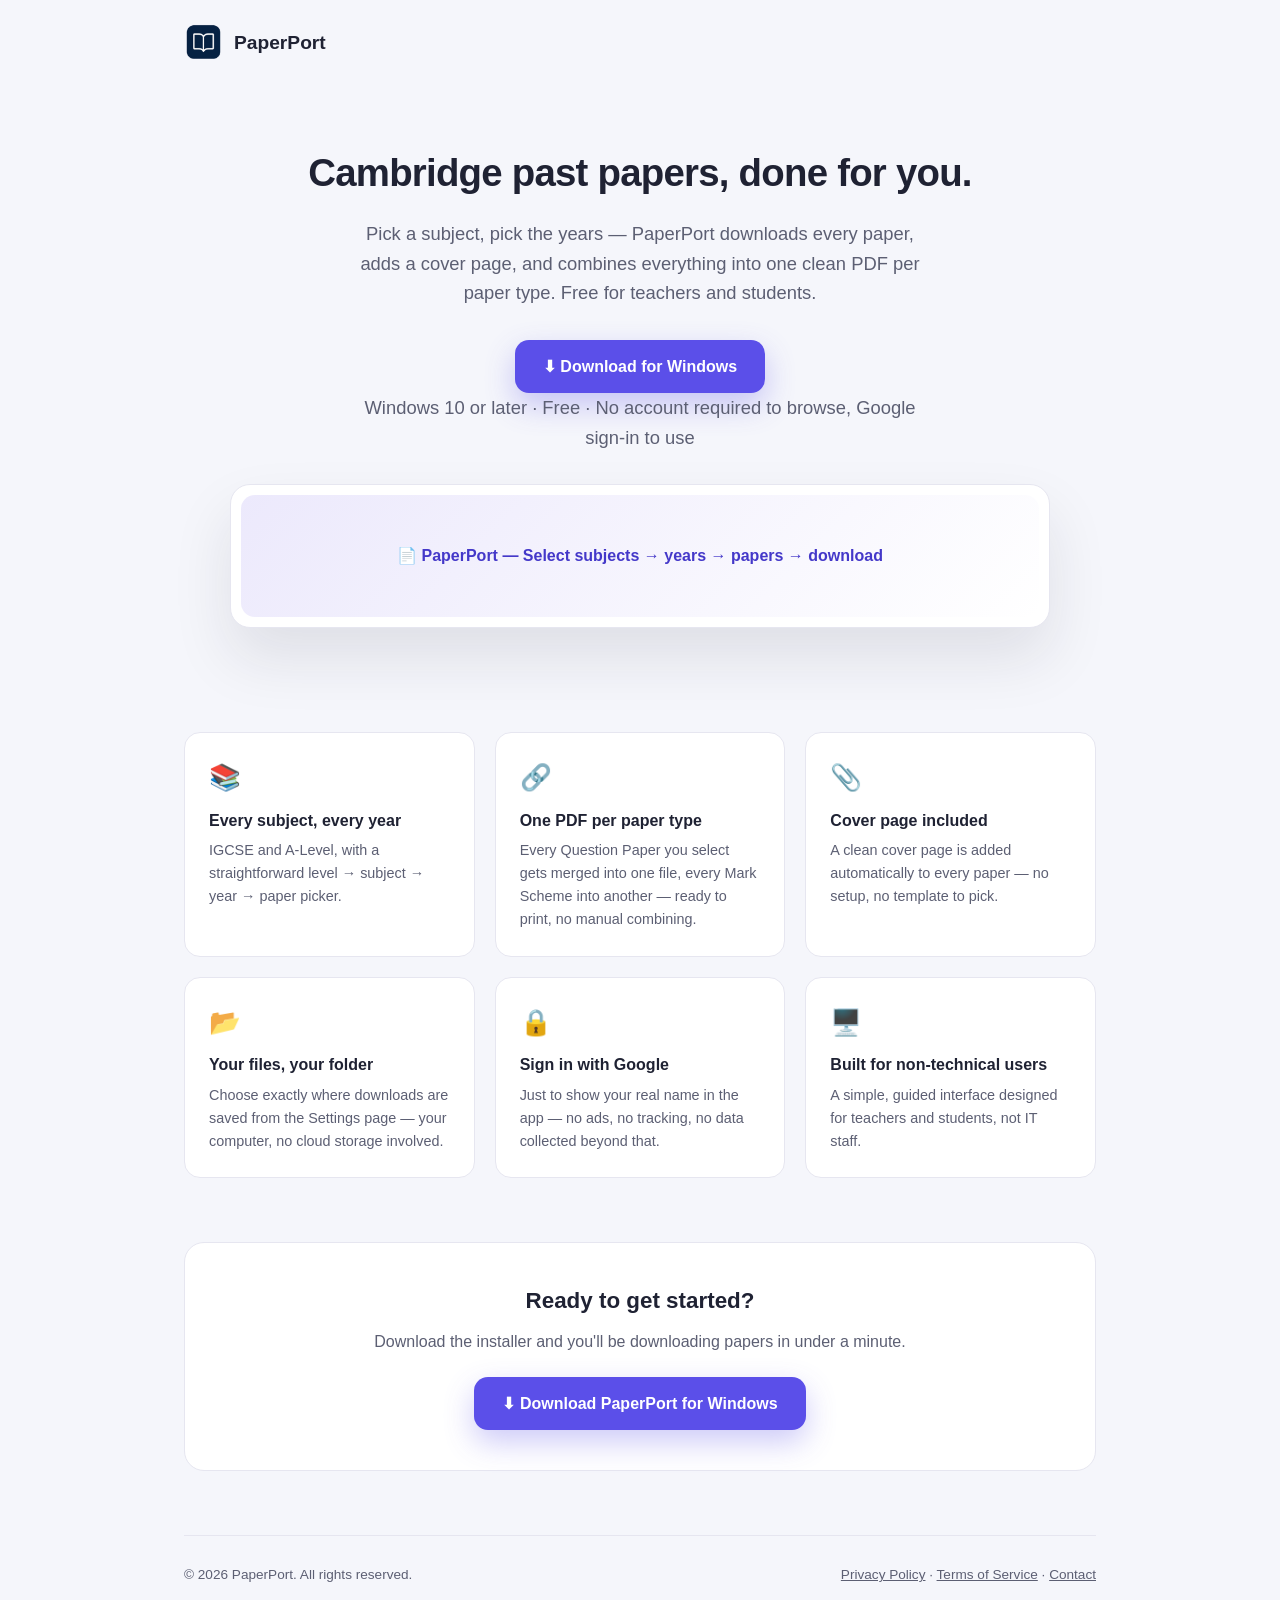
==== index.html @ 4df5bad0 "Initial PaperPort landing/download page, Privacy Policy, Terms of Service Co-Authored-By: Claude Son" ====
<!doctype html>
<html lang="en">
<head>
<meta charset="utf-8">
<meta name="viewport" content="width=device-width,initial-scale=1">
<title>PaperPort — Cambridge Past Papers, Done For You</title>
<meta name="description" content="PaperPort downloads, brands, and combines Cambridge (CAIE) past exam papers into one printable PDF per paper type.">
<link rel="icon" href="icon.png">
<style>
  :root{
    --primary:#5b4fe9; --primary-dark:#4438c9; --primary-soft:#ece9fc;
    --ink:#1f2233; --muted:#5c5f73; --bg:#f5f6fb; --surface:#ffffff; --border:#e6e6f0;
  }
  *{box-sizing:border-box}
  body{
    margin:0; background:var(--bg); color:var(--ink);
    font-family:-apple-system,BlinkMacSystemFont,"Segoe UI",Roboto,sans-serif;
    line-height:1.6;
  }
  a{color:var(--primary-dark)}
  .wrap{max-width:960px; margin:0 auto; padding:0 24px}

  header.top{padding:24px 0}
  .brand{display:flex; align-items:center; gap:12px}
  .brand img{width:38px; height:38px; border-radius:10px}
  .brand strong{font-size:1.2rem}

  .hero{padding:56px 0 40px; text-align:center}
  .hero h1{font-size:2.4rem; margin:0 0 16px; letter-spacing:-.02em}
  .hero p{font-size:1.15rem; color:var(--muted); max-width:560px; margin:0 auto 32px}
  .btn{
    display:inline-flex; align-items:center; gap:10px; padding:14px 28px; border-radius:14px;
    font-weight:700; font-size:1rem; text-decoration:none; transition:transform .15s, box-shadow .15s;
  }
  .btn-primary{background:var(--primary); color:#fff; box-shadow:0 12px 30px rgba(91,79,233,.3)}
  .btn-primary:hover{background:var(--primary-dark); transform:translateY(-1px)}
  .req{color:var(--muted); font-size:.82rem; margin-top:14px}

  .shot{
    margin:8px auto 0; max-width:820px; border-radius:20px; border:1px solid var(--border);
    background:var(--surface); box-shadow:0 30px 60px rgba(31,34,51,.1); padding:10px;
  }
  .shot-inner{
    border-radius:14px; background:linear-gradient(135deg,var(--primary-soft),#fff);
    padding:48px; text-align:center; color:var(--primary-dark); font-weight:700;
  }

  .features{padding:64px 0; display:grid; grid-template-columns:repeat(3,1fr); gap:20px}
  .feature{background:var(--surface); border:1px solid var(--border); border-radius:16px; padding:24px}
  .feature .icon{font-size:1.6rem; margin-bottom:10px}
  .feature h3{margin:0 0 6px; font-size:1rem}
  .feature p{margin:0; color:var(--muted); font-size:.9rem}

  .cta{
    background:var(--surface); border:1px solid var(--border); border-radius:20px;
    padding:40px; text-align:center; margin-bottom:64px;
  }
  .cta h2{margin:0 0 10px; font-size:1.4rem}
  .cta p{color:var(--muted); margin:0 0 22px}

  footer{border-top:1px solid var(--border); padding:28px 0 48px; color:var(--muted); font-size:.85rem}
  footer .row{display:flex; flex-wrap:wrap; gap:8px 20px; align-items:center; justify-content:space-between}
  footer a{color:var(--muted)}
  footer a:hover{color:var(--primary-dark)}

  @media(max-width:720px){
    .features{grid-template-columns:1fr}
    .hero h1{font-size:1.9rem}
  }
</style>
</head>
<body>
<div class="wrap">
  <header class="top">
    <div class="brand"><img src="icon.png" alt=""><strong>PaperPort</strong></div>
  </header>

  <section class="hero">
    <h1>Cambridge past papers, done for you.</h1>
    <p>Pick a subject, pick the years — PaperPort downloads every paper, adds a cover
    page, and combines everything into one clean PDF per paper type. Free for teachers
    and students.</p>
    <div>
      <a class="btn btn-primary" href="https://github.com/Fe4nando/paperport-site/releases/latest/download/PaperPortSetup.exe">
        ⬇ Download for Windows
      </a>
    </div>
    <p class="req">Windows 10 or later · Free · No account required to browse, Google sign-in to use</p>

    <div class="shot">
      <div class="shot-inner">📄 PaperPort — Select subjects → years → papers → download</div>
    </div>
  </section>

  <section class="features">
    <div class="feature">
      <div class="icon">📚</div>
      <h3>Every subject, every year</h3>
      <p>IGCSE and A-Level, with a straightforward level → subject → year → paper picker.</p>
    </div>
    <div class="feature">
      <div class="icon">🔗</div>
      <h3>One PDF per paper type</h3>
      <p>Every Question Paper you select gets merged into one file, every Mark Scheme into
      another — ready to print, no manual combining.</p>
    </div>
    <div class="feature">
      <div class="icon">📎</div>
      <h3>Cover page included</h3>
      <p>A clean cover page is added automatically to every paper — no setup, no template
      to pick.</p>
    </div>
    <div class="feature">
      <div class="icon">📂</div>
      <h3>Your files, your folder</h3>
      <p>Choose exactly where downloads are saved from the Settings page — your computer,
      no cloud storage involved.</p>
    </div>
    <div class="feature">
      <div class="icon">🔒</div>
      <h3>Sign in with Google</h3>
      <p>Just to show your real name in the app — no ads, no tracking, no data collected
      beyond that.</p>
    </div>
    <div class="feature">
      <div class="icon">🖥️</div>
      <h3>Built for non-technical users</h3>
      <p>A simple, guided interface designed for teachers and students, not IT staff.</p>
    </div>
  </section>

  <section class="cta">
    <h2>Ready to get started?</h2>
    <p>Download the installer and you'll be downloading papers in under a minute.</p>
    <a class="btn btn-primary" href="https://github.com/Fe4nando/paperport-site/releases/latest/download/PaperPortSetup.exe">
      ⬇ Download PaperPort for Windows
    </a>
  </section>

  <footer>
    <div class="row">
      <span>© 2026 PaperPort. All rights reserved.</span>
      <span>
        <a href="privacy.html">Privacy Policy</a> ·
        <a href="terms.html">Terms of Service</a> ·
        <a href="mailto:adminpaperport@gmail.com">Contact</a>
      </span>
    </div>
  </footer>
</div>
</body>
</html>
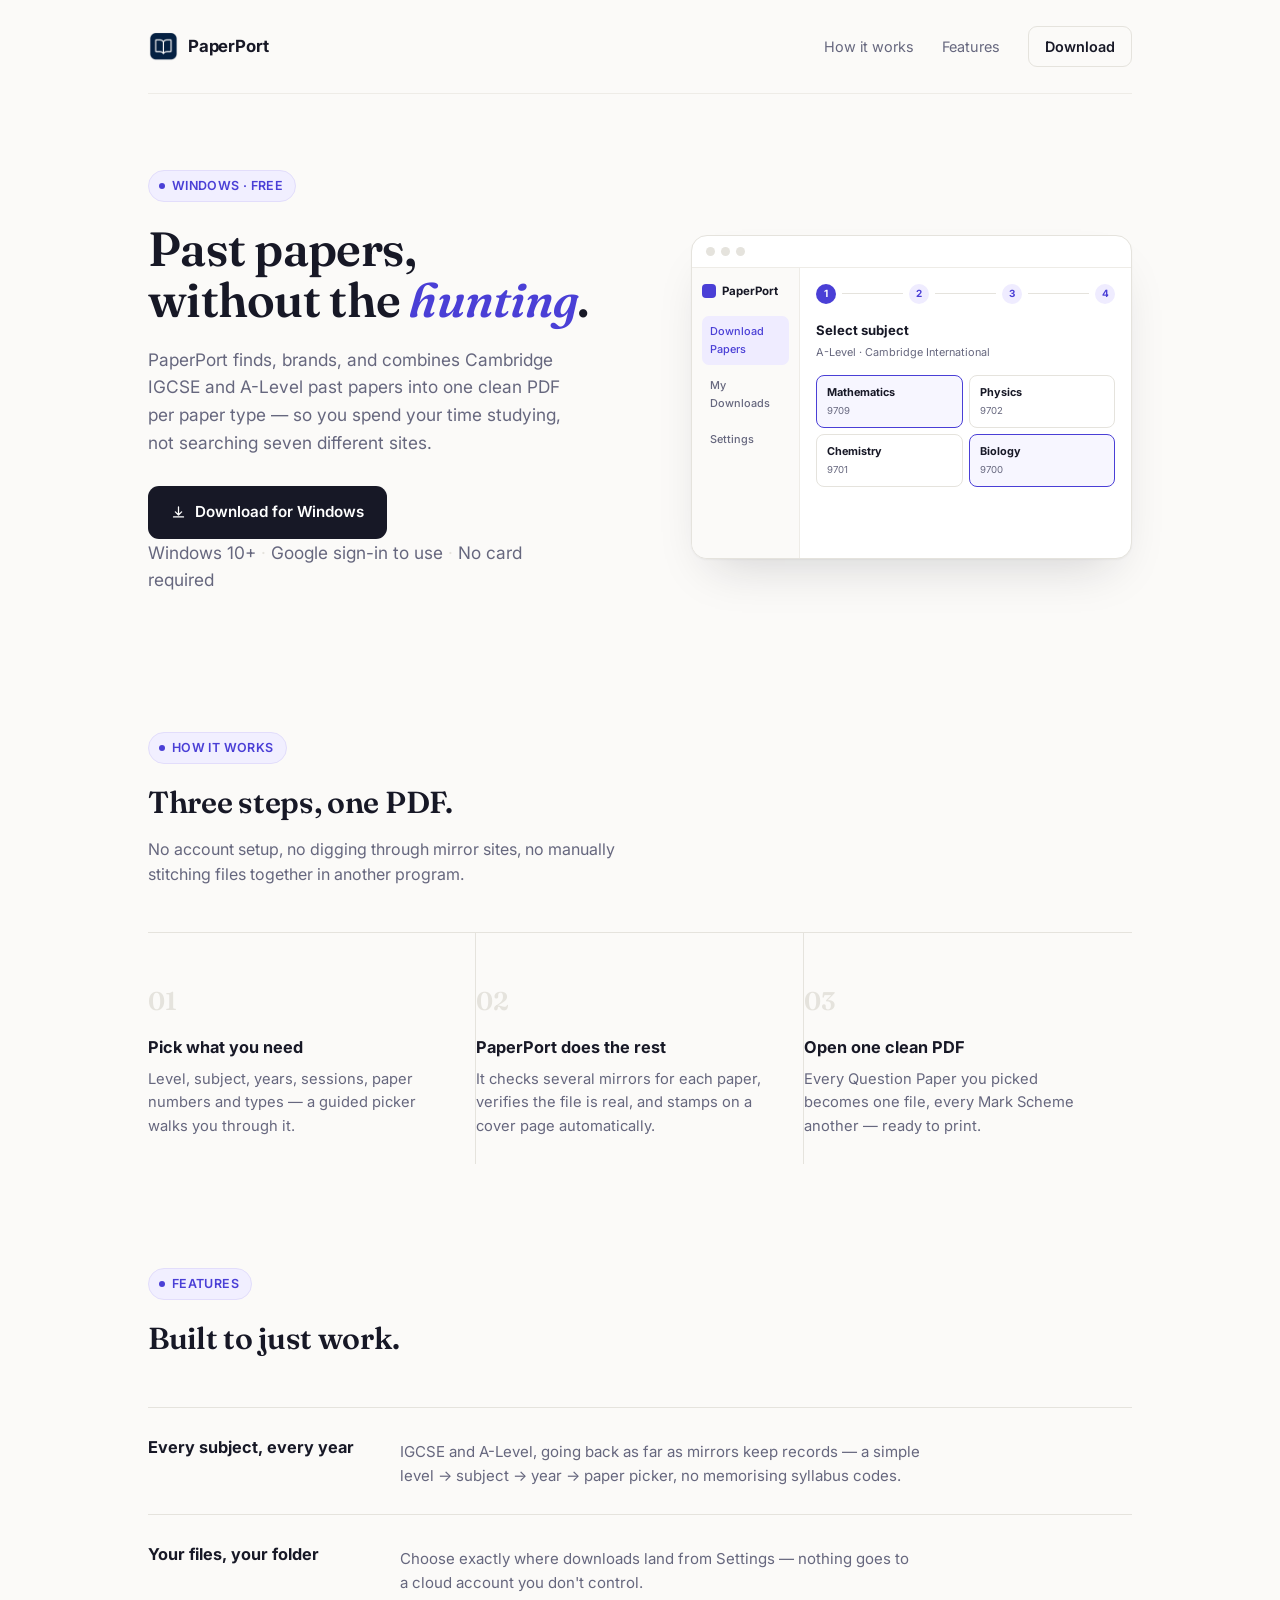
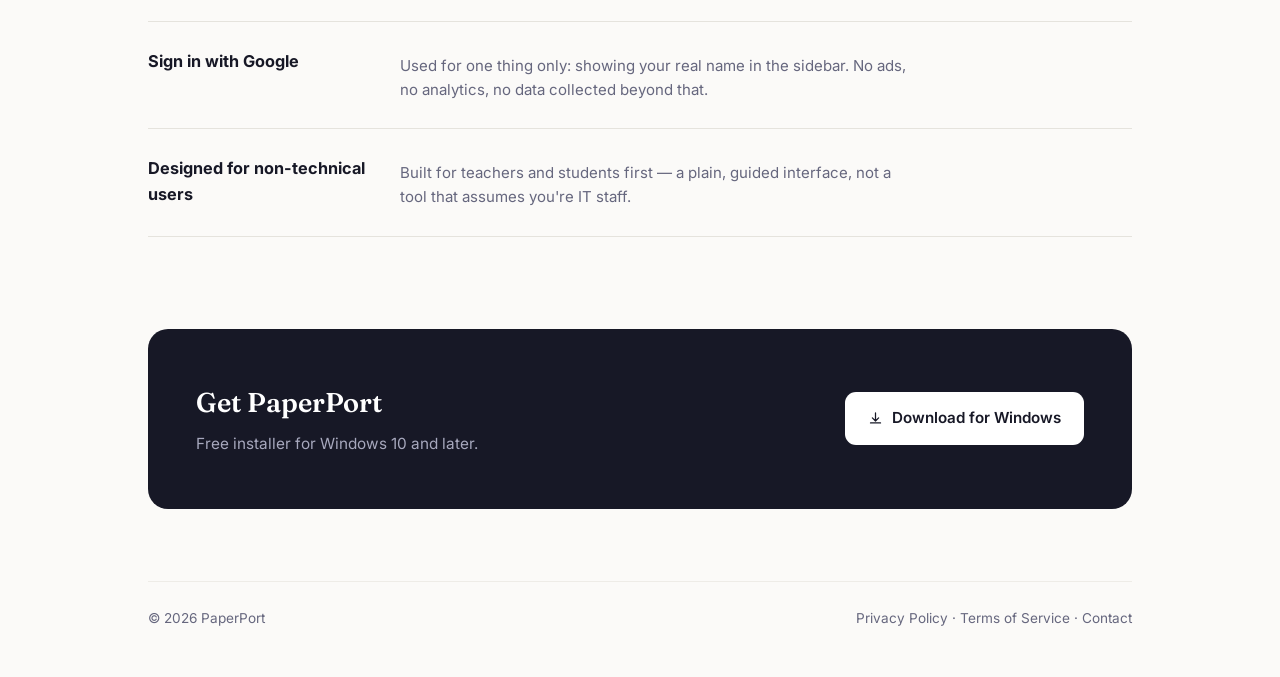
==== commit b6e053e3: "Redesign: editorial serif/sans pairing, real app mockup instead of placeholder, drop generic icon-gr" ====
--- a/index.html
+++ b/index.html
@@ -6,140 +6,284 @@
 <title>PaperPort — Cambridge Past Papers, Done For You</title>
 <meta name="description" content="PaperPort downloads, brands, and combines Cambridge (CAIE) past exam papers into one printable PDF per paper type.">
 <link rel="icon" href="icon.png">
+<link rel="preconnect" href="https://fonts.googleapis.com">
+<link rel="preconnect" href="https://fonts.gstatic.com" crossorigin>
+<link href="https://fonts.googleapis.com/css2?family=Fraunces:opsz,wght@9..144,500;9..144,600&family=Inter:wght@400;500;600;700&display=swap" rel="stylesheet">
 <style>
   :root{
-    --primary:#5b4fe9; --primary-dark:#4438c9; --primary-soft:#ece9fc;
-    --ink:#1f2233; --muted:#5c5f73; --bg:#f5f6fb; --surface:#ffffff; --border:#e6e6f0;
+    --primary:#4a3fd6; --primary-dark:#372fa8; --ink:#171826; --muted:#66677e;
+    --bg:#fbfaf8; --surface:#ffffff; --line:#e5e3dd; --line-soft:#eeece7;
+    --accent-paper:#fff9ec; --accent-paper-line:#e9dfc2;
   }
   *{box-sizing:border-box}
+  html{scroll-behavior:smooth}
   body{
     margin:0; background:var(--bg); color:var(--ink);
-    font-family:-apple-system,BlinkMacSystemFont,"Segoe UI",Roboto,sans-serif;
-    line-height:1.6;
-  }
-  a{color:var(--primary-dark)}
-  .wrap{max-width:960px; margin:0 auto; padding:0 24px}
-
-  header.top{padding:24px 0}
-  .brand{display:flex; align-items:center; gap:12px}
-  .brand img{width:38px; height:38px; border-radius:10px}
-  .brand strong{font-size:1.2rem}
-
-  .hero{padding:56px 0 40px; text-align:center}
-  .hero h1{font-size:2.4rem; margin:0 0 16px; letter-spacing:-.02em}
-  .hero p{font-size:1.15rem; color:var(--muted); max-width:560px; margin:0 auto 32px}
+    font-family:'Inter',-apple-system,BlinkMacSystemFont,"Segoe UI",Roboto,sans-serif;
+    line-height:1.6; -webkit-font-smoothing:antialiased;
+  }
+  h1,h2,.serif{font-family:'Fraunces',Georgia,serif}
+  a{color:var(--primary)}
+  .wrap{max-width:1040px; margin:0 auto; padding:0 28px}
+
+  /* ---------- header ---------- */
+  header.top{
+    display:flex; align-items:center; justify-content:space-between;
+    padding:26px 0; border-bottom:1px solid var(--line-soft);
+  }
+  .brand{display:flex; align-items:center; gap:10px; text-decoration:none; color:var(--ink)}
+  .brand img{width:30px; height:30px; border-radius:8px}
+  .brand strong{font-size:1.05rem; letter-spacing:-.01em}
+  nav.top-links{display:flex; align-items:center; gap:28px; font-size:.9rem}
+  nav.top-links a{color:var(--muted); text-decoration:none}
+  nav.top-links a:hover{color:var(--ink)}
+  .nav-cta{
+    color:var(--ink) !important; border:1px solid var(--line); border-radius:9px;
+    padding:8px 16px; font-weight:600;
+  }
+  .nav-cta:hover{border-color:var(--primary); color:var(--primary) !important}
+
+  /* ---------- hero ---------- */
+  .hero{
+    display:grid; grid-template-columns:1.05fr .95fr; gap:56px; align-items:center;
+    padding:76px 0 88px;
+  }
+  .kicker{
+    display:inline-flex; align-items:center; gap:7px; font-size:.78rem; font-weight:600;
+    letter-spacing:.03em; text-transform:uppercase; color:var(--primary);
+    background:#f1efff; border:1px solid #e2ddfb; padding:5px 12px 5px 10px; border-radius:99px;
+    margin-bottom:22px;
+  }
+  .kicker span{width:6px; height:6px; border-radius:50%; background:var(--primary); display:inline-block}
+  .hero h1{
+    font-size:3rem; font-weight:600; line-height:1.06; letter-spacing:-.015em; margin:0 0 20px;
+  }
+  .hero h1 em{font-style:italic; color:var(--primary)}
+  .hero p{font-size:1.08rem; color:var(--muted); max-width:440px; margin:0 0 30px}
+  .hero-actions{display:flex; align-items:center; gap:18px; flex-wrap:wrap}
   .btn{
-    display:inline-flex; align-items:center; gap:10px; padding:14px 28px; border-radius:14px;
-    font-weight:700; font-size:1rem; text-decoration:none; transition:transform .15s, box-shadow .15s;
-  }
-  .btn-primary{background:var(--primary); color:#fff; box-shadow:0 12px 30px rgba(91,79,233,.3)}
-  .btn-primary:hover{background:var(--primary-dark); transform:translateY(-1px)}
-  .req{color:var(--muted); font-size:.82rem; margin-top:14px}
-
-  .shot{
-    margin:8px auto 0; max-width:820px; border-radius:20px; border:1px solid var(--border);
-    background:var(--surface); box-shadow:0 30px 60px rgba(31,34,51,.1); padding:10px;
-  }
-  .shot-inner{
-    border-radius:14px; background:linear-gradient(135deg,var(--primary-soft),#fff);
-    padding:48px; text-align:center; color:var(--primary-dark); font-weight:700;
-  }
-
-  .features{padding:64px 0; display:grid; grid-template-columns:repeat(3,1fr); gap:20px}
-  .feature{background:var(--surface); border:1px solid var(--border); border-radius:16px; padding:24px}
-  .feature .icon{font-size:1.6rem; margin-bottom:10px}
-  .feature h3{margin:0 0 6px; font-size:1rem}
-  .feature p{margin:0; color:var(--muted); font-size:.9rem}
-
+    display:inline-flex; align-items:center; gap:9px; padding:13px 22px; border-radius:11px;
+    font-weight:600; font-size:.95rem; text-decoration:none; border:1px solid transparent;
+  }
+  .btn-primary{background:var(--ink); color:#fff}
+  .btn-primary:hover{background:#000}
+  .btn svg{flex:none}
+  .fine{color:var(--muted); font-size:.82rem; margin:22px 0 0}
+  .fine .dot{color:var(--line)}
+
+  /* ---------- mockup ---------- */
+  .mock{
+    background:var(--surface); border:1px solid var(--line); border-radius:16px;
+    box-shadow:0 1px 2px rgba(23,24,38,.04), 0 24px 48px -20px rgba(23,24,38,.18);
+    overflow:hidden;
+  }
+  .mock-bar{
+    display:flex; align-items:center; gap:6px; padding:11px 14px; border-bottom:1px solid var(--line-soft);
+  }
+  .mock-bar i{width:9px; height:9px; border-radius:50%; background:var(--line)}
+  .mock-body{display:grid; grid-template-columns:108px 1fr; min-height:290px; font-size:.68rem}
+  .mock-side{background:#fbfaf8; border-right:1px solid var(--line-soft); padding:14px 10px}
+  .mock-brand{display:flex; align-items:center; gap:6px; margin-bottom:16px; font-weight:700; font-size:.72rem}
+  .mock-brand i{width:14px; height:14px; border-radius:4px; background:var(--primary)}
+  .mock-nav-item{
+    padding:7px 8px; border-radius:7px; margin-bottom:5px; color:var(--muted); font-weight:500;
+  }
+  .mock-nav-item.on{background:#efecff; color:var(--primary)}
+  .mock-main{padding:16px}
+  .mock-steps{display:flex; align-items:center; gap:6px; margin-bottom:16px}
+  .mock-step{
+    width:20px; height:20px; border-radius:50%; display:flex; align-items:center; justify-content:center;
+    font-weight:700; font-size:.62rem; background:#efecff; color:var(--primary);
+  }
+  .mock-step.done{background:var(--primary); color:#fff}
+  .mock-step-line{flex:1; height:1px; background:var(--line)}
+  .mock-h{font-weight:700; font-size:.82rem; margin-bottom:3px}
+  .mock-sub{color:var(--muted); margin-bottom:14px}
+  .mock-chips{display:flex; flex-wrap:wrap; gap:6px}
+  .mock-chip{
+    border:1px solid var(--line); border-radius:8px; padding:8px 10px; width:calc(50% - 3px);
+  }
+  .mock-chip.sel{border-color:var(--primary); background:#f7f6ff}
+  .mock-chip b{display:block; font-size:.68rem}
+  .mock-chip span{color:var(--muted); font-size:.6rem}
+
+  /* ---------- how it works ---------- */
+  .section{padding:20px 0 84px}
+  .section-head{max-width:520px; margin:0 0 44px}
+  .section-head .kicker{margin-bottom:14px}
+  .section-head h2{font-size:1.9rem; font-weight:600; margin:0 0 10px; letter-spacing:-.01em}
+  .section-head p{color:var(--muted); margin:0; font-size:1rem}
+
+  .steps{display:grid; grid-template-columns:repeat(3,1fr); gap:0; border-top:1px solid var(--line)}
+  .step{padding:26px 26px 26px 0; border-right:1px solid var(--line)}
+  .step:last-child{border-right:none}
+  .step-num{font-family:'Fraunces',serif; font-size:1.6rem; color:var(--line); font-weight:600; margin:22px 0 12px}
+  .step h3{margin:0 0 8px; font-size:1.02rem}
+  .step p{margin:0; color:var(--muted); font-size:.92rem}
+
+  /* ---------- feature list ---------- */
+  .list{border-top:1px solid var(--line)}
+  .row{
+    display:grid; grid-template-columns:220px 1fr; gap:32px; padding:26px 0;
+    border-bottom:1px solid var(--line);
+  }
+  .row h3{margin:0; font-size:1.02rem}
+  .row p{margin:6px 0 0; color:var(--muted); font-size:.94rem; max-width:520px}
+
+  /* ---------- final cta ---------- */
   .cta{
-    background:var(--surface); border:1px solid var(--border); border-radius:20px;
-    padding:40px; text-align:center; margin-bottom:64px;
-  }
-  .cta h2{margin:0 0 10px; font-size:1.4rem}
-  .cta p{color:var(--muted); margin:0 0 22px}
-
-  footer{border-top:1px solid var(--border); padding:28px 0 48px; color:var(--muted); font-size:.85rem}
-  footer .row{display:flex; flex-wrap:wrap; gap:8px 20px; align-items:center; justify-content:space-between}
-  footer a{color:var(--muted)}
-  footer a:hover{color:var(--primary-dark)}
-
-  @media(max-width:720px){
-    .features{grid-template-columns:1fr}
-    .hero h1{font-size:1.9rem}
+    background:var(--ink); border-radius:20px; padding:52px 48px; margin:8px 0 72px;
+    display:flex; align-items:center; justify-content:space-between; gap:24px; flex-wrap:wrap;
+  }
+  .cta h2{color:#fff; font-size:1.7rem; margin:0 0 8px; font-weight:600}
+  .cta p{color:#a7a8bd; margin:0; font-size:.96rem}
+  .cta .btn-primary{background:#fff; color:var(--ink)}
+  .cta .btn-primary:hover{background:#f1f1f5}
+
+  footer{border-top:1px solid var(--line-soft); padding:26px 0 48px; color:var(--muted); font-size:.85rem}
+  footer .row2{display:flex; flex-wrap:wrap; gap:8px 22px; align-items:center; justify-content:space-between}
+  footer a{color:var(--muted); text-decoration:none}
+  footer a:hover{color:var(--primary)}
+
+  @media(max-width:820px){
+    .hero{grid-template-columns:1fr; padding:44px 0 56px}
+    .hero h1{font-size:2.3rem}
+    .steps{grid-template-columns:1fr}
+    .step{border-right:none; border-bottom:1px solid var(--line); padding:22px 0}
+    .row{grid-template-columns:1fr; gap:8px}
+    nav.top-links{gap:16px}
+    .cta{padding:36px 26px; text-align:center; justify-content:center}
   }
 </style>
 </head>
 <body>
 <div class="wrap">
   <header class="top">
-    <div class="brand"><img src="icon.png" alt=""><strong>PaperPort</strong></div>
+    <a class="brand" href="index.html"><img src="icon.png" alt=""><strong>PaperPort</strong></a>
+    <nav class="top-links">
+      <a href="#how">How it works</a>
+      <a href="#features">Features</a>
+      <a class="nav-cta" href="https://github.com/Fe4nando/PaperPort-Site/releases/latest/download/PaperPortSetup.exe">Download</a>
+    </nav>
   </header>
 
   <section class="hero">
-    <h1>Cambridge past papers, done for you.</h1>
-    <p>Pick a subject, pick the years — PaperPort downloads every paper, adds a cover
-    page, and combines everything into one clean PDF per paper type. Free for teachers
-    and students.</p>
     <div>
-      <a class="btn btn-primary" href="https://github.com/Fe4nando/paperport-site/releases/latest/download/PaperPortSetup.exe">
-        ⬇ Download for Windows
-      </a>
-    </div>
-    <p class="req">Windows 10 or later · Free · No account required to browse, Google sign-in to use</p>
-
-    <div class="shot">
-      <div class="shot-inner">📄 PaperPort — Select subjects → years → papers → download</div>
-    </div>
-  </section>
-
-  <section class="features">
-    <div class="feature">
-      <div class="icon">📚</div>
-      <h3>Every subject, every year</h3>
-      <p>IGCSE and A-Level, with a straightforward level → subject → year → paper picker.</p>
-    </div>
-    <div class="feature">
-      <div class="icon">🔗</div>
-      <h3>One PDF per paper type</h3>
-      <p>Every Question Paper you select gets merged into one file, every Mark Scheme into
-      another — ready to print, no manual combining.</p>
-    </div>
-    <div class="feature">
-      <div class="icon">📎</div>
-      <h3>Cover page included</h3>
-      <p>A clean cover page is added automatically to every paper — no setup, no template
-      to pick.</p>
-    </div>
-    <div class="feature">
-      <div class="icon">📂</div>
-      <h3>Your files, your folder</h3>
-      <p>Choose exactly where downloads are saved from the Settings page — your computer,
-      no cloud storage involved.</p>
-    </div>
-    <div class="feature">
-      <div class="icon">🔒</div>
-      <h3>Sign in with Google</h3>
-      <p>Just to show your real name in the app — no ads, no tracking, no data collected
-      beyond that.</p>
-    </div>
-    <div class="feature">
-      <div class="icon">🖥️</div>
-      <h3>Built for non-technical users</h3>
-      <p>A simple, guided interface designed for teachers and students, not IT staff.</p>
+      <div class="kicker"><span></span> Windows · Free</div>
+      <h1>Past papers,<br>without the <em>hunting</em>.</h1>
+      <p>PaperPort finds, brands, and combines Cambridge IGCSE and A-Level past papers
+      into one clean PDF per paper type — so you spend your time studying, not
+      searching seven different sites.</p>
+      <div class="hero-actions">
+        <a class="btn btn-primary" href="https://github.com/Fe4nando/PaperPort-Site/releases/latest/download/PaperPortSetup.exe">
+          <svg width="15" height="15" viewBox="0 0 24 24" fill="none"><path d="M12 3v13m0 0 5-5m-5 5-5-5" stroke="currentColor" stroke-width="2" stroke-linecap="round" stroke-linejoin="round"/><path d="M4 19h16" stroke="currentColor" stroke-width="2" stroke-linecap="round"/></svg>
+          Download for Windows
+        </a>
+      </div>
+      <p class="fine">Windows 10+ <span class="dot">·</span> Google sign-in to use <span class="dot">·</span> No card required</p>
+    </div>
+
+    <div class="mock">
+      <div class="mock-bar"><i></i><i></i><i></i></div>
+      <div class="mock-body">
+        <div class="mock-side">
+          <div class="mock-brand"><i></i>PaperPort</div>
+          <div class="mock-nav-item on">Download Papers</div>
+          <div class="mock-nav-item">My Downloads</div>
+          <div class="mock-nav-item">Settings</div>
+        </div>
+        <div class="mock-main">
+          <div class="mock-steps">
+            <div class="mock-step done">1</div><div class="mock-step-line"></div>
+            <div class="mock-step">2</div><div class="mock-step-line"></div>
+            <div class="mock-step">3</div><div class="mock-step-line"></div>
+            <div class="mock-step">4</div>
+          </div>
+          <div class="mock-h">Select subject</div>
+          <div class="mock-sub">A-Level · Cambridge International</div>
+          <div class="mock-chips">
+            <div class="mock-chip sel"><b>Mathematics</b><span>9709</span></div>
+            <div class="mock-chip"><b>Physics</b><span>9702</span></div>
+            <div class="mock-chip"><b>Chemistry</b><span>9701</span></div>
+            <div class="mock-chip sel"><b>Biology</b><span>9700</span></div>
+          </div>
+        </div>
+      </div>
+    </div>
+  </section>
+
+  <section class="section" id="how">
+    <div class="section-head">
+      <div class="kicker"><span></span> How it works</div>
+      <h2>Three steps, one PDF.</h2>
+      <p>No account setup, no digging through mirror sites, no manually stitching
+      files together in another program.</p>
+    </div>
+    <div class="steps">
+      <div class="step">
+        <div class="step-num">01</div>
+        <h3>Pick what you need</h3>
+        <p>Level, subject, years, sessions, paper numbers and types — a guided picker
+        walks you through it.</p>
+      </div>
+      <div class="step">
+        <div class="step-num">02</div>
+        <h3>PaperPort does the rest</h3>
+        <p>It checks several mirrors for each paper, verifies the file is real, and
+        stamps on a cover page automatically.</p>
+      </div>
+      <div class="step">
+        <div class="step-num">03</div>
+        <h3>Open one clean PDF</h3>
+        <p>Every Question Paper you picked becomes one file, every Mark Scheme
+        another — ready to print.</p>
+      </div>
+    </div>
+  </section>
+
+  <section class="section" id="features">
+    <div class="section-head">
+      <div class="kicker"><span></span> Features</div>
+      <h2>Built to just work.</h2>
+    </div>
+    <div class="list">
+      <div class="row">
+        <h3>Every subject, every year</h3>
+        <p>IGCSE and A-Level, going back as far as mirrors keep records — a simple
+        level → subject → year → paper picker, no memorising syllabus codes.</p>
+      </div>
+      <div class="row">
+        <h3>Your files, your folder</h3>
+        <p>Choose exactly where downloads land from Settings — nothing goes to a
+        cloud account you don't control.</p>
+      </div>
+      <div class="row">
+        <h3>Sign in with Google</h3>
+        <p>Used for one thing only: showing your real name in the sidebar. No ads,
+        no analytics, no data collected beyond that.</p>
+      </div>
+      <div class="row">
+        <h3>Designed for non-technical users</h3>
+        <p>Built for teachers and students first — a plain, guided interface, not a
+        tool that assumes you're IT staff.</p>
+      </div>
     </div>
   </section>
 
   <section class="cta">
-    <h2>Ready to get started?</h2>
-    <p>Download the installer and you'll be downloading papers in under a minute.</p>
-    <a class="btn btn-primary" href="https://github.com/Fe4nando/paperport-site/releases/latest/download/PaperPortSetup.exe">
-      ⬇ Download PaperPort for Windows
+    <div>
+      <h2>Get PaperPort</h2>
+      <p>Free installer for Windows 10 and later.</p>
+    </div>
+    <a class="btn btn-primary" href="https://github.com/Fe4nando/PaperPort-Site/releases/latest/download/PaperPortSetup.exe">
+      <svg width="15" height="15" viewBox="0 0 24 24" fill="none"><path d="M12 3v13m0 0 5-5m-5 5-5-5" stroke="currentColor" stroke-width="2" stroke-linecap="round" stroke-linejoin="round"/><path d="M4 19h16" stroke="currentColor" stroke-width="2" stroke-linecap="round"/></svg>
+      Download for Windows
     </a>
   </section>
 
   <footer>
-    <div class="row">
-      <span>© 2026 PaperPort. All rights reserved.</span>
+    <div class="row2">
+      <span>© 2026 PaperPort</span>
       <span>
         <a href="privacy.html">Privacy Policy</a> ·
         <a href="terms.html">Terms of Service</a> ·
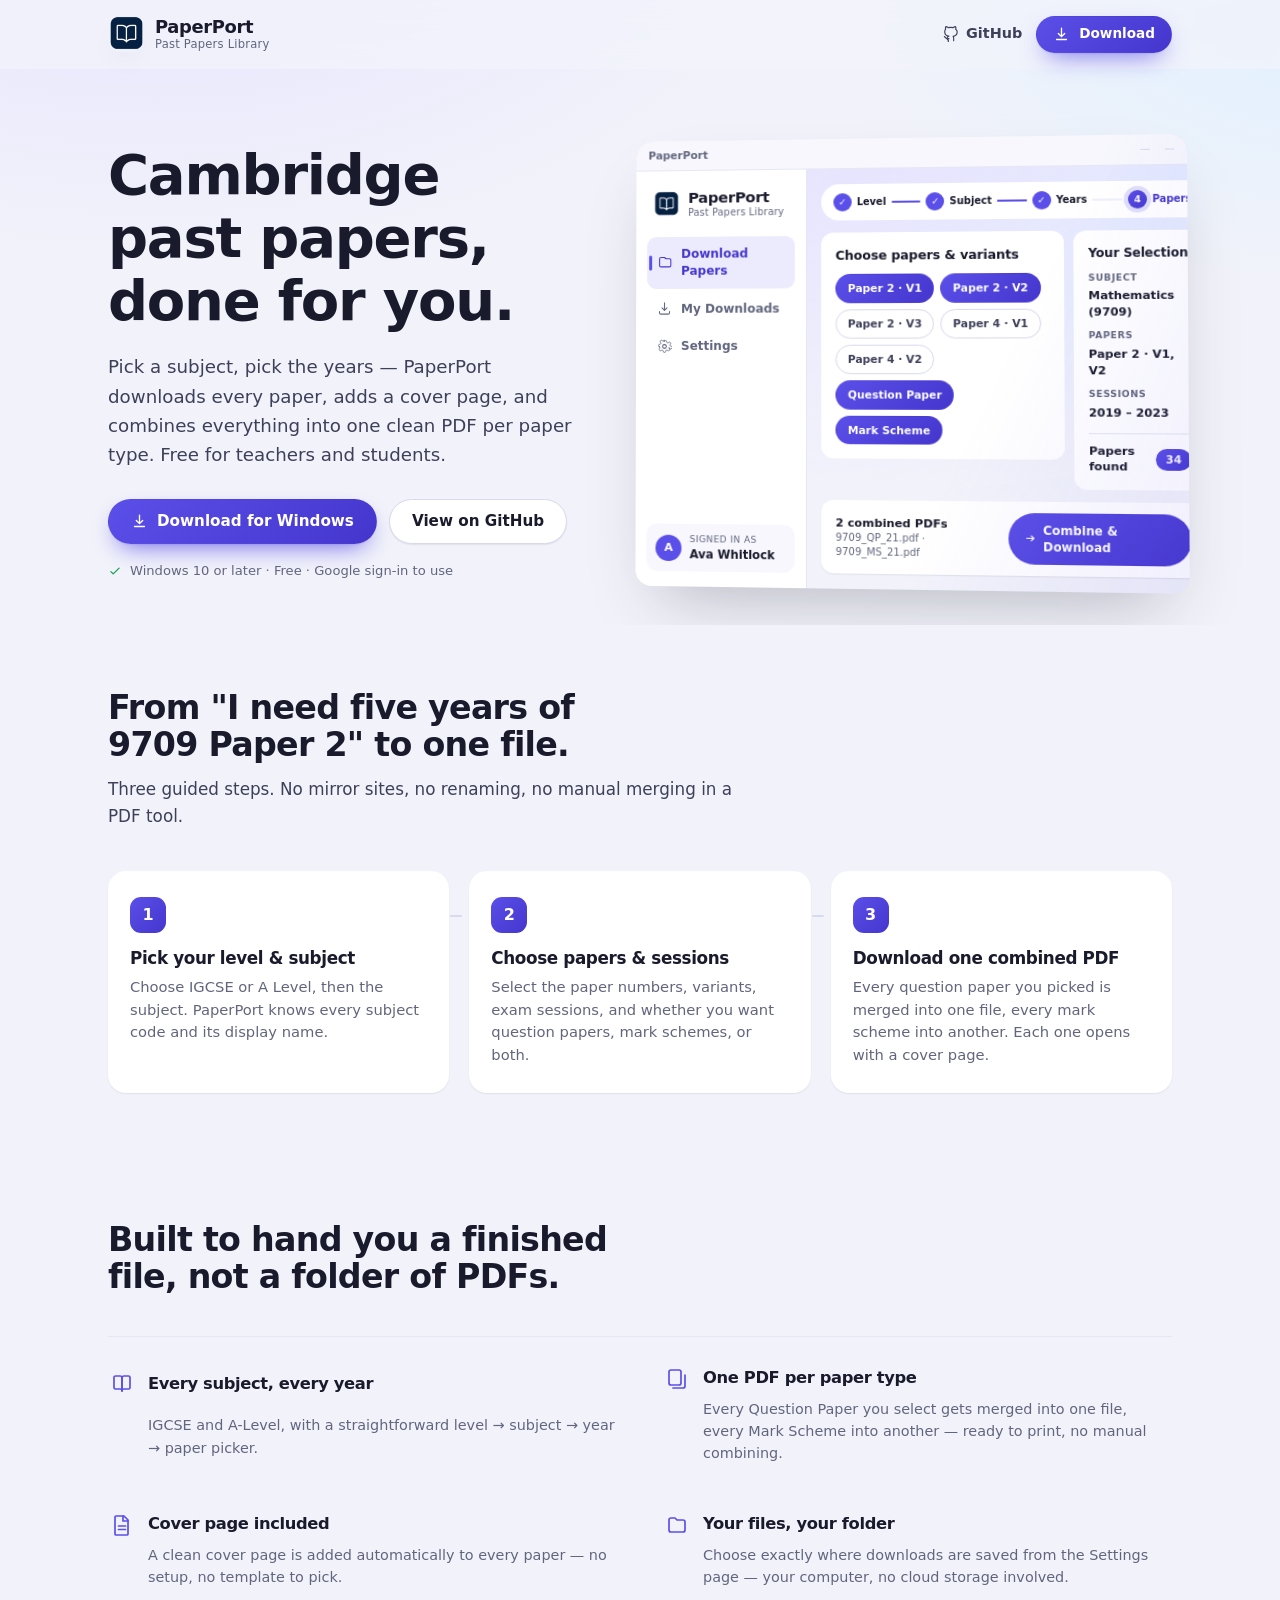
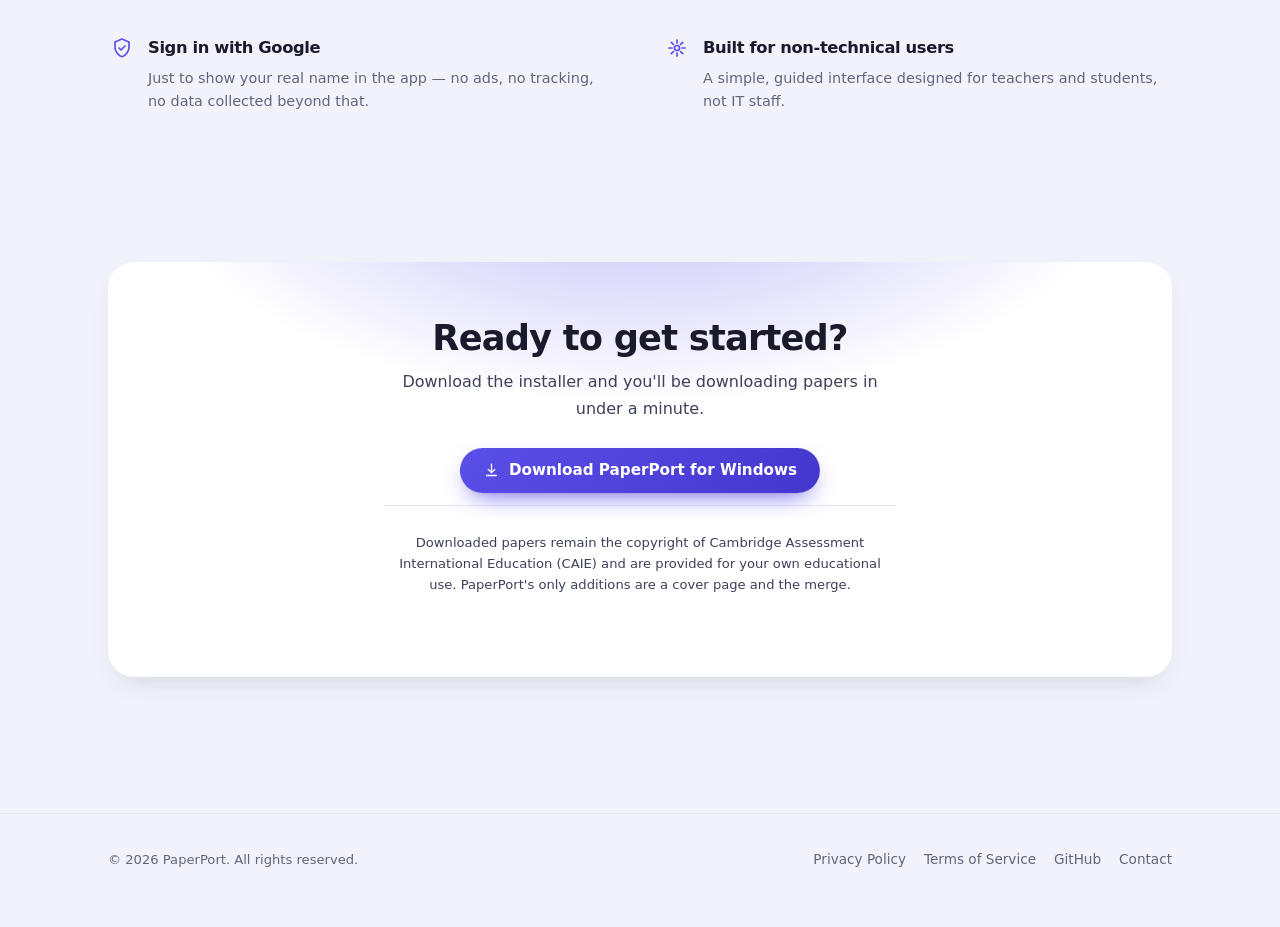
==== commit 9e4d783f: "Redesign the site on PaperPort's app design system Rebuild index.html, privacy.html and terms.html a" ====
--- a/index.html
+++ b/index.html
@@ -6,291 +6,281 @@
 <title>PaperPort — Cambridge Past Papers, Done For You</title>
 <meta name="description" content="PaperPort downloads, brands, and combines Cambridge (CAIE) past exam papers into one printable PDF per paper type.">
 <link rel="icon" href="icon.png">
-<link rel="preconnect" href="https://fonts.googleapis.com">
-<link rel="preconnect" href="https://fonts.gstatic.com" crossorigin>
-<link href="https://fonts.googleapis.com/css2?family=Fraunces:opsz,wght@9..144,500;9..144,600&family=Inter:wght@400;500;600;700&display=swap" rel="stylesheet">
-<style>
-  :root{
-    --primary:#4a3fd6; --primary-dark:#372fa8; --ink:#171826; --muted:#66677e;
-    --bg:#fbfaf8; --surface:#ffffff; --line:#e5e3dd; --line-soft:#eeece7;
-    --accent-paper:#fff9ec; --accent-paper-line:#e9dfc2;
-  }
-  *{box-sizing:border-box}
-  html{scroll-behavior:smooth}
-  body{
-    margin:0; background:var(--bg); color:var(--ink);
-    font-family:'Inter',-apple-system,BlinkMacSystemFont,"Segoe UI",Roboto,sans-serif;
-    line-height:1.6; -webkit-font-smoothing:antialiased;
-  }
-  h1,h2,.serif{font-family:'Fraunces',Georgia,serif}
-  a{color:var(--primary)}
-  .wrap{max-width:1040px; margin:0 auto; padding:0 28px}
-
-  /* ---------- header ---------- */
-  header.top{
-    display:flex; align-items:center; justify-content:space-between;
-    padding:26px 0; border-bottom:1px solid var(--line-soft);
-  }
-  .brand{display:flex; align-items:center; gap:10px; text-decoration:none; color:var(--ink)}
-  .brand img{width:30px; height:30px; border-radius:8px}
-  .brand strong{font-size:1.05rem; letter-spacing:-.01em}
-  nav.top-links{display:flex; align-items:center; gap:28px; font-size:.9rem}
-  nav.top-links a{color:var(--muted); text-decoration:none}
-  nav.top-links a:hover{color:var(--ink)}
-  .nav-cta{
-    color:var(--ink) !important; border:1px solid var(--line); border-radius:9px;
-    padding:8px 16px; font-weight:600;
-  }
-  .nav-cta:hover{border-color:var(--primary); color:var(--primary) !important}
-
-  /* ---------- hero ---------- */
-  .hero{
-    display:grid; grid-template-columns:1.05fr .95fr; gap:56px; align-items:center;
-    padding:76px 0 88px;
-  }
-  .kicker{
-    display:inline-flex; align-items:center; gap:7px; font-size:.78rem; font-weight:600;
-    letter-spacing:.03em; text-transform:uppercase; color:var(--primary);
-    background:#f1efff; border:1px solid #e2ddfb; padding:5px 12px 5px 10px; border-radius:99px;
-    margin-bottom:22px;
-  }
-  .kicker span{width:6px; height:6px; border-radius:50%; background:var(--primary); display:inline-block}
-  .hero h1{
-    font-size:3rem; font-weight:600; line-height:1.06; letter-spacing:-.015em; margin:0 0 20px;
-  }
-  .hero h1 em{font-style:italic; color:var(--primary)}
-  .hero p{font-size:1.08rem; color:var(--muted); max-width:440px; margin:0 0 30px}
-  .hero-actions{display:flex; align-items:center; gap:18px; flex-wrap:wrap}
-  .btn{
-    display:inline-flex; align-items:center; gap:9px; padding:13px 22px; border-radius:11px;
-    font-weight:600; font-size:.95rem; text-decoration:none; border:1px solid transparent;
-  }
-  .btn-primary{background:var(--ink); color:#fff}
-  .btn-primary:hover{background:#000}
-  .btn svg{flex:none}
-  .fine{color:var(--muted); font-size:.82rem; margin:22px 0 0}
-  .fine .dot{color:var(--line)}
-
-  /* ---------- mockup ---------- */
-  .mock{
-    background:var(--surface); border:1px solid var(--line); border-radius:16px;
-    box-shadow:0 1px 2px rgba(23,24,38,.04), 0 24px 48px -20px rgba(23,24,38,.18);
-    overflow:hidden;
-  }
-  .mock-bar{
-    display:flex; align-items:center; gap:6px; padding:11px 14px; border-bottom:1px solid var(--line-soft);
-  }
-  .mock-bar i{width:9px; height:9px; border-radius:50%; background:var(--line)}
-  .mock-body{display:grid; grid-template-columns:108px 1fr; min-height:290px; font-size:.68rem}
-  .mock-side{background:#fbfaf8; border-right:1px solid var(--line-soft); padding:14px 10px}
-  .mock-brand{display:flex; align-items:center; gap:6px; margin-bottom:16px; font-weight:700; font-size:.72rem}
-  .mock-brand i{width:14px; height:14px; border-radius:4px; background:var(--primary)}
-  .mock-nav-item{
-    padding:7px 8px; border-radius:7px; margin-bottom:5px; color:var(--muted); font-weight:500;
-  }
-  .mock-nav-item.on{background:#efecff; color:var(--primary)}
-  .mock-main{padding:16px}
-  .mock-steps{display:flex; align-items:center; gap:6px; margin-bottom:16px}
-  .mock-step{
-    width:20px; height:20px; border-radius:50%; display:flex; align-items:center; justify-content:center;
-    font-weight:700; font-size:.62rem; background:#efecff; color:var(--primary);
-  }
-  .mock-step.done{background:var(--primary); color:#fff}
-  .mock-step-line{flex:1; height:1px; background:var(--line)}
-  .mock-h{font-weight:700; font-size:.82rem; margin-bottom:3px}
-  .mock-sub{color:var(--muted); margin-bottom:14px}
-  .mock-chips{display:flex; flex-wrap:wrap; gap:6px}
-  .mock-chip{
-    border:1px solid var(--line); border-radius:8px; padding:8px 10px; width:calc(50% - 3px);
-  }
-  .mock-chip.sel{border-color:var(--primary); background:#f7f6ff}
-  .mock-chip b{display:block; font-size:.68rem}
-  .mock-chip span{color:var(--muted); font-size:.6rem}
-
-  /* ---------- how it works ---------- */
-  .section{padding:20px 0 84px}
-  .section-head{max-width:520px; margin:0 0 44px}
-  .section-head .kicker{margin-bottom:14px}
-  .section-head h2{font-size:1.9rem; font-weight:600; margin:0 0 10px; letter-spacing:-.01em}
-  .section-head p{color:var(--muted); margin:0; font-size:1rem}
-
-  .steps{display:grid; grid-template-columns:repeat(3,1fr); gap:0; border-top:1px solid var(--line)}
-  .step{padding:26px 26px 26px 0; border-right:1px solid var(--line)}
-  .step:last-child{border-right:none}
-  .step-num{font-family:'Fraunces',serif; font-size:1.6rem; color:var(--line); font-weight:600; margin:22px 0 12px}
-  .step h3{margin:0 0 8px; font-size:1.02rem}
-  .step p{margin:0; color:var(--muted); font-size:.92rem}
-
-  /* ---------- feature list ---------- */
-  .list{border-top:1px solid var(--line)}
-  .row{
-    display:grid; grid-template-columns:220px 1fr; gap:32px; padding:26px 0;
-    border-bottom:1px solid var(--line);
-  }
-  .row h3{margin:0; font-size:1.02rem}
-  .row p{margin:6px 0 0; color:var(--muted); font-size:.94rem; max-width:520px}
-
-  /* ---------- final cta ---------- */
-  .cta{
-    background:var(--ink); border-radius:20px; padding:52px 48px; margin:8px 0 72px;
-    display:flex; align-items:center; justify-content:space-between; gap:24px; flex-wrap:wrap;
-  }
-  .cta h2{color:#fff; font-size:1.7rem; margin:0 0 8px; font-weight:600}
-  .cta p{color:#a7a8bd; margin:0; font-size:.96rem}
-  .cta .btn-primary{background:#fff; color:var(--ink)}
-  .cta .btn-primary:hover{background:#f1f1f5}
-
-  footer{border-top:1px solid var(--line-soft); padding:26px 0 48px; color:var(--muted); font-size:.85rem}
-  footer .row2{display:flex; flex-wrap:wrap; gap:8px 22px; align-items:center; justify-content:space-between}
-  footer a{color:var(--muted); text-decoration:none}
-  footer a:hover{color:var(--primary)}
-
-  @media(max-width:820px){
-    .hero{grid-template-columns:1fr; padding:44px 0 56px}
-    .hero h1{font-size:2.3rem}
-    .steps{grid-template-columns:1fr}
-    .step{border-right:none; border-bottom:1px solid var(--line); padding:22px 0}
-    .row{grid-template-columns:1fr; gap:8px}
-    nav.top-links{gap:16px}
-    .cta{padding:36px 26px; text-align:center; justify-content:center}
-  }
-</style>
+<link rel="stylesheet" href="site.css">
 </head>
-<body>
-<div class="wrap">
-  <header class="top">
-    <a class="brand" href="index.html"><img src="icon.png" alt=""><strong>PaperPort</strong></a>
-    <nav class="top-links">
-      <a href="#how">How it works</a>
-      <a href="#features">Features</a>
-      <a class="nav-cta" href="https://github.com/Fe4nando/PaperPort-Site/releases/latest/download/PaperPortSetup.exe">Download</a>
+<body class="page-home">
+<!--
+  DIRECTION CONTRACT — PaperPort marketing site (PaperPort-Site), Persuade
+  THESIS: The first viewport shows the real PaperPort app doing the job. It refuses
+    the incumbent's fake emoji "screenshot" box and its emoji feature grid.
+  OWN-WORLD: The shipped app's system (school_web/style.css) — committed purple
+    #5b4fe9 + teal accent, Segoe UI Variable, dual radial-gradient ground, pill
+    buttons with 135deg gradient fill and coloured glow, 18px radii, layered soft
+    shadows, drawn line icons at 1.7 stroke, full prefers-color-scheme dark mode.
+  STORY: The visitor learns PaperPort turns a pile of Cambridge past papers into
+    one combined PDF per paper type, sees it is the real polished product (free,
+    local, no cloud), and downloads the Windows installer.
+  FIRST VIEWPORT: Left — headline, lede, primary Download + secondary GitHub, a
+    requirements line. Right — a tilted, right-clipped HTML/CSS recreation of the
+    app: sidebar, pill stepper, "Your Selection" panel, gradient action bar.
+    Sticky header carries the wordmark and a Download button.
+  FORM: Product-demo landing, hero-as-live-UI. Inherits the established app world;
+    no concept-seed (precisely specified refinement of an existing surface).
+  FINISH: unreviewed and undocumented is unfinished; this build ends with the finish review, the verdict, DESIGN.md, and every shipping raster carrying its provenance.
+-->
+
+<header class="site-header" id="siteHeader">
+  <div class="wrap">
+    <a class="brand" href="./">
+      <img src="icon.png" alt="">
+      <span class="brand-text"><strong>PaperPort</strong><span>Past Papers Library</span></span>
+    </a>
+    <div class="header-actions">
+      <a class="header-link hide-sm" href="https://github.com/Fe4nando/PaperPort-Site">
+        <svg viewBox="0 0 24 24" fill="none" aria-hidden="true"><path d="M9 19c-5 1.5-5-2.5-7-3m14 6v-3.9a3.4 3.4 0 0 0-.9-2.6c3-.3 6.2-1.5 6.2-6.7A5.2 5.2 0 0 0 19 4.8 4.9 4.9 0 0 0 18.9 1S17.7.6 15 2.5a13 13 0 0 0-7 0C5.3.6 4.1 1 4.1 1A4.9 4.9 0 0 0 4 4.8a5.2 5.2 0 0 0-1.4 3.7c0 5.2 3.2 6.4 6.2 6.7A3.4 3.4 0 0 0 8 21.5V25" stroke="currentColor" stroke-width="1.7" stroke-linecap="round" stroke-linejoin="round"/></svg>
+        GitHub
+      </a>
+      <a class="btn btn-primary btn-sm" href="https://github.com/Fe4nando/PaperPort-Site/releases/latest/download/PaperPortSetup.exe">
+        <svg viewBox="0 0 24 24" fill="none" aria-hidden="true"><path d="M12 3v12m0 0 4.5-4.5M12 15l-4.5-4.5M5 19h14" stroke="currentColor" stroke-width="1.9" stroke-linecap="round" stroke-linejoin="round"/></svg>
+        Download
+      </a>
+    </div>
+  </div>
+</header>
+
+<main>
+  <section class="hero">
+    <div class="wrap hero-grid">
+      <div class="hero-copy">
+        <h1>Cambridge past papers, done for you.</h1>
+        <p class="hero-lede">Pick a subject, pick the years — PaperPort downloads every paper, adds a
+        cover page, and combines everything into one clean PDF per paper type. Free for teachers
+        and students.</p>
+        <div class="hero-cta">
+          <a class="btn btn-primary" href="https://github.com/Fe4nando/PaperPort-Site/releases/latest/download/PaperPortSetup.exe">
+            <svg viewBox="0 0 24 24" fill="none" aria-hidden="true"><path d="M12 3v12m0 0 4.5-4.5M12 15l-4.5-4.5M5 19h14" stroke="currentColor" stroke-width="1.9" stroke-linecap="round" stroke-linejoin="round"/></svg>
+            Download for Windows
+          </a>
+          <a class="btn btn-secondary" href="https://github.com/Fe4nando/PaperPort-Site">View on GitHub</a>
+        </div>
+        <p class="hero-req">
+          <svg viewBox="0 0 24 24" fill="none" aria-hidden="true"><path d="m5 13 4 4L19 7" stroke="currentColor" stroke-width="2.2" stroke-linecap="round" stroke-linejoin="round"/></svg>
+          Windows 10 or later · Free · Google sign-in to use
+        </p>
+      </div>
+
+      <div class="app-mock-scroll reveal">
+        <div class="app-mock" role="img" aria-label="The PaperPort app: a sidebar with Download Papers, My Downloads and Settings; a four-step picker for level, subject, years and papers; and a Your Selection panel showing 9709 Paper 2 for 2019 to 2023, ready to combine and download.">
+          <div class="mock-titlebar">PaperPort<span></span></div>
+          <div class="mock-shell">
+            <aside class="mock-side">
+              <a class="brand" href="#" tabindex="-1">
+                <img src="icon.png" alt="">
+                <span class="brand-text"><strong>PaperPort</strong><span>Past Papers Library</span></span>
+              </a>
+              <div class="mock-nav active">
+                <svg viewBox="0 0 24 24" fill="none"><path d="M4 6a2 2 0 0 1 2-2h6l2 2h6a2 2 0 0 1 2 2v9a2 2 0 0 1-2 2H6a2 2 0 0 1-2-2z" stroke="currentColor" stroke-width="1.7" stroke-linejoin="round"/></svg>
+                Download Papers
+              </div>
+              <div class="mock-nav">
+                <svg viewBox="0 0 24 24" fill="none"><path d="M12 3v12m0 0 4-4m-4 4-4-4" stroke="currentColor" stroke-width="1.7" stroke-linecap="round" stroke-linejoin="round"/><path d="M4 17v2a2 2 0 0 0 2 2h12a2 2 0 0 0 2-2v-2" stroke="currentColor" stroke-width="1.7" stroke-linecap="round"/></svg>
+                My Downloads
+              </div>
+              <div class="mock-nav">
+                <svg viewBox="0 0 24 24" fill="none"><circle cx="12" cy="12" r="3" stroke="currentColor" stroke-width="1.7"/><path d="M19.4 13.5a1.7 1.7 0 0 0 .34 1.87l.06.06a2 2 0 1 1-2.83 2.83l-.06-.06a1.7 1.7 0 0 0-1.87-.34 1.7 1.7 0 0 0-1.04 1.56V19.5a2 2 0 1 1-4 0v-.09a1.7 1.7 0 0 0-1.04-1.56 1.7 1.7 0 0 0-1.87.34l-.06.06a2 2 0 1 1-2.83-2.83l.06-.06a1.7 1.7 0 0 0 .34-1.87 1.7 1.7 0 0 0-1.56-1.04H4.5a2 2 0 1 1 0-4h.09a1.7 1.7 0 0 0 1.56-1.04 1.7 1.7 0 0 0-.34-1.87l-.06-.06a2 2 0 1 1 2.83-2.83l.06.06a1.7 1.7 0 0 0 1.87.34H10.5a1.7 1.7 0 0 0 1.04-1.56V4.5a2 2 0 1 1 4 0v.09a1.7 1.7 0 0 0 1.04 1.56 1.7 1.7 0 0 0 1.87-.34l.06-.06a2 2 0 1 1 2.83 2.83l-.06.06a1.7 1.7 0 0 0-.34 1.87V10.5a1.7 1.7 0 0 0 1.56 1.04h.09a2 2 0 1 1 0 4h-.09a1.7 1.7 0 0 0-1.56 1.04z" stroke="currentColor" stroke-width="1.3" stroke-linejoin="round"/></svg>
+                Settings
+              </div>
+              <div class="mock-side-spacer"></div>
+              <div class="mock-user">
+                <span class="mock-avatar">A</span>
+                <span class="mock-user-text"><i>Signed in as</i><b>Ava Whitlock</b></span>
+              </div>
+            </aside>
+
+            <div class="mock-main">
+              <div class="mock-stepper">
+                <span class="mock-step done"><i>&#10003;</i><span>Level</span></span>
+                <span class="mock-step-line done"></span>
+                <span class="mock-step done"><i>&#10003;</i><span>Subject</span></span>
+                <span class="mock-step-line done"></span>
+                <span class="mock-step done"><i>&#10003;</i><span>Years</span></span>
+                <span class="mock-step-line"></span>
+                <span class="mock-step active"><i>4</i><span>Papers</span></span>
+              </div>
+
+              <div class="mock-body">
+                <div class="mock-panel">
+                  <p class="mock-h">Choose papers &amp; variants</p>
+                  <div class="mock-chip-row">
+                    <span class="mock-chip on">Paper 2 &middot; V1</span>
+                    <span class="mock-chip on">Paper 2 &middot; V2</span>
+                    <span class="mock-chip">Paper 2 &middot; V3</span>
+                    <span class="mock-chip">Paper 4 &middot; V1</span>
+                    <span class="mock-chip">Paper 4 &middot; V2</span>
+                    <span class="mock-chip on">Question Paper</span>
+                    <span class="mock-chip on">Mark Scheme</span>
+                  </div>
+                </div>
+                <div class="mock-panel mock-panel--sel">
+                  <p class="mock-h">Your Selection</p>
+                  <p class="mock-sel-group">Subject</p>
+                  <p class="mock-sel-val">Mathematics (9709)</p>
+                  <p class="mock-sel-group">Papers</p>
+                  <p class="mock-sel-val">Paper 2 &middot; V1, V2</p>
+                  <p class="mock-sel-group">Sessions</p>
+                  <p class="mock-sel-val">2019 &ndash; 2023</p>
+                  <p class="mock-sel-total"><span>Papers found</span><b>34</b></p>
+                </div>
+              </div>
+
+              <div class="mock-actionbar">
+                <div><b>2 combined PDFs</b>9709_QP_21.pdf &middot; 9709_MS_21.pdf</div>
+                <span class="mock-go">
+                  <svg viewBox="0 0 24 24" fill="none"><path d="M5 12h14m0 0-5-5m5 5-5 5" stroke="currentColor" stroke-width="2.2" stroke-linecap="round" stroke-linejoin="round"/></svg>
+                  Combine &amp; Download
+                </span>
+              </div>
+            </div>
+          </div>
+        </div>
+      </div>
+    </div>
+  </section>
+
+  <section class="section" id="how">
+    <div class="wrap">
+      <div class="section-head reveal">
+        <h2>From "I need five years of 9709 Paper 2" to one file.</h2>
+        <p>Three guided steps. No mirror sites, no renaming, no manual merging in a PDF tool.</p>
+      </div>
+      <div class="steps">
+        <div class="step reveal">
+          <div class="step-num">1</div>
+          <h3>Pick your level &amp; subject</h3>
+          <p>Choose IGCSE or A&nbsp;Level, then the subject. PaperPort knows every subject code
+          and its display name.</p>
+        </div>
+        <div class="step reveal">
+          <div class="step-num">2</div>
+          <h3>Choose papers &amp; sessions</h3>
+          <p>Select the paper numbers, variants, exam sessions, and whether you want question
+          papers, mark schemes, or both.</p>
+        </div>
+        <div class="step reveal">
+          <div class="step-num">3</div>
+          <h3>Download one combined PDF</h3>
+          <p>Every question paper you picked is merged into one file, every mark scheme into
+          another. Each one opens with a cover page.</p>
+        </div>
+      </div>
+    </div>
+  </section>
+
+  <section class="section" id="features">
+    <div class="wrap">
+      <div class="section-head reveal">
+        <h2>Built to hand you a finished file, not a folder of PDFs.</h2>
+      </div>
+      <div class="features">
+        <div class="feature reveal">
+          <div class="feature-icon">
+            <svg viewBox="0 0 24 24" fill="none"><path d="M4 5.5A1.5 1.5 0 0 1 5.5 4H10a2 2 0 0 1 2 2v13a2 2 0 0 0-2-2H5.5A1.5 1.5 0 0 1 4 15.5z" stroke="currentColor" stroke-width="1.7" stroke-linejoin="round"/><path d="M20 5.5A1.5 1.5 0 0 0 18.5 4H14a2 2 0 0 0-2 2v13a2 2 0 0 1 2-2h4.5a1.5 1.5 0 0 0 1.5-1.5z" stroke="currentColor" stroke-width="1.7" stroke-linejoin="round"/></svg>
+          </div>
+          <h3>Every subject, every year</h3>
+          <p>IGCSE and A-Level, with a straightforward level &rarr; subject &rarr; year &rarr; paper picker.</p>
+        </div>
+        <div class="feature reveal">
+          <div class="feature-icon">
+            <svg viewBox="0 0 24 24" fill="none"><rect x="4" y="3" width="12" height="15" rx="2" stroke="currentColor" stroke-width="1.7"/><path d="M8 21h10a2 2 0 0 0 2-2V8" stroke="currentColor" stroke-width="1.7" stroke-linecap="round"/></svg>
+          </div>
+          <h3>One PDF per paper type</h3>
+          <p>Every Question Paper you select gets merged into one file, every Mark Scheme into
+          another — ready to print, no manual combining.</p>
+        </div>
+        <div class="feature reveal">
+          <div class="feature-icon">
+            <svg viewBox="0 0 24 24" fill="none"><path d="M6 3h8l4 4v14a1 1 0 0 1-1 1H6a1 1 0 0 1-1-1V4a1 1 0 0 1 1-1z" stroke="currentColor" stroke-width="1.7" stroke-linejoin="round"/><path d="M13 3v5h5M8.5 13h7M8.5 16.5h7" stroke="currentColor" stroke-width="1.7" stroke-linecap="round"/></svg>
+          </div>
+          <h3>Cover page included</h3>
+          <p>A clean cover page is added automatically to every paper — no setup, no template
+          to pick.</p>
+        </div>
+        <div class="feature reveal">
+          <div class="feature-icon">
+            <svg viewBox="0 0 24 24" fill="none"><path d="M4 7a2 2 0 0 1 2-2h4l2 2h6a2 2 0 0 1 2 2v8a2 2 0 0 1-2 2H6a2 2 0 0 1-2-2z" stroke="currentColor" stroke-width="1.7" stroke-linejoin="round"/></svg>
+          </div>
+          <h3>Your files, your folder</h3>
+          <p>Choose exactly where downloads are saved from the Settings page — your computer,
+          no cloud storage involved.</p>
+        </div>
+        <div class="feature reveal">
+          <div class="feature-icon">
+            <svg viewBox="0 0 24 24" fill="none"><path d="M12 3 5 6v5c0 4.4 2.9 8.5 7 9.7 4.1-1.2 7-5.3 7-9.7V6z" stroke="currentColor" stroke-width="1.7" stroke-linejoin="round"/><path d="m9 12 2 2 4-4" stroke="currentColor" stroke-width="1.7" stroke-linecap="round" stroke-linejoin="round"/></svg>
+          </div>
+          <h3>Sign in with Google</h3>
+          <p>Just to show your real name in the app — no ads, no tracking, no data collected
+          beyond that.</p>
+        </div>
+        <div class="feature reveal">
+          <div class="feature-icon">
+            <svg viewBox="0 0 24 24" fill="none"><path d="M12 4v3M12 17v3M4 12h3M17 12h3M6.3 6.3l2.1 2.1M15.6 15.6l2.1 2.1M17.7 6.3l-2.1 2.1M8.4 15.6l-2.1 2.1" stroke="currentColor" stroke-width="1.7" stroke-linecap="round"/><circle cx="12" cy="12" r="2.5" stroke="currentColor" stroke-width="1.7"/></svg>
+          </div>
+          <h3>Built for non-technical users</h3>
+          <p>A simple, guided interface designed for teachers and students, not IT staff.</p>
+        </div>
+      </div>
+    </div>
+  </section>
+
+  <section class="section">
+    <div class="wrap">
+      <div class="cta-band reveal">
+        <h2>Ready to get started?</h2>
+        <p>Download the installer and you'll be downloading papers in under a minute.</p>
+        <a class="btn btn-primary" href="https://github.com/Fe4nando/PaperPort-Site/releases/latest/download/PaperPortSetup.exe">
+          <svg viewBox="0 0 24 24" fill="none" aria-hidden="true"><path d="M12 3v12m0 0 4.5-4.5M12 15l-4.5-4.5M5 19h14" stroke="currentColor" stroke-width="1.9" stroke-linecap="round" stroke-linejoin="round"/></svg>
+          Download PaperPort for Windows
+        </a>
+        <p class="rights">Downloaded papers remain the copyright of Cambridge Assessment International
+        Education (CAIE) and are provided for your own educational use. PaperPort's only additions
+        are a cover page and the merge.</p>
+      </div>
+    </div>
+  </section>
+</main>
+
+<footer class="site-footer">
+  <div class="wrap">
+    <span class="footer-copy">&copy; 2026 PaperPort. All rights reserved.</span>
+    <nav class="footer-links">
+      <a href="privacy.html">Privacy Policy</a>
+      <a href="terms.html">Terms of Service</a>
+      <a href="https://github.com/Fe4nando/PaperPort-Site">GitHub</a>
+      <a href="mailto:adminpaperport@gmail.com">Contact</a>
     </nav>
-  </header>
-
-  <section class="hero">
-    <div>
-      <div class="kicker"><span></span> Windows · Free</div>
-      <h1>Past papers,<br>without the <em>hunting</em>.</h1>
-      <p>PaperPort finds, brands, and combines Cambridge IGCSE and A-Level past papers
-      into one clean PDF per paper type — so you spend your time studying, not
-      searching seven different sites.</p>
-      <div class="hero-actions">
-        <a class="btn btn-primary" href="https://github.com/Fe4nando/PaperPort-Site/releases/latest/download/PaperPortSetup.exe">
-          <svg width="15" height="15" viewBox="0 0 24 24" fill="none"><path d="M12 3v13m0 0 5-5m-5 5-5-5" stroke="currentColor" stroke-width="2" stroke-linecap="round" stroke-linejoin="round"/><path d="M4 19h16" stroke="currentColor" stroke-width="2" stroke-linecap="round"/></svg>
-          Download for Windows
-        </a>
-      </div>
-      <p class="fine">Windows 10+ <span class="dot">·</span> Google sign-in to use <span class="dot">·</span> No card required</p>
-    </div>
-
-    <div class="mock">
-      <div class="mock-bar"><i></i><i></i><i></i></div>
-      <div class="mock-body">
-        <div class="mock-side">
-          <div class="mock-brand"><i></i>PaperPort</div>
-          <div class="mock-nav-item on">Download Papers</div>
-          <div class="mock-nav-item">My Downloads</div>
-          <div class="mock-nav-item">Settings</div>
-        </div>
-        <div class="mock-main">
-          <div class="mock-steps">
-            <div class="mock-step done">1</div><div class="mock-step-line"></div>
-            <div class="mock-step">2</div><div class="mock-step-line"></div>
-            <div class="mock-step">3</div><div class="mock-step-line"></div>
-            <div class="mock-step">4</div>
-          </div>
-          <div class="mock-h">Select subject</div>
-          <div class="mock-sub">A-Level · Cambridge International</div>
-          <div class="mock-chips">
-            <div class="mock-chip sel"><b>Mathematics</b><span>9709</span></div>
-            <div class="mock-chip"><b>Physics</b><span>9702</span></div>
-            <div class="mock-chip"><b>Chemistry</b><span>9701</span></div>
-            <div class="mock-chip sel"><b>Biology</b><span>9700</span></div>
-          </div>
-        </div>
-      </div>
-    </div>
-  </section>
-
-  <section class="section" id="how">
-    <div class="section-head">
-      <div class="kicker"><span></span> How it works</div>
-      <h2>Three steps, one PDF.</h2>
-      <p>No account setup, no digging through mirror sites, no manually stitching
-      files together in another program.</p>
-    </div>
-    <div class="steps">
-      <div class="step">
-        <div class="step-num">01</div>
-        <h3>Pick what you need</h3>
-        <p>Level, subject, years, sessions, paper numbers and types — a guided picker
-        walks you through it.</p>
-      </div>
-      <div class="step">
-        <div class="step-num">02</div>
-        <h3>PaperPort does the rest</h3>
-        <p>It checks several mirrors for each paper, verifies the file is real, and
-        stamps on a cover page automatically.</p>
-      </div>
-      <div class="step">
-        <div class="step-num">03</div>
-        <h3>Open one clean PDF</h3>
-        <p>Every Question Paper you picked becomes one file, every Mark Scheme
-        another — ready to print.</p>
-      </div>
-    </div>
-  </section>
-
-  <section class="section" id="features">
-    <div class="section-head">
-      <div class="kicker"><span></span> Features</div>
-      <h2>Built to just work.</h2>
-    </div>
-    <div class="list">
-      <div class="row">
-        <h3>Every subject, every year</h3>
-        <p>IGCSE and A-Level, going back as far as mirrors keep records — a simple
-        level → subject → year → paper picker, no memorising syllabus codes.</p>
-      </div>
-      <div class="row">
-        <h3>Your files, your folder</h3>
-        <p>Choose exactly where downloads land from Settings — nothing goes to a
-        cloud account you don't control.</p>
-      </div>
-      <div class="row">
-        <h3>Sign in with Google</h3>
-        <p>Used for one thing only: showing your real name in the sidebar. No ads,
-        no analytics, no data collected beyond that.</p>
-      </div>
-      <div class="row">
-        <h3>Designed for non-technical users</h3>
-        <p>Built for teachers and students first — a plain, guided interface, not a
-        tool that assumes you're IT staff.</p>
-      </div>
-    </div>
-  </section>
-
-  <section class="cta">
-    <div>
-      <h2>Get PaperPort</h2>
-      <p>Free installer for Windows 10 and later.</p>
-    </div>
-    <a class="btn btn-primary" href="https://github.com/Fe4nando/PaperPort-Site/releases/latest/download/PaperPortSetup.exe">
-      <svg width="15" height="15" viewBox="0 0 24 24" fill="none"><path d="M12 3v13m0 0 5-5m-5 5-5-5" stroke="currentColor" stroke-width="2" stroke-linecap="round" stroke-linejoin="round"/><path d="M4 19h16" stroke="currentColor" stroke-width="2" stroke-linecap="round"/></svg>
-      Download for Windows
-    </a>
-  </section>
-
-  <footer>
-    <div class="row2">
-      <span>© 2026 PaperPort</span>
-      <span>
-        <a href="privacy.html">Privacy Policy</a> ·
-        <a href="terms.html">Terms of Service</a> ·
-        <a href="mailto:adminpaperport@gmail.com">Contact</a>
-      </span>
-    </div>
-  </footer>
-</div>
+  </div>
+</footer>
+
+<script>
+  (function(){
+    var header = document.getElementById('siteHeader');
+    var onScroll = function(){ header.classList.toggle('scrolled', window.scrollY > 8); };
+    onScroll();
+    window.addEventListener('scroll', onScroll, { passive:true });
+
+    var reduce = window.matchMedia('(prefers-reduced-motion: reduce)').matches;
+    var items = document.querySelectorAll('.reveal');
+    if (reduce || !('IntersectionObserver' in window)){
+      items.forEach(function(el){ el.classList.add('in'); });
+      return;
+    }
+    var io = new IntersectionObserver(function(entries){
+      entries.forEach(function(e){
+        if (e.isIntersecting){ e.target.classList.add('in'); io.unobserve(e.target); }
+      });
+    }, { rootMargin:'0px 0px -10% 0px', threshold:0.12 });
+    items.forEach(function(el){ io.observe(el); });
+  })();
+</script>
 </body>
 </html>
--- a/site.css
+++ b/site.css
@@ -0,0 +1,340 @@
+/* PaperPort marketing site — shared design system.
+   Ported from the shipped app (school_web/style.css) so the site and the product
+   read as one thing: committed purple #5b4fe9, teal accent, Segoe UI Variable,
+   dual radial-gradient ground, layered shadows, full dark mode. */
+
+:root{
+  color-scheme:light;
+  --bg:#f2f3fa;
+  --bg-tint:radial-gradient(1100px 620px at 12% -12%, #e6e3ff 0%, transparent 62%),
+            radial-gradient(900px 520px at 105% 0%, #dff0ff 0%, transparent 55%);
+  --surface:#ffffff; --surface-2:#f7f7fd; --surface-3:#eef0f9;
+  --ink:#191b2c; --ink-soft:#3d4059; --muted:#61667e;
+  --border:#e6e7f3; --border-strong:#d8d9ec;
+  --primary:#5b4fe9; --primary-dark:#4436cd; --primary-soft:#ecebfd; --primary-ring:rgba(91,79,233,.18);
+  --accent:#00b4a6;
+  --ok:#12a150;
+  /* Fill gradient for buttons/badges — tuned to hold white text at >=4.5:1 in both themes. */
+  --grad-start:#5b4fe9; --grad-end:#4436cd;
+  --grad-shadow:0 10px 26px -10px var(--primary);
+  --shadow-sm:0 1px 2px rgba(24,26,48,.05), 0 1px 1px rgba(24,26,48,.03);
+  --shadow-md:0 12px 28px -12px rgba(24,26,48,.18);
+  --shadow-lg:0 32px 64px -24px rgba(24,26,48,.28);
+  --radius:18px; --radius-sm:12px; --radius-pill:999px;
+  --ease:cubic-bezier(.2,.8,.25,1);
+  --measure:68ch;
+}
+@media (prefers-color-scheme:dark){
+  :root{
+    color-scheme:dark;
+    --bg:#0e0f1a;
+    --bg-tint:radial-gradient(1100px 620px at 12% -12%, #241f4d 0%, transparent 62%),
+              radial-gradient(900px 520px at 105% 0%, #10314a 0%, transparent 55%);
+    --surface:#171930; --surface-2:#1e2039; --surface-3:#262946;
+    --ink:#eceefb; --ink-soft:#c3c6de; --muted:#9a9fbc;
+    --border:#282b48; --border-strong:#343858;
+    --primary:#7d72ff; --primary-dark:#a49cff; --primary-soft:#252449; --primary-ring:rgba(125,114,255,.28);
+    --grad-start:#5f53ea; --grad-end:#4a3dd4;
+    --grad-shadow:var(--shadow-md);
+    --shadow-sm:0 1px 2px rgba(0,0,0,.4);
+    --shadow-md:0 14px 32px -14px rgba(0,0,0,.65);
+    --shadow-lg:0 34px 70px -26px rgba(0,0,0,.75);
+  }
+}
+
+*,*::before,*::after{box-sizing:border-box}
+html{scroll-behavior:smooth}
+@media (prefers-reduced-motion:reduce){
+  html{scroll-behavior:auto}
+  *{animation-duration:.01ms !important; animation-iteration-count:1 !important; transition-duration:.01ms !important}
+}
+body{
+  margin:0; color:var(--ink);
+  background-color:var(--bg); background-image:var(--bg-tint);
+  background-attachment:fixed; background-repeat:no-repeat;
+  font-family:"Segoe UI Variable Display","Segoe UI",Inter,system-ui,-apple-system,"Helvetica Neue",Arial,sans-serif;
+  font-size:16px; line-height:1.65; overflow-x:clip;
+  -webkit-font-smoothing:antialiased; text-rendering:optimizeLegibility;
+}
+h1,h2,h3,h4{margin:0; font-weight:750; letter-spacing:-.022em; line-height:1.12; text-wrap:balance}
+p{margin:0}
+a{color:var(--primary-dark); text-decoration-thickness:1px; text-underline-offset:2px}
+a:hover{text-decoration-color:var(--primary)}
+img{max-width:100%; display:block}
+button{font:inherit}
+
+::selection{background:var(--primary-ring); color:var(--ink)}
+::-webkit-scrollbar{width:11px; height:11px}
+::-webkit-scrollbar-track{background:transparent}
+::-webkit-scrollbar-thumb{background:var(--border-strong); border-radius:99px; border:2px solid transparent; background-clip:content-box}
+::-webkit-scrollbar-thumb:hover{background:var(--muted); background-clip:content-box}
+:focus-visible{outline:2px solid var(--primary); outline-offset:2px; border-radius:6px}
+
+.wrap{max-width:1120px; margin:0 auto; padding:0 28px}
+
+/* ---------------- Brand lockup ---------------- */
+.brand{display:flex; align-items:center; gap:11px; text-decoration:none; color:inherit}
+.brand img{width:36px; height:36px; border-radius:10px; box-shadow:var(--shadow-md)}
+.brand-text{line-height:1.15}
+.brand-text strong{display:block; font-size:1.12rem; letter-spacing:-.02em}
+.brand-text span{display:block; font-size:.72rem; color:var(--muted); letter-spacing:.02em}
+
+/* ---------------- Buttons ---------------- */
+.btn{
+  display:inline-flex; align-items:center; justify-content:center; gap:9px;
+  padding:13px 22px; border-radius:var(--radius-pill); border:1px solid transparent;
+  font-weight:650; font-size:.95rem; line-height:1; white-space:nowrap; cursor:pointer;
+  text-decoration:none;
+  transition:transform .15s var(--ease), box-shadow .18s var(--ease),
+             background .18s var(--ease), border-color .18s var(--ease), color .18s var(--ease);
+}
+.btn svg{width:17px; height:17px; flex:none}
+.btn:hover{transform:translateY(-1px)}
+.btn:active{transform:translateY(0)}
+.btn-primary{
+  background:linear-gradient(135deg,var(--grad-start),var(--grad-end)); color:#fff;
+  box-shadow:var(--grad-shadow), var(--shadow-sm);
+}
+.btn-primary:hover{box-shadow:var(--grad-shadow), var(--shadow-md)}
+.btn-secondary{background:var(--surface); color:var(--ink); border-color:var(--border-strong); box-shadow:var(--shadow-sm)}
+.btn-secondary:hover{border-color:var(--primary); color:var(--primary-dark); box-shadow:var(--shadow-md)}
+.btn-sm{padding:9px 16px; font-size:.85rem}
+
+/* ---------------- Site header ---------------- */
+.site-header{
+  position:sticky; top:0; z-index:50;
+  background:color-mix(in srgb, var(--bg) 82%, transparent);
+  backdrop-filter:saturate(160%) blur(12px);
+  -webkit-backdrop-filter:saturate(160%) blur(12px);
+  border-bottom:1px solid transparent; transition:border-color .2s var(--ease), background .2s var(--ease);
+}
+.site-header.scrolled{border-bottom-color:var(--border); background:color-mix(in srgb, var(--bg) 92%, transparent)}
+.site-header .wrap{display:flex; align-items:center; justify-content:space-between; height:68px}
+.header-actions{display:flex; align-items:center; gap:14px}
+.header-link{color:var(--ink-soft); font-weight:600; font-size:.9rem; text-decoration:none; display:inline-flex; align-items:center; gap:7px}
+.header-link:hover{color:var(--primary-dark)}
+.header-link svg{width:16px; height:16px}
+
+/* ---------------- Hero ---------------- */
+.hero{padding:72px 0 40px; overflow:clip}
+.hero-grid{display:grid; grid-template-columns:minmax(0,0.94fr) minmax(0,1.06fr); gap:52px; align-items:center}
+.hero-grid > *{min-width:0}
+.hero-copy{max-width:34rem}
+.hero h1{font-size:clamp(2.3rem,4.6vw,3.5rem)}
+.hero-lede{margin-top:20px; font-size:1.14rem; color:var(--ink-soft); line-height:1.6}
+.hero-cta{display:flex; flex-wrap:wrap; gap:12px; margin-top:30px}
+.hero-req{margin-top:16px; font-size:.82rem; color:var(--muted); display:flex; align-items:center; gap:8px}
+.hero-req svg{width:14px; height:14px; flex:none; color:var(--ok)}
+
+/* ---------------- App mock (faithful HTML/CSS recreation of school_web) ---- */
+/* A window frame, not a card: elevation + clip only, plus a title bar. */
+.app-mock{
+  position:relative; border-radius:16px;
+  box-shadow:var(--shadow-lg), inset 0 0 0 1px color-mix(in srgb, var(--ink) 9%, transparent);
+  overflow:hidden; transform:perspective(1600px) rotateY(-6deg) rotateX(1.5deg);
+  transform-origin:left center; isolation:isolate; min-width:0;
+}
+.app-mock::after{
+  content:""; position:absolute; inset:0; pointer-events:none; z-index:3;
+  background:linear-gradient(115deg, transparent 62%, color-mix(in srgb, var(--primary) 9%, transparent));
+}
+.mock-titlebar{
+  display:flex; align-items:center; gap:8px; height:30px; padding:0 12px;
+  background:var(--surface-2); border-bottom:1px solid var(--border);
+  font-size:.66rem; font-weight:650; color:var(--muted);
+}
+.mock-titlebar span{margin-left:auto; display:flex; gap:14px; color:var(--border-strong)}
+.mock-titlebar span::before,.mock-titlebar span::after{content:""; width:9px; height:1.5px; background:currentColor; align-self:center}
+.mock-shell{display:flex; width:566px; font-size:12px; line-height:1.4}
+
+.mock-side{
+  width:170px; flex:none; background:var(--surface); border-right:1px solid var(--border);
+  padding:15px 11px; display:flex; flex-direction:column; gap:3px;
+}
+.mock-side .brand{gap:9px; padding:4px 6px 16px}
+.mock-side .brand img{width:26px; height:26px; border-radius:8px}
+.mock-side .brand-text strong{font-size:.92rem}
+.mock-side .brand-text span{font-size:.6rem}
+.mock-nav{
+  display:flex; align-items:center; gap:9px; padding:9px 10px; border-radius:9px;
+  color:var(--muted); font-weight:600; position:relative;
+}
+.mock-nav svg{width:15px; height:15px; flex:none}
+.mock-nav.active{background:var(--primary-soft); color:var(--primary-dark)}
+.mock-nav.active::before{content:""; position:absolute; left:2px; top:50%; transform:translateY(-50%); width:3px; height:15px; border-radius:9px; background:var(--primary)}
+.mock-side-spacer{flex:1}
+.mock-user{
+  display:flex; align-items:center; gap:8px; padding:9px; border-radius:11px;
+  background:var(--surface-2);
+}
+.mock-avatar{
+  width:26px; height:26px; border-radius:50%; flex:none; display:flex; align-items:center; justify-content:center;
+  background:var(--grad-start); color:#fff; font-weight:700; font-size:.7rem;
+}
+.mock-user-text{overflow:hidden}
+.mock-user-text i{display:block; font-style:normal; font-size:.56rem; text-transform:uppercase; letter-spacing:.05em; color:var(--muted)}
+.mock-user-text b{display:block; font-size:.72rem; white-space:nowrap; overflow:hidden; text-overflow:ellipsis}
+
+.mock-main{flex:1; min-width:0; padding:15px 14px; display:flex; flex-direction:column; gap:12px; background:var(--bg); background-image:var(--bg-tint)}
+.mock-stepper{
+  display:flex; align-items:center; gap:5px; padding:9px 12px; background:var(--surface);
+  border-radius:var(--radius-pill);
+}
+.mock-step{display:flex; align-items:center; gap:5px; flex:none}
+.mock-step i{
+  width:18px; height:18px; border-radius:50%; display:flex; align-items:center; justify-content:center;
+  font-style:normal; font-weight:750; font-size:.58rem;
+  background:var(--surface-3); color:var(--muted);
+}
+.mock-step span{font-size:.6rem; font-weight:650; color:var(--muted); white-space:nowrap}
+.mock-step.done i{background:var(--grad-start); color:#fff}
+.mock-step.done span{color:var(--ink)}
+.mock-step.active i{background:linear-gradient(135deg,var(--grad-start),var(--grad-end)); color:#fff; box-shadow:0 0 0 4px var(--primary-ring)}
+.mock-step.active span{color:var(--primary-dark)}
+.mock-step-line{flex:1; height:2px; min-width:5px; border-radius:2px; background:var(--surface-3)}
+.mock-step-line.done{background:var(--primary)}
+
+.mock-body{display:grid; grid-template-columns:1fr 124px; gap:9px; align-items:start}
+.mock-panel{background:var(--surface); border-radius:12px; padding:14px}
+.mock-h{font-size:.78rem; font-weight:750; letter-spacing:-.01em; margin-bottom:10px}
+.mock-chip-row{display:flex; flex-wrap:wrap; gap:6px}
+.mock-chip{
+  border:1.5px solid var(--border-strong); border-radius:var(--radius-pill); padding:6px 11px;
+  font-size:.66rem; font-weight:600; color:var(--ink-soft); background:var(--surface);
+}
+.mock-chip.on{background:linear-gradient(135deg,var(--grad-start),var(--grad-end)); border-color:transparent; color:#fff}
+.mock-panel--sel .mock-h{font-size:.74rem; margin-bottom:9px}
+.mock-sel-group{font-size:.56rem; font-weight:750; text-transform:uppercase; letter-spacing:.06em; color:var(--muted); margin:9px 0 4px}
+.mock-sel-group:first-of-type{margin-top:0}
+.mock-sel-val{font-size:.7rem; color:var(--ink); font-weight:600}
+.mock-sel-total{display:flex; align-items:center; justify-content:space-between; margin-top:11px; padding-top:9px; border-top:1px solid var(--border); font-size:.7rem; font-weight:700}
+.mock-sel-total b{background:linear-gradient(135deg,var(--grad-start),var(--grad-end)); color:#fff; padding:3px 9px; border-radius:var(--radius-pill); font-size:.66rem}
+.mock-actionbar{
+  display:flex; align-items:center; justify-content:space-between; gap:12px;
+  background:var(--surface); border-radius:12px; box-shadow:var(--shadow-sm); padding:11px 14px;
+}
+.mock-actionbar div{font-size:.62rem; color:var(--muted); line-height:1.35}
+.mock-actionbar div b{display:block; color:var(--ink); font-size:.7rem}
+.mock-go{
+  display:inline-flex; align-items:center; gap:6px; padding:9px 15px; border-radius:var(--radius-pill);
+  background:linear-gradient(135deg,var(--grad-start),var(--grad-end)); color:#fff; font-size:.72rem; font-weight:700;
+}
+.mock-go svg{width:13px; height:13px}
+
+/* ---------------- Section rhythm ---------------- */
+.section{padding:64px 0}
+.section-head{max-width:40rem; margin-bottom:40px}
+.section-head h2{font-size:clamp(1.6rem,2.6vw,2.15rem)}
+.section-head p{margin-top:12px; color:var(--ink-soft); font-size:1.05rem}
+
+/* How it works — a numbered sequence, so the numbers carry real information */
+.steps{display:grid; grid-template-columns:repeat(3,1fr); gap:20px}
+.step{
+  position:relative; padding:26px 22px; border-radius:var(--radius);
+  background:var(--surface); box-shadow:var(--shadow-sm);
+}
+.step:not(:last-child)::after{
+  content:""; position:absolute; top:44px; right:-13px; width:12px; height:2px;
+  background:var(--border-strong); border-radius:2px;
+}
+.step-num{
+  width:36px; height:36px; border-radius:11px; display:flex; align-items:center; justify-content:center;
+  font-weight:750; font-size:1rem; color:#fff; margin-bottom:16px;
+  background:linear-gradient(135deg,var(--grad-start),var(--grad-end));
+}
+.step h3{font-size:1.05rem}
+.step p{margin-top:8px; color:var(--muted); font-size:.92rem; line-height:1.55}
+
+/* Features — an inline-icon list, not a wall of identical cards */
+.features{
+  display:grid; grid-template-columns:1fr 1fr; column-gap:46px; row-gap:4px;
+  border-top:1px solid var(--border); padding-top:8px;
+}
+.feature{
+  display:grid; grid-template-columns:24px 1fr; column-gap:14px; row-gap:7px; align-items:center;
+  padding:22px 2px;
+}
+.feature-icon{
+  grid-row:1; width:24px; height:24px; color:var(--primary);
+  transition:color .18s var(--ease), transform .18s var(--ease);
+}
+.feature-icon svg{width:24px; height:24px}
+.feature h3{grid-column:2; font-size:1.02rem}
+.feature p{grid-column:2; margin:0; color:var(--muted); font-size:.9rem; line-height:1.55}
+.feature:hover .feature-icon{color:var(--primary-dark); transform:translateY(-1px)}
+
+/* Copyright strip */
+.rights{
+  margin:12px 0 0; padding-top:26px; border-top:1px solid var(--border);
+  text-align:center; color:var(--muted); font-size:.82rem; line-height:1.6; max-width:44rem; margin-inline:auto;
+}
+
+/* Final CTA */
+.cta-band{
+  position:relative; overflow:hidden; text-align:center;
+  padding:56px 32px; border-radius:26px;
+  background:
+    radial-gradient(680px 340px at 50% -25%, color-mix(in srgb, var(--primary) 40%, transparent), transparent 72%),
+    var(--surface);
+  box-shadow:var(--shadow-md);
+}
+.cta-band h2{font-size:clamp(1.6rem,2.8vw,2.2rem)}
+.cta-band p{margin:12px auto 26px; color:var(--ink-soft); max-width:32rem}
+
+/* ---------------- Footer ---------------- */
+.site-footer{border-top:1px solid var(--border); margin-top:72px; padding:34px 0 56px}
+.site-footer .wrap{display:flex; flex-wrap:wrap; gap:18px 26px; align-items:center; justify-content:space-between}
+.footer-links{display:flex; flex-wrap:wrap; gap:8px 18px; font-size:.85rem}
+.footer-links a{color:var(--muted); text-decoration:none}
+.footer-links a:hover{color:var(--primary-dark)}
+.footer-copy{color:var(--muted); font-size:.82rem}
+
+/* ---------------- Reveal-on-scroll ---------------- */
+.reveal{opacity:0; transform:translateY(18px); transition:opacity .6s var(--ease), transform .6s var(--ease)}
+.reveal.in{opacity:1; transform:none}
+@media (prefers-reduced-motion:reduce){.reveal{opacity:1; transform:none}}
+
+/* ---------------- Legal pages ---------------- */
+.page-legal main{max-width:44rem; margin:0 auto; padding:44px 28px 96px}
+.back-link{
+  display:inline-flex; align-items:center; gap:7px; font-size:.86rem; font-weight:600;
+  color:var(--muted); text-decoration:none; margin-bottom:26px;
+}
+.back-link:hover{color:var(--primary-dark)}
+.back-link svg{width:15px; height:15px}
+.legal-head{margin-bottom:8px}
+.legal-head .brand{margin:18px 0 14px}
+.page-legal h1{font-size:2rem}
+.legal-updated{color:var(--muted); font-size:.85rem; margin-bottom:30px}
+.legal-card{
+  background:var(--surface); border:1px solid var(--border); border-radius:var(--radius);
+  box-shadow:var(--shadow-sm); padding:34px 38px;
+}
+.legal-card > * + *{margin-top:14px}
+.legal-card p,.legal-card li{color:var(--ink-soft); font-size:.98rem; max-width:var(--measure)}
+.legal-card h2{
+  font-size:1.12rem; color:var(--primary-dark); letter-spacing:-.01em;
+  margin-top:34px; margin-bottom:-2px;
+}
+.legal-card ul{margin-top:6px; padding-left:22px; display:flex; flex-direction:column; gap:6px}
+.legal-card li{padding-left:4px; max-width:calc(var(--measure) - 1.5rem)}
+.legal-contact{margin-top:30px; color:var(--muted); font-size:.9rem}
+
+/* ---------------- Responsive ---------------- */
+@media (max-width:960px){
+  .hero{padding:48px 0 24px}
+  .hero-grid{grid-template-columns:1fr; gap:40px}
+  .hero-copy{max-width:none}
+  .app-mock{transform:none; margin:0}
+  .app-mock-scroll{min-width:0; max-width:100%; overflow-x:auto; -webkit-overflow-scrolling:touch}
+  .steps,.features{grid-template-columns:1fr}
+  .step:not(:last-child)::after{display:none}
+  .section{padding:48px 0}
+}
+@media (max-width:560px){
+  .wrap{padding:0 20px}
+  .header-link.hide-sm{display:none}
+  .hero h1{font-size:2.05rem}
+  .legal-card{padding:26px 22px}
+  .cta-band{padding:44px 22px}
+}
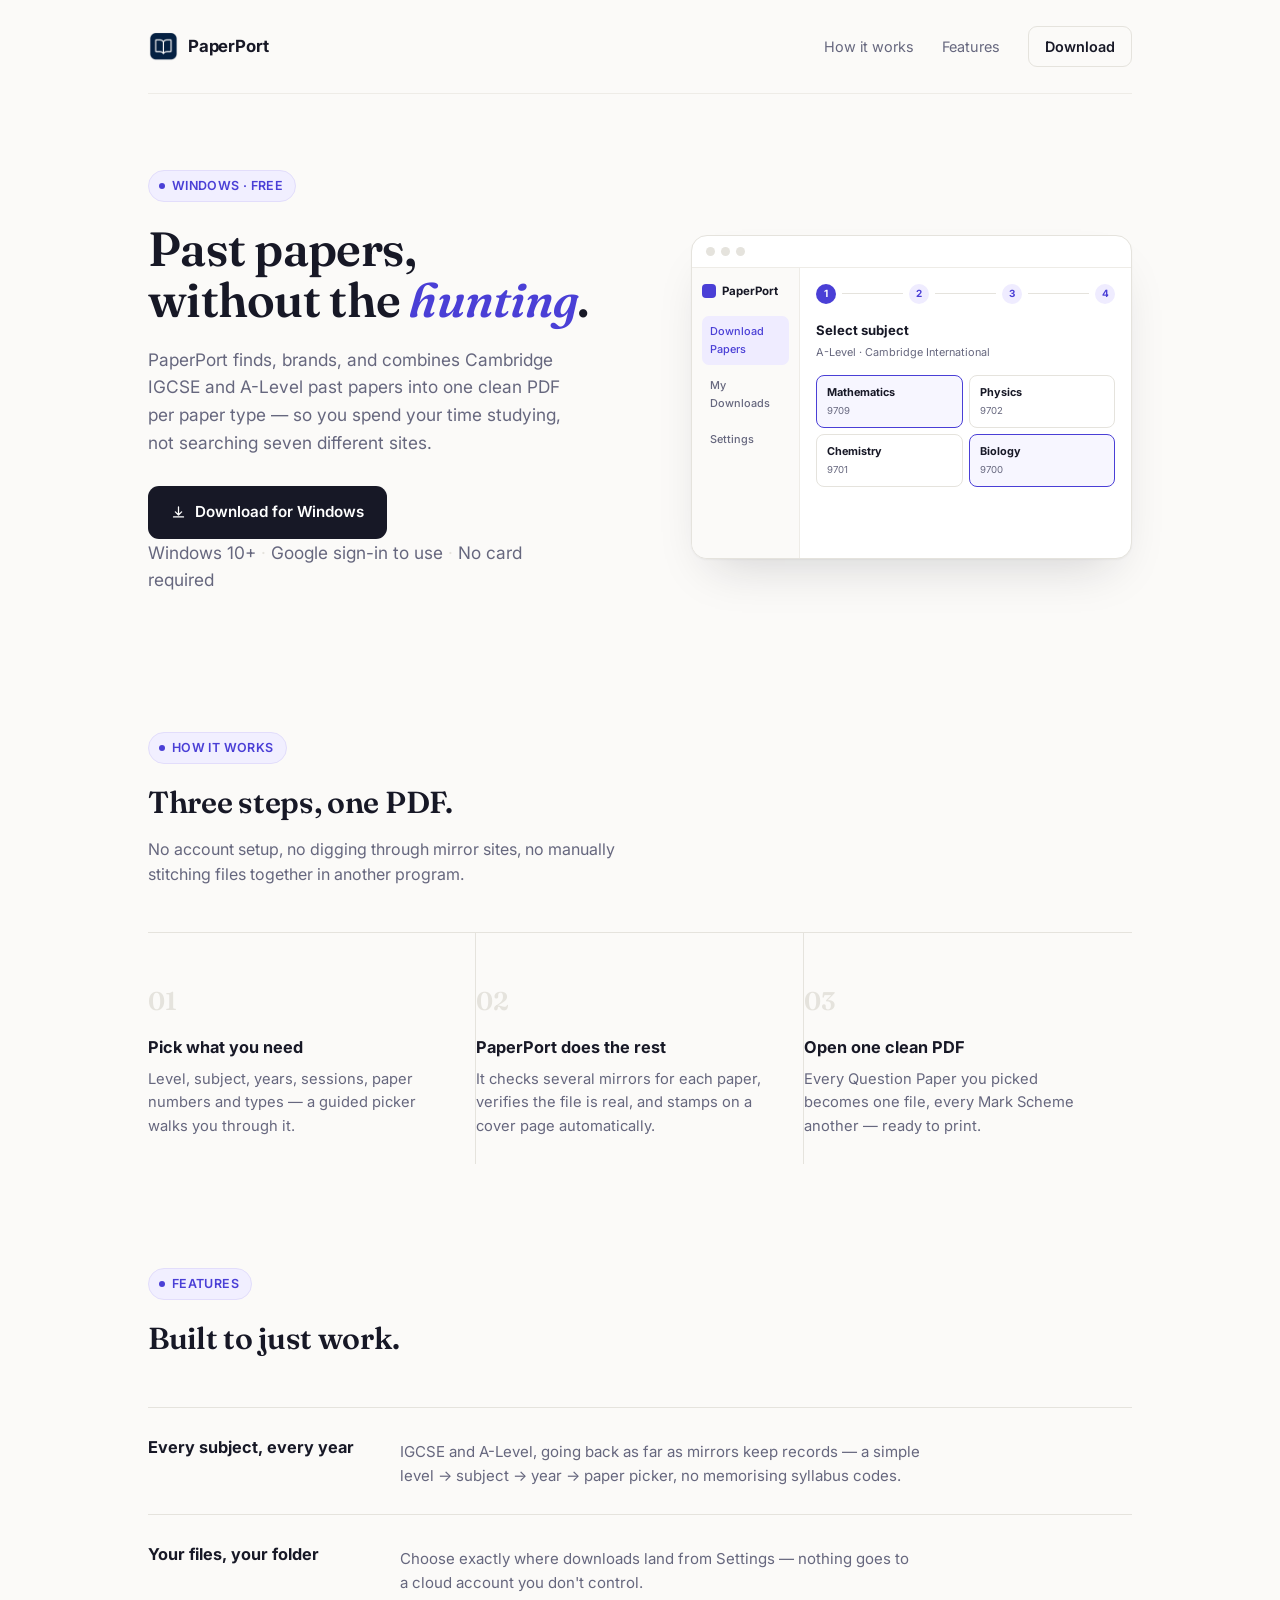
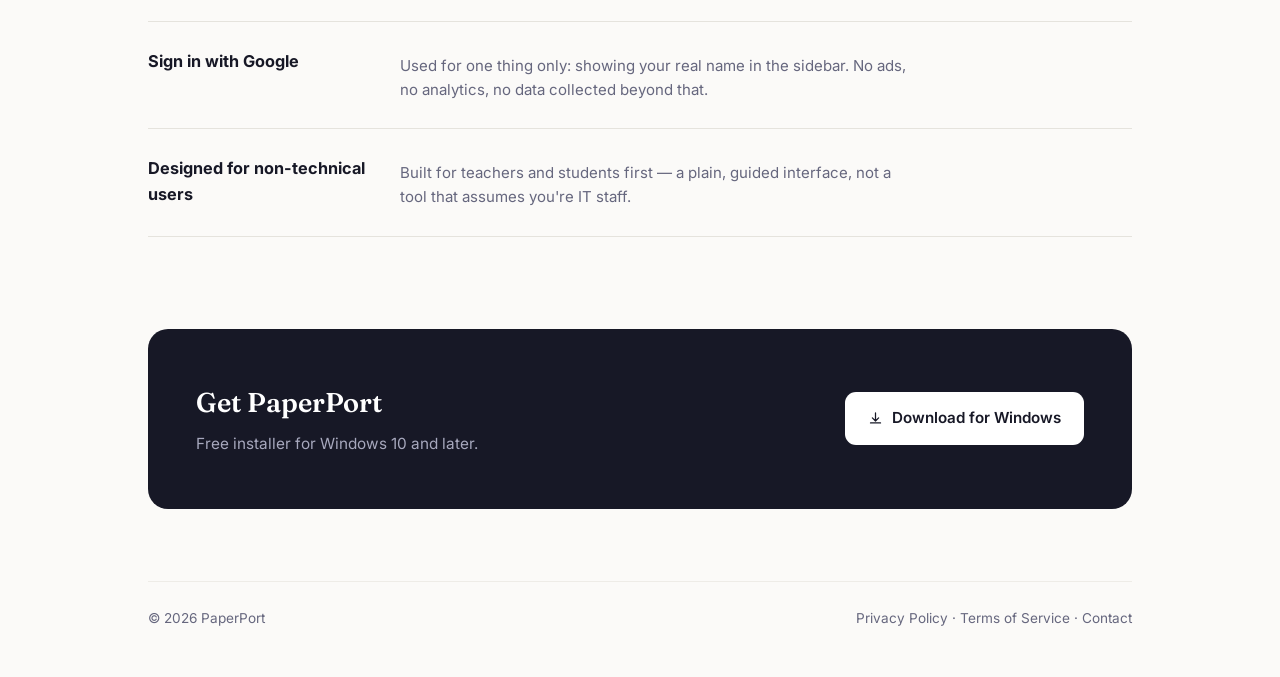
==== commit 351c2c44: "Revert "Redesign the site on PaperPort's app design system" This reverts commit 9e4d783f1bd15b631278" ====
--- a/index.html
+++ b/index.html
@@ -6,141 +6,206 @@
 <title>PaperPort — Cambridge Past Papers, Done For You</title>
 <meta name="description" content="PaperPort downloads, brands, and combines Cambridge (CAIE) past exam papers into one printable PDF per paper type.">
 <link rel="icon" href="icon.png">
-<link rel="stylesheet" href="site.css">
+<link rel="preconnect" href="https://fonts.googleapis.com">
+<link rel="preconnect" href="https://fonts.gstatic.com" crossorigin>
+<link href="https://fonts.googleapis.com/css2?family=Fraunces:opsz,wght@9..144,500;9..144,600&family=Inter:wght@400;500;600;700&display=swap" rel="stylesheet">
+<style>
+  :root{
+    --primary:#4a3fd6; --primary-dark:#372fa8; --ink:#171826; --muted:#66677e;
+    --bg:#fbfaf8; --surface:#ffffff; --line:#e5e3dd; --line-soft:#eeece7;
+    --accent-paper:#fff9ec; --accent-paper-line:#e9dfc2;
+  }
+  *{box-sizing:border-box}
+  html{scroll-behavior:smooth}
+  body{
+    margin:0; background:var(--bg); color:var(--ink);
+    font-family:'Inter',-apple-system,BlinkMacSystemFont,"Segoe UI",Roboto,sans-serif;
+    line-height:1.6; -webkit-font-smoothing:antialiased;
+  }
+  h1,h2,.serif{font-family:'Fraunces',Georgia,serif}
+  a{color:var(--primary)}
+  .wrap{max-width:1040px; margin:0 auto; padding:0 28px}
+
+  /* ---------- header ---------- */
+  header.top{
+    display:flex; align-items:center; justify-content:space-between;
+    padding:26px 0; border-bottom:1px solid var(--line-soft);
+  }
+  .brand{display:flex; align-items:center; gap:10px; text-decoration:none; color:var(--ink)}
+  .brand img{width:30px; height:30px; border-radius:8px}
+  .brand strong{font-size:1.05rem; letter-spacing:-.01em}
+  nav.top-links{display:flex; align-items:center; gap:28px; font-size:.9rem}
+  nav.top-links a{color:var(--muted); text-decoration:none}
+  nav.top-links a:hover{color:var(--ink)}
+  .nav-cta{
+    color:var(--ink) !important; border:1px solid var(--line); border-radius:9px;
+    padding:8px 16px; font-weight:600;
+  }
+  .nav-cta:hover{border-color:var(--primary); color:var(--primary) !important}
+
+  /* ---------- hero ---------- */
+  .hero{
+    display:grid; grid-template-columns:1.05fr .95fr; gap:56px; align-items:center;
+    padding:76px 0 88px;
+  }
+  .kicker{
+    display:inline-flex; align-items:center; gap:7px; font-size:.78rem; font-weight:600;
+    letter-spacing:.03em; text-transform:uppercase; color:var(--primary);
+    background:#f1efff; border:1px solid #e2ddfb; padding:5px 12px 5px 10px; border-radius:99px;
+    margin-bottom:22px;
+  }
+  .kicker span{width:6px; height:6px; border-radius:50%; background:var(--primary); display:inline-block}
+  .hero h1{
+    font-size:3rem; font-weight:600; line-height:1.06; letter-spacing:-.015em; margin:0 0 20px;
+  }
+  .hero h1 em{font-style:italic; color:var(--primary)}
+  .hero p{font-size:1.08rem; color:var(--muted); max-width:440px; margin:0 0 30px}
+  .hero-actions{display:flex; align-items:center; gap:18px; flex-wrap:wrap}
+  .btn{
+    display:inline-flex; align-items:center; gap:9px; padding:13px 22px; border-radius:11px;
+    font-weight:600; font-size:.95rem; text-decoration:none; border:1px solid transparent;
+  }
+  .btn-primary{background:var(--ink); color:#fff}
+  .btn-primary:hover{background:#000}
+  .btn svg{flex:none}
+  .fine{color:var(--muted); font-size:.82rem; margin:22px 0 0}
+  .fine .dot{color:var(--line)}
+
+  /* ---------- mockup ---------- */
+  .mock{
+    background:var(--surface); border:1px solid var(--line); border-radius:16px;
+    box-shadow:0 1px 2px rgba(23,24,38,.04), 0 24px 48px -20px rgba(23,24,38,.18);
+    overflow:hidden;
+  }
+  .mock-bar{
+    display:flex; align-items:center; gap:6px; padding:11px 14px; border-bottom:1px solid var(--line-soft);
+  }
+  .mock-bar i{width:9px; height:9px; border-radius:50%; background:var(--line)}
+  .mock-body{display:grid; grid-template-columns:108px 1fr; min-height:290px; font-size:.68rem}
+  .mock-side{background:#fbfaf8; border-right:1px solid var(--line-soft); padding:14px 10px}
+  .mock-brand{display:flex; align-items:center; gap:6px; margin-bottom:16px; font-weight:700; font-size:.72rem}
+  .mock-brand i{width:14px; height:14px; border-radius:4px; background:var(--primary)}
+  .mock-nav-item{
+    padding:7px 8px; border-radius:7px; margin-bottom:5px; color:var(--muted); font-weight:500;
+  }
+  .mock-nav-item.on{background:#efecff; color:var(--primary)}
+  .mock-main{padding:16px}
+  .mock-steps{display:flex; align-items:center; gap:6px; margin-bottom:16px}
+  .mock-step{
+    width:20px; height:20px; border-radius:50%; display:flex; align-items:center; justify-content:center;
+    font-weight:700; font-size:.62rem; background:#efecff; color:var(--primary);
+  }
+  .mock-step.done{background:var(--primary); color:#fff}
+  .mock-step-line{flex:1; height:1px; background:var(--line)}
+  .mock-h{font-weight:700; font-size:.82rem; margin-bottom:3px}
+  .mock-sub{color:var(--muted); margin-bottom:14px}
+  .mock-chips{display:flex; flex-wrap:wrap; gap:6px}
+  .mock-chip{
+    border:1px solid var(--line); border-radius:8px; padding:8px 10px; width:calc(50% - 3px);
+  }
+  .mock-chip.sel{border-color:var(--primary); background:#f7f6ff}
+  .mock-chip b{display:block; font-size:.68rem}
+  .mock-chip span{color:var(--muted); font-size:.6rem}
+
+  /* ---------- how it works ---------- */
+  .section{padding:20px 0 84px}
+  .section-head{max-width:520px; margin:0 0 44px}
+  .section-head .kicker{margin-bottom:14px}
+  .section-head h2{font-size:1.9rem; font-weight:600; margin:0 0 10px; letter-spacing:-.01em}
+  .section-head p{color:var(--muted); margin:0; font-size:1rem}
+
+  .steps{display:grid; grid-template-columns:repeat(3,1fr); gap:0; border-top:1px solid var(--line)}
+  .step{padding:26px 26px 26px 0; border-right:1px solid var(--line)}
+  .step:last-child{border-right:none}
+  .step-num{font-family:'Fraunces',serif; font-size:1.6rem; color:var(--line); font-weight:600; margin:22px 0 12px}
+  .step h3{margin:0 0 8px; font-size:1.02rem}
+  .step p{margin:0; color:var(--muted); font-size:.92rem}
+
+  /* ---------- feature list ---------- */
+  .list{border-top:1px solid var(--line)}
+  .row{
+    display:grid; grid-template-columns:220px 1fr; gap:32px; padding:26px 0;
+    border-bottom:1px solid var(--line);
+  }
+  .row h3{margin:0; font-size:1.02rem}
+  .row p{margin:6px 0 0; color:var(--muted); font-size:.94rem; max-width:520px}
+
+  /* ---------- final cta ---------- */
+  .cta{
+    background:var(--ink); border-radius:20px; padding:52px 48px; margin:8px 0 72px;
+    display:flex; align-items:center; justify-content:space-between; gap:24px; flex-wrap:wrap;
+  }
+  .cta h2{color:#fff; font-size:1.7rem; margin:0 0 8px; font-weight:600}
+  .cta p{color:#a7a8bd; margin:0; font-size:.96rem}
+  .cta .btn-primary{background:#fff; color:var(--ink)}
+  .cta .btn-primary:hover{background:#f1f1f5}
+
+  footer{border-top:1px solid var(--line-soft); padding:26px 0 48px; color:var(--muted); font-size:.85rem}
+  footer .row2{display:flex; flex-wrap:wrap; gap:8px 22px; align-items:center; justify-content:space-between}
+  footer a{color:var(--muted); text-decoration:none}
+  footer a:hover{color:var(--primary)}
+
+  @media(max-width:820px){
+    .hero{grid-template-columns:1fr; padding:44px 0 56px}
+    .hero h1{font-size:2.3rem}
+    .steps{grid-template-columns:1fr}
+    .step{border-right:none; border-bottom:1px solid var(--line); padding:22px 0}
+    .row{grid-template-columns:1fr; gap:8px}
+    nav.top-links{gap:16px}
+    .cta{padding:36px 26px; text-align:center; justify-content:center}
+  }
+</style>
 </head>
-<body class="page-home">
-<!--
-  DIRECTION CONTRACT — PaperPort marketing site (PaperPort-Site), Persuade
-  THESIS: The first viewport shows the real PaperPort app doing the job. It refuses
-    the incumbent's fake emoji "screenshot" box and its emoji feature grid.
-  OWN-WORLD: The shipped app's system (school_web/style.css) — committed purple
-    #5b4fe9 + teal accent, Segoe UI Variable, dual radial-gradient ground, pill
-    buttons with 135deg gradient fill and coloured glow, 18px radii, layered soft
-    shadows, drawn line icons at 1.7 stroke, full prefers-color-scheme dark mode.
-  STORY: The visitor learns PaperPort turns a pile of Cambridge past papers into
-    one combined PDF per paper type, sees it is the real polished product (free,
-    local, no cloud), and downloads the Windows installer.
-  FIRST VIEWPORT: Left — headline, lede, primary Download + secondary GitHub, a
-    requirements line. Right — a tilted, right-clipped HTML/CSS recreation of the
-    app: sidebar, pill stepper, "Your Selection" panel, gradient action bar.
-    Sticky header carries the wordmark and a Download button.
-  FORM: Product-demo landing, hero-as-live-UI. Inherits the established app world;
-    no concept-seed (precisely specified refinement of an existing surface).
-  FINISH: unreviewed and undocumented is unfinished; this build ends with the finish review, the verdict, DESIGN.md, and every shipping raster carrying its provenance.
--->
-
-<header class="site-header" id="siteHeader">
-  <div class="wrap">
-    <a class="brand" href="./">
-      <img src="icon.png" alt="">
-      <span class="brand-text"><strong>PaperPort</strong><span>Past Papers Library</span></span>
-    </a>
-    <div class="header-actions">
-      <a class="header-link hide-sm" href="https://github.com/Fe4nando/PaperPort-Site">
-        <svg viewBox="0 0 24 24" fill="none" aria-hidden="true"><path d="M9 19c-5 1.5-5-2.5-7-3m14 6v-3.9a3.4 3.4 0 0 0-.9-2.6c3-.3 6.2-1.5 6.2-6.7A5.2 5.2 0 0 0 19 4.8 4.9 4.9 0 0 0 18.9 1S17.7.6 15 2.5a13 13 0 0 0-7 0C5.3.6 4.1 1 4.1 1A4.9 4.9 0 0 0 4 4.8a5.2 5.2 0 0 0-1.4 3.7c0 5.2 3.2 6.4 6.2 6.7A3.4 3.4 0 0 0 8 21.5V25" stroke="currentColor" stroke-width="1.7" stroke-linecap="round" stroke-linejoin="round"/></svg>
-        GitHub
-      </a>
-      <a class="btn btn-primary btn-sm" href="https://github.com/Fe4nando/PaperPort-Site/releases/latest/download/PaperPortSetup.exe">
-        <svg viewBox="0 0 24 24" fill="none" aria-hidden="true"><path d="M12 3v12m0 0 4.5-4.5M12 15l-4.5-4.5M5 19h14" stroke="currentColor" stroke-width="1.9" stroke-linecap="round" stroke-linejoin="round"/></svg>
-        Download
-      </a>
-    </div>
-  </div>
-</header>
-
-<main>
+<body>
+<div class="wrap">
+  <header class="top">
+    <a class="brand" href="index.html"><img src="icon.png" alt=""><strong>PaperPort</strong></a>
+    <nav class="top-links">
+      <a href="#how">How it works</a>
+      <a href="#features">Features</a>
+      <a class="nav-cta" href="https://github.com/Fe4nando/PaperPort-Site/releases/latest/download/PaperPortSetup.exe">Download</a>
+    </nav>
+  </header>
+
   <section class="hero">
-    <div class="wrap hero-grid">
-      <div class="hero-copy">
-        <h1>Cambridge past papers, done for you.</h1>
-        <p class="hero-lede">Pick a subject, pick the years — PaperPort downloads every paper, adds a
-        cover page, and combines everything into one clean PDF per paper type. Free for teachers
-        and students.</p>
-        <div class="hero-cta">
-          <a class="btn btn-primary" href="https://github.com/Fe4nando/PaperPort-Site/releases/latest/download/PaperPortSetup.exe">
-            <svg viewBox="0 0 24 24" fill="none" aria-hidden="true"><path d="M12 3v12m0 0 4.5-4.5M12 15l-4.5-4.5M5 19h14" stroke="currentColor" stroke-width="1.9" stroke-linecap="round" stroke-linejoin="round"/></svg>
-            Download for Windows
-          </a>
-          <a class="btn btn-secondary" href="https://github.com/Fe4nando/PaperPort-Site">View on GitHub</a>
+    <div>
+      <div class="kicker"><span></span> Windows · Free</div>
+      <h1>Past papers,<br>without the <em>hunting</em>.</h1>
+      <p>PaperPort finds, brands, and combines Cambridge IGCSE and A-Level past papers
+      into one clean PDF per paper type — so you spend your time studying, not
+      searching seven different sites.</p>
+      <div class="hero-actions">
+        <a class="btn btn-primary" href="https://github.com/Fe4nando/PaperPort-Site/releases/latest/download/PaperPortSetup.exe">
+          <svg width="15" height="15" viewBox="0 0 24 24" fill="none"><path d="M12 3v13m0 0 5-5m-5 5-5-5" stroke="currentColor" stroke-width="2" stroke-linecap="round" stroke-linejoin="round"/><path d="M4 19h16" stroke="currentColor" stroke-width="2" stroke-linecap="round"/></svg>
+          Download for Windows
+        </a>
+      </div>
+      <p class="fine">Windows 10+ <span class="dot">·</span> Google sign-in to use <span class="dot">·</span> No card required</p>
+    </div>
+
+    <div class="mock">
+      <div class="mock-bar"><i></i><i></i><i></i></div>
+      <div class="mock-body">
+        <div class="mock-side">
+          <div class="mock-brand"><i></i>PaperPort</div>
+          <div class="mock-nav-item on">Download Papers</div>
+          <div class="mock-nav-item">My Downloads</div>
+          <div class="mock-nav-item">Settings</div>
         </div>
-        <p class="hero-req">
-          <svg viewBox="0 0 24 24" fill="none" aria-hidden="true"><path d="m5 13 4 4L19 7" stroke="currentColor" stroke-width="2.2" stroke-linecap="round" stroke-linejoin="round"/></svg>
-          Windows 10 or later · Free · Google sign-in to use
-        </p>
-      </div>
-
-      <div class="app-mock-scroll reveal">
-        <div class="app-mock" role="img" aria-label="The PaperPort app: a sidebar with Download Papers, My Downloads and Settings; a four-step picker for level, subject, years and papers; and a Your Selection panel showing 9709 Paper 2 for 2019 to 2023, ready to combine and download.">
-          <div class="mock-titlebar">PaperPort<span></span></div>
-          <div class="mock-shell">
-            <aside class="mock-side">
-              <a class="brand" href="#" tabindex="-1">
-                <img src="icon.png" alt="">
-                <span class="brand-text"><strong>PaperPort</strong><span>Past Papers Library</span></span>
-              </a>
-              <div class="mock-nav active">
-                <svg viewBox="0 0 24 24" fill="none"><path d="M4 6a2 2 0 0 1 2-2h6l2 2h6a2 2 0 0 1 2 2v9a2 2 0 0 1-2 2H6a2 2 0 0 1-2-2z" stroke="currentColor" stroke-width="1.7" stroke-linejoin="round"/></svg>
-                Download Papers
-              </div>
-              <div class="mock-nav">
-                <svg viewBox="0 0 24 24" fill="none"><path d="M12 3v12m0 0 4-4m-4 4-4-4" stroke="currentColor" stroke-width="1.7" stroke-linecap="round" stroke-linejoin="round"/><path d="M4 17v2a2 2 0 0 0 2 2h12a2 2 0 0 0 2-2v-2" stroke="currentColor" stroke-width="1.7" stroke-linecap="round"/></svg>
-                My Downloads
-              </div>
-              <div class="mock-nav">
-                <svg viewBox="0 0 24 24" fill="none"><circle cx="12" cy="12" r="3" stroke="currentColor" stroke-width="1.7"/><path d="M19.4 13.5a1.7 1.7 0 0 0 .34 1.87l.06.06a2 2 0 1 1-2.83 2.83l-.06-.06a1.7 1.7 0 0 0-1.87-.34 1.7 1.7 0 0 0-1.04 1.56V19.5a2 2 0 1 1-4 0v-.09a1.7 1.7 0 0 0-1.04-1.56 1.7 1.7 0 0 0-1.87.34l-.06.06a2 2 0 1 1-2.83-2.83l.06-.06a1.7 1.7 0 0 0 .34-1.87 1.7 1.7 0 0 0-1.56-1.04H4.5a2 2 0 1 1 0-4h.09a1.7 1.7 0 0 0 1.56-1.04 1.7 1.7 0 0 0-.34-1.87l-.06-.06a2 2 0 1 1 2.83-2.83l.06.06a1.7 1.7 0 0 0 1.87.34H10.5a1.7 1.7 0 0 0 1.04-1.56V4.5a2 2 0 1 1 4 0v.09a1.7 1.7 0 0 0 1.04 1.56 1.7 1.7 0 0 0 1.87-.34l.06-.06a2 2 0 1 1 2.83 2.83l-.06.06a1.7 1.7 0 0 0-.34 1.87V10.5a1.7 1.7 0 0 0 1.56 1.04h.09a2 2 0 1 1 0 4h-.09a1.7 1.7 0 0 0-1.56 1.04z" stroke="currentColor" stroke-width="1.3" stroke-linejoin="round"/></svg>
-                Settings
-              </div>
-              <div class="mock-side-spacer"></div>
-              <div class="mock-user">
-                <span class="mock-avatar">A</span>
-                <span class="mock-user-text"><i>Signed in as</i><b>Ava Whitlock</b></span>
-              </div>
-            </aside>
-
-            <div class="mock-main">
-              <div class="mock-stepper">
-                <span class="mock-step done"><i>&#10003;</i><span>Level</span></span>
-                <span class="mock-step-line done"></span>
-                <span class="mock-step done"><i>&#10003;</i><span>Subject</span></span>
-                <span class="mock-step-line done"></span>
-                <span class="mock-step done"><i>&#10003;</i><span>Years</span></span>
-                <span class="mock-step-line"></span>
-                <span class="mock-step active"><i>4</i><span>Papers</span></span>
-              </div>
-
-              <div class="mock-body">
-                <div class="mock-panel">
-                  <p class="mock-h">Choose papers &amp; variants</p>
-                  <div class="mock-chip-row">
-                    <span class="mock-chip on">Paper 2 &middot; V1</span>
-                    <span class="mock-chip on">Paper 2 &middot; V2</span>
-                    <span class="mock-chip">Paper 2 &middot; V3</span>
-                    <span class="mock-chip">Paper 4 &middot; V1</span>
-                    <span class="mock-chip">Paper 4 &middot; V2</span>
-                    <span class="mock-chip on">Question Paper</span>
-                    <span class="mock-chip on">Mark Scheme</span>
-                  </div>
-                </div>
-                <div class="mock-panel mock-panel--sel">
-                  <p class="mock-h">Your Selection</p>
-                  <p class="mock-sel-group">Subject</p>
-                  <p class="mock-sel-val">Mathematics (9709)</p>
-                  <p class="mock-sel-group">Papers</p>
-                  <p class="mock-sel-val">Paper 2 &middot; V1, V2</p>
-                  <p class="mock-sel-group">Sessions</p>
-                  <p class="mock-sel-val">2019 &ndash; 2023</p>
-                  <p class="mock-sel-total"><span>Papers found</span><b>34</b></p>
-                </div>
-              </div>
-
-              <div class="mock-actionbar">
-                <div><b>2 combined PDFs</b>9709_QP_21.pdf &middot; 9709_MS_21.pdf</div>
-                <span class="mock-go">
-                  <svg viewBox="0 0 24 24" fill="none"><path d="M5 12h14m0 0-5-5m5 5-5 5" stroke="currentColor" stroke-width="2.2" stroke-linecap="round" stroke-linejoin="round"/></svg>
-                  Combine &amp; Download
-                </span>
-              </div>
-            </div>
+        <div class="mock-main">
+          <div class="mock-steps">
+            <div class="mock-step done">1</div><div class="mock-step-line"></div>
+            <div class="mock-step">2</div><div class="mock-step-line"></div>
+            <div class="mock-step">3</div><div class="mock-step-line"></div>
+            <div class="mock-step">4</div>
+          </div>
+          <div class="mock-h">Select subject</div>
+          <div class="mock-sub">A-Level · Cambridge International</div>
+          <div class="mock-chips">
+            <div class="mock-chip sel"><b>Mathematics</b><span>9709</span></div>
+            <div class="mock-chip"><b>Physics</b><span>9702</span></div>
+            <div class="mock-chip"><b>Chemistry</b><span>9701</span></div>
+            <div class="mock-chip sel"><b>Biology</b><span>9700</span></div>
           </div>
         </div>
       </div>
@@ -148,139 +213,84 @@
   </section>
 
   <section class="section" id="how">
-    <div class="wrap">
-      <div class="section-head reveal">
-        <h2>From "I need five years of 9709 Paper 2" to one file.</h2>
-        <p>Three guided steps. No mirror sites, no renaming, no manual merging in a PDF tool.</p>
-      </div>
-      <div class="steps">
-        <div class="step reveal">
-          <div class="step-num">1</div>
-          <h3>Pick your level &amp; subject</h3>
-          <p>Choose IGCSE or A&nbsp;Level, then the subject. PaperPort knows every subject code
-          and its display name.</p>
-        </div>
-        <div class="step reveal">
-          <div class="step-num">2</div>
-          <h3>Choose papers &amp; sessions</h3>
-          <p>Select the paper numbers, variants, exam sessions, and whether you want question
-          papers, mark schemes, or both.</p>
-        </div>
-        <div class="step reveal">
-          <div class="step-num">3</div>
-          <h3>Download one combined PDF</h3>
-          <p>Every question paper you picked is merged into one file, every mark scheme into
-          another. Each one opens with a cover page.</p>
-        </div>
+    <div class="section-head">
+      <div class="kicker"><span></span> How it works</div>
+      <h2>Three steps, one PDF.</h2>
+      <p>No account setup, no digging through mirror sites, no manually stitching
+      files together in another program.</p>
+    </div>
+    <div class="steps">
+      <div class="step">
+        <div class="step-num">01</div>
+        <h3>Pick what you need</h3>
+        <p>Level, subject, years, sessions, paper numbers and types — a guided picker
+        walks you through it.</p>
+      </div>
+      <div class="step">
+        <div class="step-num">02</div>
+        <h3>PaperPort does the rest</h3>
+        <p>It checks several mirrors for each paper, verifies the file is real, and
+        stamps on a cover page automatically.</p>
+      </div>
+      <div class="step">
+        <div class="step-num">03</div>
+        <h3>Open one clean PDF</h3>
+        <p>Every Question Paper you picked becomes one file, every Mark Scheme
+        another — ready to print.</p>
       </div>
     </div>
   </section>
 
   <section class="section" id="features">
-    <div class="wrap">
-      <div class="section-head reveal">
-        <h2>Built to hand you a finished file, not a folder of PDFs.</h2>
-      </div>
-      <div class="features">
-        <div class="feature reveal">
-          <div class="feature-icon">
-            <svg viewBox="0 0 24 24" fill="none"><path d="M4 5.5A1.5 1.5 0 0 1 5.5 4H10a2 2 0 0 1 2 2v13a2 2 0 0 0-2-2H5.5A1.5 1.5 0 0 1 4 15.5z" stroke="currentColor" stroke-width="1.7" stroke-linejoin="round"/><path d="M20 5.5A1.5 1.5 0 0 0 18.5 4H14a2 2 0 0 0-2 2v13a2 2 0 0 1 2-2h4.5a1.5 1.5 0 0 0 1.5-1.5z" stroke="currentColor" stroke-width="1.7" stroke-linejoin="round"/></svg>
-          </div>
-          <h3>Every subject, every year</h3>
-          <p>IGCSE and A-Level, with a straightforward level &rarr; subject &rarr; year &rarr; paper picker.</p>
-        </div>
-        <div class="feature reveal">
-          <div class="feature-icon">
-            <svg viewBox="0 0 24 24" fill="none"><rect x="4" y="3" width="12" height="15" rx="2" stroke="currentColor" stroke-width="1.7"/><path d="M8 21h10a2 2 0 0 0 2-2V8" stroke="currentColor" stroke-width="1.7" stroke-linecap="round"/></svg>
-          </div>
-          <h3>One PDF per paper type</h3>
-          <p>Every Question Paper you select gets merged into one file, every Mark Scheme into
-          another — ready to print, no manual combining.</p>
-        </div>
-        <div class="feature reveal">
-          <div class="feature-icon">
-            <svg viewBox="0 0 24 24" fill="none"><path d="M6 3h8l4 4v14a1 1 0 0 1-1 1H6a1 1 0 0 1-1-1V4a1 1 0 0 1 1-1z" stroke="currentColor" stroke-width="1.7" stroke-linejoin="round"/><path d="M13 3v5h5M8.5 13h7M8.5 16.5h7" stroke="currentColor" stroke-width="1.7" stroke-linecap="round"/></svg>
-          </div>
-          <h3>Cover page included</h3>
-          <p>A clean cover page is added automatically to every paper — no setup, no template
-          to pick.</p>
-        </div>
-        <div class="feature reveal">
-          <div class="feature-icon">
-            <svg viewBox="0 0 24 24" fill="none"><path d="M4 7a2 2 0 0 1 2-2h4l2 2h6a2 2 0 0 1 2 2v8a2 2 0 0 1-2 2H6a2 2 0 0 1-2-2z" stroke="currentColor" stroke-width="1.7" stroke-linejoin="round"/></svg>
-          </div>
-          <h3>Your files, your folder</h3>
-          <p>Choose exactly where downloads are saved from the Settings page — your computer,
-          no cloud storage involved.</p>
-        </div>
-        <div class="feature reveal">
-          <div class="feature-icon">
-            <svg viewBox="0 0 24 24" fill="none"><path d="M12 3 5 6v5c0 4.4 2.9 8.5 7 9.7 4.1-1.2 7-5.3 7-9.7V6z" stroke="currentColor" stroke-width="1.7" stroke-linejoin="round"/><path d="m9 12 2 2 4-4" stroke="currentColor" stroke-width="1.7" stroke-linecap="round" stroke-linejoin="round"/></svg>
-          </div>
-          <h3>Sign in with Google</h3>
-          <p>Just to show your real name in the app — no ads, no tracking, no data collected
-          beyond that.</p>
-        </div>
-        <div class="feature reveal">
-          <div class="feature-icon">
-            <svg viewBox="0 0 24 24" fill="none"><path d="M12 4v3M12 17v3M4 12h3M17 12h3M6.3 6.3l2.1 2.1M15.6 15.6l2.1 2.1M17.7 6.3l-2.1 2.1M8.4 15.6l-2.1 2.1" stroke="currentColor" stroke-width="1.7" stroke-linecap="round"/><circle cx="12" cy="12" r="2.5" stroke="currentColor" stroke-width="1.7"/></svg>
-          </div>
-          <h3>Built for non-technical users</h3>
-          <p>A simple, guided interface designed for teachers and students, not IT staff.</p>
-        </div>
-      </div>
-    </div>
-  </section>
-
-  <section class="section">
-    <div class="wrap">
-      <div class="cta-band reveal">
-        <h2>Ready to get started?</h2>
-        <p>Download the installer and you'll be downloading papers in under a minute.</p>
-        <a class="btn btn-primary" href="https://github.com/Fe4nando/PaperPort-Site/releases/latest/download/PaperPortSetup.exe">
-          <svg viewBox="0 0 24 24" fill="none" aria-hidden="true"><path d="M12 3v12m0 0 4.5-4.5M12 15l-4.5-4.5M5 19h14" stroke="currentColor" stroke-width="1.9" stroke-linecap="round" stroke-linejoin="round"/></svg>
-          Download PaperPort for Windows
-        </a>
-        <p class="rights">Downloaded papers remain the copyright of Cambridge Assessment International
-        Education (CAIE) and are provided for your own educational use. PaperPort's only additions
-        are a cover page and the merge.</p>
-      </div>
-    </div>
-  </section>
-</main>
-
-<footer class="site-footer">
-  <div class="wrap">
-    <span class="footer-copy">&copy; 2026 PaperPort. All rights reserved.</span>
-    <nav class="footer-links">
-      <a href="privacy.html">Privacy Policy</a>
-      <a href="terms.html">Terms of Service</a>
-      <a href="https://github.com/Fe4nando/PaperPort-Site">GitHub</a>
-      <a href="mailto:adminpaperport@gmail.com">Contact</a>
-    </nav>
-  </div>
-</footer>
-
-<script>
-  (function(){
-    var header = document.getElementById('siteHeader');
-    var onScroll = function(){ header.classList.toggle('scrolled', window.scrollY > 8); };
-    onScroll();
-    window.addEventListener('scroll', onScroll, { passive:true });
-
-    var reduce = window.matchMedia('(prefers-reduced-motion: reduce)').matches;
-    var items = document.querySelectorAll('.reveal');
-    if (reduce || !('IntersectionObserver' in window)){
-      items.forEach(function(el){ el.classList.add('in'); });
-      return;
-    }
-    var io = new IntersectionObserver(function(entries){
-      entries.forEach(function(e){
-        if (e.isIntersecting){ e.target.classList.add('in'); io.unobserve(e.target); }
-      });
-    }, { rootMargin:'0px 0px -10% 0px', threshold:0.12 });
-    items.forEach(function(el){ io.observe(el); });
-  })();
-</script>
+    <div class="section-head">
+      <div class="kicker"><span></span> Features</div>
+      <h2>Built to just work.</h2>
+    </div>
+    <div class="list">
+      <div class="row">
+        <h3>Every subject, every year</h3>
+        <p>IGCSE and A-Level, going back as far as mirrors keep records — a simple
+        level → subject → year → paper picker, no memorising syllabus codes.</p>
+      </div>
+      <div class="row">
+        <h3>Your files, your folder</h3>
+        <p>Choose exactly where downloads land from Settings — nothing goes to a
+        cloud account you don't control.</p>
+      </div>
+      <div class="row">
+        <h3>Sign in with Google</h3>
+        <p>Used for one thing only: showing your real name in the sidebar. No ads,
+        no analytics, no data collected beyond that.</p>
+      </div>
+      <div class="row">
+        <h3>Designed for non-technical users</h3>
+        <p>Built for teachers and students first — a plain, guided interface, not a
+        tool that assumes you're IT staff.</p>
+      </div>
+    </div>
+  </section>
+
+  <section class="cta">
+    <div>
+      <h2>Get PaperPort</h2>
+      <p>Free installer for Windows 10 and later.</p>
+    </div>
+    <a class="btn btn-primary" href="https://github.com/Fe4nando/PaperPort-Site/releases/latest/download/PaperPortSetup.exe">
+      <svg width="15" height="15" viewBox="0 0 24 24" fill="none"><path d="M12 3v13m0 0 5-5m-5 5-5-5" stroke="currentColor" stroke-width="2" stroke-linecap="round" stroke-linejoin="round"/><path d="M4 19h16" stroke="currentColor" stroke-width="2" stroke-linecap="round"/></svg>
+      Download for Windows
+    </a>
+  </section>
+
+  <footer>
+    <div class="row2">
+      <span>© 2026 PaperPort</span>
+      <span>
+        <a href="privacy.html">Privacy Policy</a> ·
+        <a href="terms.html">Terms of Service</a> ·
+        <a href="mailto:adminpaperport@gmail.com">Contact</a>
+      </span>
+    </div>
+  </footer>
+</div>
 </body>
 </html>
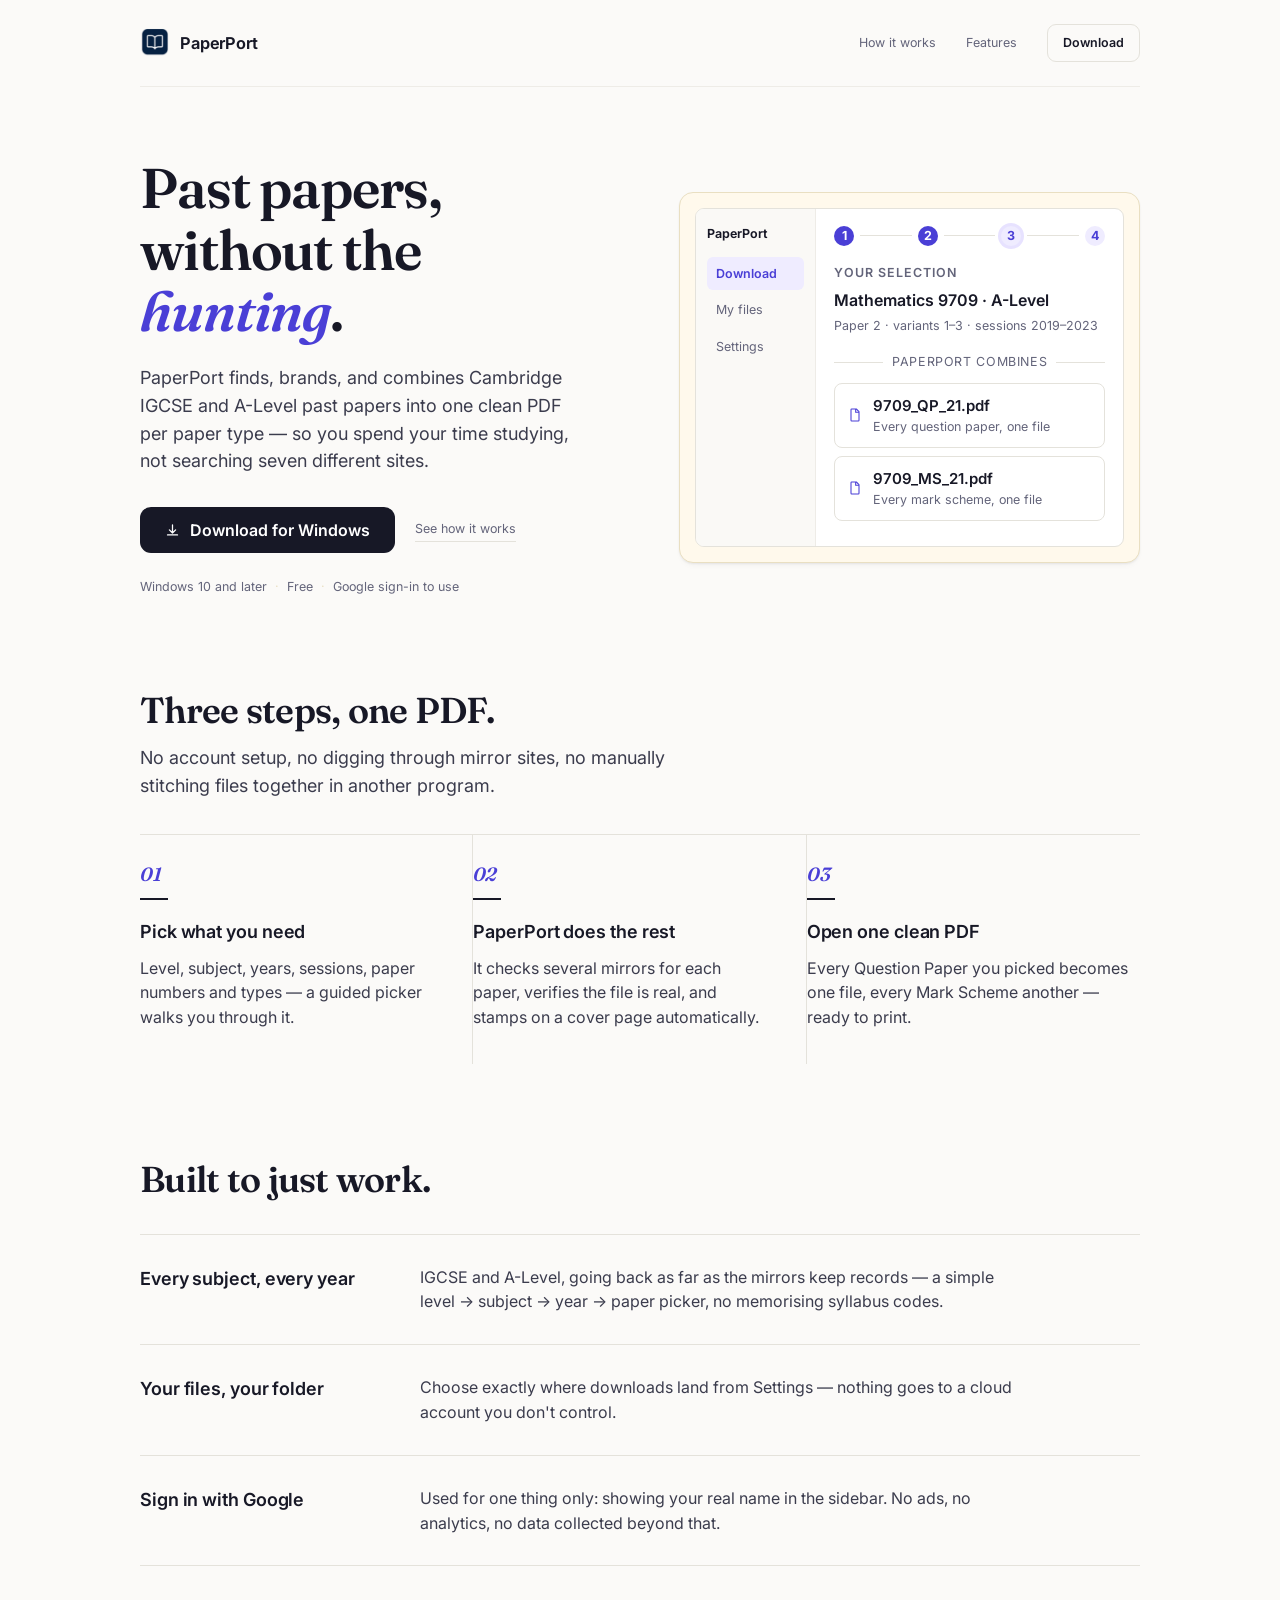
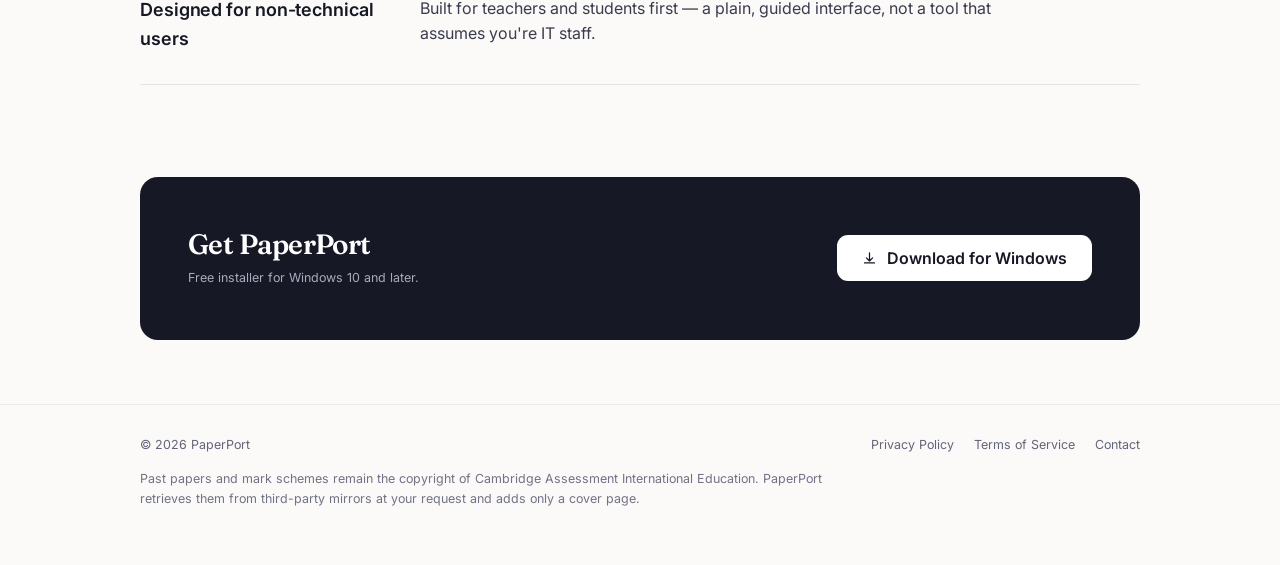
==== commit fb86efc8: "Tighten and elevate the editorial site (no redesign) Refinement of the Fraunces/Inter editorial desi" ====
--- a/index.html
+++ b/index.html
@@ -8,289 +8,158 @@
 <link rel="icon" href="icon.png">
 <link rel="preconnect" href="https://fonts.googleapis.com">
 <link rel="preconnect" href="https://fonts.gstatic.com" crossorigin>
-<link href="https://fonts.googleapis.com/css2?family=Fraunces:opsz,wght@9..144,500;9..144,600&family=Inter:wght@400;500;600;700&display=swap" rel="stylesheet">
-<style>
-  :root{
-    --primary:#4a3fd6; --primary-dark:#372fa8; --ink:#171826; --muted:#66677e;
-    --bg:#fbfaf8; --surface:#ffffff; --line:#e5e3dd; --line-soft:#eeece7;
-    --accent-paper:#fff9ec; --accent-paper-line:#e9dfc2;
-  }
-  *{box-sizing:border-box}
-  html{scroll-behavior:smooth}
-  body{
-    margin:0; background:var(--bg); color:var(--ink);
-    font-family:'Inter',-apple-system,BlinkMacSystemFont,"Segoe UI",Roboto,sans-serif;
-    line-height:1.6; -webkit-font-smoothing:antialiased;
-  }
-  h1,h2,.serif{font-family:'Fraunces',Georgia,serif}
-  a{color:var(--primary)}
-  .wrap{max-width:1040px; margin:0 auto; padding:0 28px}
-
-  /* ---------- header ---------- */
-  header.top{
-    display:flex; align-items:center; justify-content:space-between;
-    padding:26px 0; border-bottom:1px solid var(--line-soft);
-  }
-  .brand{display:flex; align-items:center; gap:10px; text-decoration:none; color:var(--ink)}
-  .brand img{width:30px; height:30px; border-radius:8px}
-  .brand strong{font-size:1.05rem; letter-spacing:-.01em}
-  nav.top-links{display:flex; align-items:center; gap:28px; font-size:.9rem}
-  nav.top-links a{color:var(--muted); text-decoration:none}
-  nav.top-links a:hover{color:var(--ink)}
-  .nav-cta{
-    color:var(--ink) !important; border:1px solid var(--line); border-radius:9px;
-    padding:8px 16px; font-weight:600;
-  }
-  .nav-cta:hover{border-color:var(--primary); color:var(--primary) !important}
-
-  /* ---------- hero ---------- */
-  .hero{
-    display:grid; grid-template-columns:1.05fr .95fr; gap:56px; align-items:center;
-    padding:76px 0 88px;
-  }
-  .kicker{
-    display:inline-flex; align-items:center; gap:7px; font-size:.78rem; font-weight:600;
-    letter-spacing:.03em; text-transform:uppercase; color:var(--primary);
-    background:#f1efff; border:1px solid #e2ddfb; padding:5px 12px 5px 10px; border-radius:99px;
-    margin-bottom:22px;
-  }
-  .kicker span{width:6px; height:6px; border-radius:50%; background:var(--primary); display:inline-block}
-  .hero h1{
-    font-size:3rem; font-weight:600; line-height:1.06; letter-spacing:-.015em; margin:0 0 20px;
-  }
-  .hero h1 em{font-style:italic; color:var(--primary)}
-  .hero p{font-size:1.08rem; color:var(--muted); max-width:440px; margin:0 0 30px}
-  .hero-actions{display:flex; align-items:center; gap:18px; flex-wrap:wrap}
-  .btn{
-    display:inline-flex; align-items:center; gap:9px; padding:13px 22px; border-radius:11px;
-    font-weight:600; font-size:.95rem; text-decoration:none; border:1px solid transparent;
-  }
-  .btn-primary{background:var(--ink); color:#fff}
-  .btn-primary:hover{background:#000}
-  .btn svg{flex:none}
-  .fine{color:var(--muted); font-size:.82rem; margin:22px 0 0}
-  .fine .dot{color:var(--line)}
-
-  /* ---------- mockup ---------- */
-  .mock{
-    background:var(--surface); border:1px solid var(--line); border-radius:16px;
-    box-shadow:0 1px 2px rgba(23,24,38,.04), 0 24px 48px -20px rgba(23,24,38,.18);
-    overflow:hidden;
-  }
-  .mock-bar{
-    display:flex; align-items:center; gap:6px; padding:11px 14px; border-bottom:1px solid var(--line-soft);
-  }
-  .mock-bar i{width:9px; height:9px; border-radius:50%; background:var(--line)}
-  .mock-body{display:grid; grid-template-columns:108px 1fr; min-height:290px; font-size:.68rem}
-  .mock-side{background:#fbfaf8; border-right:1px solid var(--line-soft); padding:14px 10px}
-  .mock-brand{display:flex; align-items:center; gap:6px; margin-bottom:16px; font-weight:700; font-size:.72rem}
-  .mock-brand i{width:14px; height:14px; border-radius:4px; background:var(--primary)}
-  .mock-nav-item{
-    padding:7px 8px; border-radius:7px; margin-bottom:5px; color:var(--muted); font-weight:500;
-  }
-  .mock-nav-item.on{background:#efecff; color:var(--primary)}
-  .mock-main{padding:16px}
-  .mock-steps{display:flex; align-items:center; gap:6px; margin-bottom:16px}
-  .mock-step{
-    width:20px; height:20px; border-radius:50%; display:flex; align-items:center; justify-content:center;
-    font-weight:700; font-size:.62rem; background:#efecff; color:var(--primary);
-  }
-  .mock-step.done{background:var(--primary); color:#fff}
-  .mock-step-line{flex:1; height:1px; background:var(--line)}
-  .mock-h{font-weight:700; font-size:.82rem; margin-bottom:3px}
-  .mock-sub{color:var(--muted); margin-bottom:14px}
-  .mock-chips{display:flex; flex-wrap:wrap; gap:6px}
-  .mock-chip{
-    border:1px solid var(--line); border-radius:8px; padding:8px 10px; width:calc(50% - 3px);
-  }
-  .mock-chip.sel{border-color:var(--primary); background:#f7f6ff}
-  .mock-chip b{display:block; font-size:.68rem}
-  .mock-chip span{color:var(--muted); font-size:.6rem}
-
-  /* ---------- how it works ---------- */
-  .section{padding:20px 0 84px}
-  .section-head{max-width:520px; margin:0 0 44px}
-  .section-head .kicker{margin-bottom:14px}
-  .section-head h2{font-size:1.9rem; font-weight:600; margin:0 0 10px; letter-spacing:-.01em}
-  .section-head p{color:var(--muted); margin:0; font-size:1rem}
-
-  .steps{display:grid; grid-template-columns:repeat(3,1fr); gap:0; border-top:1px solid var(--line)}
-  .step{padding:26px 26px 26px 0; border-right:1px solid var(--line)}
-  .step:last-child{border-right:none}
-  .step-num{font-family:'Fraunces',serif; font-size:1.6rem; color:var(--line); font-weight:600; margin:22px 0 12px}
-  .step h3{margin:0 0 8px; font-size:1.02rem}
-  .step p{margin:0; color:var(--muted); font-size:.92rem}
-
-  /* ---------- feature list ---------- */
-  .list{border-top:1px solid var(--line)}
-  .row{
-    display:grid; grid-template-columns:220px 1fr; gap:32px; padding:26px 0;
-    border-bottom:1px solid var(--line);
-  }
-  .row h3{margin:0; font-size:1.02rem}
-  .row p{margin:6px 0 0; color:var(--muted); font-size:.94rem; max-width:520px}
-
-  /* ---------- final cta ---------- */
-  .cta{
-    background:var(--ink); border-radius:20px; padding:52px 48px; margin:8px 0 72px;
-    display:flex; align-items:center; justify-content:space-between; gap:24px; flex-wrap:wrap;
-  }
-  .cta h2{color:#fff; font-size:1.7rem; margin:0 0 8px; font-weight:600}
-  .cta p{color:#a7a8bd; margin:0; font-size:.96rem}
-  .cta .btn-primary{background:#fff; color:var(--ink)}
-  .cta .btn-primary:hover{background:#f1f1f5}
-
-  footer{border-top:1px solid var(--line-soft); padding:26px 0 48px; color:var(--muted); font-size:.85rem}
-  footer .row2{display:flex; flex-wrap:wrap; gap:8px 22px; align-items:center; justify-content:space-between}
-  footer a{color:var(--muted); text-decoration:none}
-  footer a:hover{color:var(--primary)}
-
-  @media(max-width:820px){
-    .hero{grid-template-columns:1fr; padding:44px 0 56px}
-    .hero h1{font-size:2.3rem}
-    .steps{grid-template-columns:1fr}
-    .step{border-right:none; border-bottom:1px solid var(--line); padding:22px 0}
-    .row{grid-template-columns:1fr; gap:8px}
-    nav.top-links{gap:16px}
-    .cta{padding:36px 26px; text-align:center; justify-content:center}
-  }
-</style>
+<link href="https://fonts.googleapis.com/css2?family=Fraunces:ital,opsz,wght@0,9..144,500;0,9..144,600;1,9..144,500;1,9..144,600&family=Inter:wght@400;500;600;700&display=swap" rel="stylesheet">
+<link rel="stylesheet" href="styles.css">
 </head>
 <body>
+<!--
+  Refinement of the editorial PaperPort site, not a redesign.
+  KEPT: Fraunces italic display + Inter, warm #fbfaf8 paper ground, ink-black
+  actions, hairline-ruled sections, single dark closing band, all copy.
+  TIGHTENED: removed the eyebrow/kicker pills above every heading; the step
+  numbers now read as instructions (ink rule, Fraunces italic) instead of grey
+  watermarks; the product figure shows the actual selection -> two-file payoff
+  rather than four subject chips; unified type scale and vertical rhythm;
+  themed selection, focus and scrollbar. No dark mode, no gradient buttons,
+  no window chrome, no scroll animation.
+-->
 <div class="wrap">
-  <header class="top">
+
+  <header class="site-head">
     <a class="brand" href="index.html"><img src="icon.png" alt=""><strong>PaperPort</strong></a>
-    <nav class="top-links">
-      <a href="#how">How it works</a>
-      <a href="#features">Features</a>
-      <a class="nav-cta" href="https://github.com/Fe4nando/PaperPort-Site/releases/latest/download/PaperPortSetup.exe">Download</a>
+    <nav class="nav">
+      <a class="plain" href="#how">How it works</a>
+      <a class="plain" href="#features">Features</a>
+      <a class="nav-dl" href="https://github.com/Fe4nando/PaperPort-Site/releases/latest/download/PaperPortSetup.exe">Download</a>
     </nav>
   </header>
 
   <section class="hero">
     <div>
-      <div class="kicker"><span></span> Windows · Free</div>
       <h1>Past papers,<br>without the <em>hunting</em>.</h1>
-      <p>PaperPort finds, brands, and combines Cambridge IGCSE and A-Level past papers
-      into one clean PDF per paper type — so you spend your time studying, not
+      <p class="hero-lede">PaperPort finds, brands, and combines Cambridge IGCSE and A-Level past
+      papers into one clean PDF per paper type — so you spend your time studying, not
       searching seven different sites.</p>
       <div class="hero-actions">
         <a class="btn btn-primary" href="https://github.com/Fe4nando/PaperPort-Site/releases/latest/download/PaperPortSetup.exe">
-          <svg width="15" height="15" viewBox="0 0 24 24" fill="none"><path d="M12 3v13m0 0 5-5m-5 5-5-5" stroke="currentColor" stroke-width="2" stroke-linecap="round" stroke-linejoin="round"/><path d="M4 19h16" stroke="currentColor" stroke-width="2" stroke-linecap="round"/></svg>
+          <svg width="15" height="15" viewBox="0 0 24 24" fill="none" aria-hidden="true"><path d="M12 3v13m0 0 5-5m-5 5-5-5" stroke="currentColor" stroke-width="2" stroke-linecap="round" stroke-linejoin="round"/><path d="M4 19h16" stroke="currentColor" stroke-width="2" stroke-linecap="round"/></svg>
           Download for Windows
         </a>
+        <a class="hero-jump" href="#how">See how it works</a>
       </div>
-      <p class="fine">Windows 10+ <span class="dot">·</span> Google sign-in to use <span class="dot">·</span> No card required</p>
+      <p class="hero-fine">Windows 10 and later<span class="sep">·</span>Free<span class="sep">·</span>Google sign-in to use</p>
     </div>
 
-    <div class="mock">
-      <div class="mock-bar"><i></i><i></i><i></i></div>
-      <div class="mock-body">
-        <div class="mock-side">
-          <div class="mock-brand"><i></i>PaperPort</div>
-          <div class="mock-nav-item on">Download Papers</div>
-          <div class="mock-nav-item">My Downloads</div>
-          <div class="mock-nav-item">Settings</div>
+    <figure class="figure">
+      <div class="fig-app">
+        <div class="fig-rail">
+          <b>PaperPort</b>
+          <span class="on">Download</span>
+          <span>My files</span>
+          <span>Settings</span>
         </div>
-        <div class="mock-main">
-          <div class="mock-steps">
-            <div class="mock-step done">1</div><div class="mock-step-line"></div>
-            <div class="mock-step">2</div><div class="mock-step-line"></div>
-            <div class="mock-step">3</div><div class="mock-step-line"></div>
-            <div class="mock-step">4</div>
+        <div class="fig-main">
+          <div class="fig-steps">
+            <i class="done">1</i><u></u><i class="done">2</i><u></u><i class="now">3</i><u></u><i>4</i>
           </div>
-          <div class="mock-h">Select subject</div>
-          <div class="mock-sub">A-Level · Cambridge International</div>
-          <div class="mock-chips">
-            <div class="mock-chip sel"><b>Mathematics</b><span>9709</span></div>
-            <div class="mock-chip"><b>Physics</b><span>9702</span></div>
-            <div class="mock-chip"><b>Chemistry</b><span>9701</span></div>
-            <div class="mock-chip sel"><b>Biology</b><span>9700</span></div>
+          <p class="fig-label">Your selection</p>
+          <p class="fig-sel">Mathematics 9709 · A-Level</p>
+          <p class="fig-sub">Paper 2 · variants 1–3 · sessions 2019–2023</p>
+          <p class="fig-arrow">PaperPort combines</p>
+          <div class="fig-file">
+            <svg width="16" height="16" viewBox="0 0 24 24" fill="none"><path d="M7 3h7l4 4v13a1 1 0 0 1-1 1H7a1 1 0 0 1-1-1V4a1 1 0 0 1 1-1z" stroke="currentColor" stroke-width="1.6" stroke-linejoin="round"/><path d="M13 3v5h5" stroke="currentColor" stroke-width="1.6"/></svg>
+            <span><b>9709_QP_21.pdf</b>Every question paper, one file</span>
+          </div>
+          <div class="fig-file">
+            <svg width="16" height="16" viewBox="0 0 24 24" fill="none"><path d="M7 3h7l4 4v13a1 1 0 0 1-1 1H7a1 1 0 0 1-1-1V4a1 1 0 0 1 1-1z" stroke="currentColor" stroke-width="1.6" stroke-linejoin="round"/><path d="M13 3v5h5" stroke="currentColor" stroke-width="1.6"/></svg>
+            <span><b>9709_MS_21.pdf</b>Every mark scheme, one file</span>
           </div>
         </div>
       </div>
-    </div>
+    </figure>
   </section>
 
   <section class="section" id="how">
     <div class="section-head">
-      <div class="kicker"><span></span> How it works</div>
       <h2>Three steps, one PDF.</h2>
-      <p>No account setup, no digging through mirror sites, no manually stitching
-      files together in another program.</p>
+      <p>No account setup, no digging through mirror sites, no manually stitching files
+      together in another program.</p>
     </div>
     <div class="steps">
       <div class="step">
-        <div class="step-num">01</div>
+        <div class="step-n">01</div>
         <h3>Pick what you need</h3>
-        <p>Level, subject, years, sessions, paper numbers and types — a guided picker
-        walks you through it.</p>
+        <p>Level, subject, years, sessions, paper numbers and types — a guided picker walks
+        you through it.</p>
       </div>
       <div class="step">
-        <div class="step-num">02</div>
+        <div class="step-n">02</div>
         <h3>PaperPort does the rest</h3>
-        <p>It checks several mirrors for each paper, verifies the file is real, and
-        stamps on a cover page automatically.</p>
+        <p>It checks several mirrors for each paper, verifies the file is real, and stamps
+        on a cover page automatically.</p>
       </div>
       <div class="step">
-        <div class="step-num">03</div>
+        <div class="step-n">03</div>
         <h3>Open one clean PDF</h3>
-        <p>Every Question Paper you picked becomes one file, every Mark Scheme
-        another — ready to print.</p>
+        <p>Every Question Paper you picked becomes one file, every Mark Scheme another —
+        ready to print.</p>
       </div>
     </div>
   </section>
 
   <section class="section" id="features">
     <div class="section-head">
-      <div class="kicker"><span></span> Features</div>
       <h2>Built to just work.</h2>
     </div>
     <div class="list">
       <div class="row">
         <h3>Every subject, every year</h3>
-        <p>IGCSE and A-Level, going back as far as mirrors keep records — a simple
+        <p>IGCSE and A-Level, going back as far as the mirrors keep records — a simple
         level → subject → year → paper picker, no memorising syllabus codes.</p>
       </div>
       <div class="row">
         <h3>Your files, your folder</h3>
-        <p>Choose exactly where downloads land from Settings — nothing goes to a
-        cloud account you don't control.</p>
+        <p>Choose exactly where downloads land from Settings — nothing goes to a cloud
+        account you don't control.</p>
       </div>
       <div class="row">
         <h3>Sign in with Google</h3>
-        <p>Used for one thing only: showing your real name in the sidebar. No ads,
-        no analytics, no data collected beyond that.</p>
+        <p>Used for one thing only: showing your real name in the sidebar. No ads, no
+        analytics, no data collected beyond that.</p>
       </div>
       <div class="row">
         <h3>Designed for non-technical users</h3>
-        <p>Built for teachers and students first — a plain, guided interface, not a
-        tool that assumes you're IT staff.</p>
+        <p>Built for teachers and students first — a plain, guided interface, not a tool
+        that assumes you're IT staff.</p>
       </div>
     </div>
   </section>
 
-  <section class="cta">
+  <section class="close">
     <div>
       <h2>Get PaperPort</h2>
       <p>Free installer for Windows 10 and later.</p>
     </div>
     <a class="btn btn-primary" href="https://github.com/Fe4nando/PaperPort-Site/releases/latest/download/PaperPortSetup.exe">
-      <svg width="15" height="15" viewBox="0 0 24 24" fill="none"><path d="M12 3v13m0 0 5-5m-5 5-5-5" stroke="currentColor" stroke-width="2" stroke-linecap="round" stroke-linejoin="round"/><path d="M4 19h16" stroke="currentColor" stroke-width="2" stroke-linecap="round"/></svg>
+      <svg width="15" height="15" viewBox="0 0 24 24" fill="none" aria-hidden="true"><path d="M12 3v13m0 0 5-5m-5 5-5-5" stroke="currentColor" stroke-width="2" stroke-linecap="round" stroke-linejoin="round"/><path d="M4 19h16" stroke="currentColor" stroke-width="2" stroke-linecap="round"/></svg>
       Download for Windows
     </a>
   </section>
 
-  <footer>
-    <div class="row2">
-      <span>© 2026 PaperPort</span>
-      <span>
-        <a href="privacy.html">Privacy Policy</a> ·
-        <a href="terms.html">Terms of Service</a> ·
-        <a href="mailto:adminpaperport@gmail.com">Contact</a>
-      </span>
-    </div>
-  </footer>
 </div>
+
+<footer class="site-foot">
+  <div class="wrap">
+    <span>© 2026 PaperPort</span>
+    <nav>
+      <a href="privacy.html">Privacy Policy</a>
+      <a href="terms.html">Terms of Service</a>
+      <a href="mailto:adminpaperport@gmail.com">Contact</a>
+    </nav>
+    <p class="rights">Past papers and mark schemes remain the copyright of Cambridge Assessment
+    International Education. PaperPort retrieves them from third-party mirrors at your request
+    and adds only a cover page.</p>
+  </div>
+</footer>
 </body>
 </html>
--- a/styles.css
+++ b/styles.css
@@ -0,0 +1,209 @@
+/* PaperPort site — shared editorial style.
+   Identity carried forward from the Fraunces/Inter design: warm paper ground,
+   italic display serif, ink-black actions, hairline-ruled sections. This pass
+   tightens type scale, spacing rhythm and browser surfaces, drops the eyebrow
+   labels, and makes the section numbers and the product figure carry weight. */
+
+:root{
+  --primary:#4a3fd6; --primary-dark:#372fa8;
+  --ink:#171826; --body:#3b3c4d; --muted:#63647a;
+  --bg:#fbfaf8; --surface:#ffffff;
+  --line:#e4e2db; --line-soft:#eeece7;
+  --paper:#fff9ec; --paper-line:#e9dfc2;
+  --shadow-fig:0 1px 2px rgba(23,24,38,.05), 0 4px 10px -6px rgba(23,24,38,.12);
+  --fs-meta:.78rem;
+  --measure:38rem;
+}
+
+*,*::before,*::after{box-sizing:border-box}
+html{scroll-behavior:smooth}
+@media (prefers-reduced-motion:reduce){
+  html{scroll-behavior:auto}
+  *{transition-duration:.01ms !important; animation-duration:.01ms !important}
+}
+body{
+  margin:0; background:var(--bg); color:var(--body);
+  font-family:'Inter',-apple-system,BlinkMacSystemFont,"Segoe UI",Roboto,sans-serif;
+  font-size:16px; line-height:1.6; -webkit-font-smoothing:antialiased; text-rendering:optimizeLegibility;
+}
+h1,h2,.serif{font-family:'Fraunces','Iowan Old Style',Georgia,serif; color:var(--ink)}
+h1,h2{font-weight:600; letter-spacing:-.02em; line-height:1.1; text-wrap:balance}
+h3{font-weight:600; letter-spacing:-.005em; color:var(--ink)}
+p{margin:0}
+img{max-width:100%; display:block}
+
+a{color:var(--primary); text-underline-offset:2px; text-decoration-thickness:.06em}
+a:hover{color:var(--primary-dark)}
+::selection{background:#e7e2ff; color:var(--ink)}
+:focus-visible{outline:2px solid var(--primary); outline-offset:3px; border-radius:3px}
+::-webkit-scrollbar{width:12px; height:12px}
+::-webkit-scrollbar-thumb{background:var(--line); border-radius:99px; border:3px solid var(--bg); background-clip:content-box}
+::-webkit-scrollbar-thumb:hover{background:#d3d0c6; background-clip:content-box}
+
+.wrap{max-width:1060px; margin:0 auto; padding:0 30px}
+
+/* ---------------- Header ---------------- */
+.site-head{
+  display:flex; align-items:center; justify-content:space-between;
+  padding:24px 0; border-bottom:1px solid var(--line-soft);
+}
+.brand{display:flex; align-items:center; gap:11px; text-decoration:none; color:var(--ink)}
+.brand img{width:29px; height:29px; border-radius:7px}
+.brand strong{font-size:1.02rem; letter-spacing:-.01em; font-weight:650}
+.nav{display:flex; align-items:center; gap:30px; font-size:var(--fs-meta)}
+.nav a{color:var(--muted); text-decoration:none}
+.nav a:hover{color:var(--ink)}
+.nav .nav-dl{
+  color:var(--ink); border:1px solid var(--line); border-radius:9px;
+  padding:8px 15px; font-weight:600; transition:border-color .15s ease, color .15s ease;
+}
+.nav .nav-dl:hover{border-color:var(--ink)}
+@media (max-width:600px){ .nav a.plain{display:none} .nav{gap:0} }
+
+/* ---------------- Buttons ---------------- */
+.btn{
+  display:inline-flex; align-items:center; gap:10px; padding:14px 24px; border-radius:11px;
+  font-weight:600; font-size:1rem; line-height:1; text-decoration:none;
+  border:1px solid transparent; transition:background .15s ease, transform .15s ease;
+}
+.btn svg{flex:none}
+.btn-primary{background:var(--ink); color:#fff}
+.btn-primary:hover{background:#000; color:#fff; transform:translateY(-1px)}
+
+/* ---------------- Hero ---------------- */
+.hero{
+  display:grid; grid-template-columns:1.02fr .98fr; gap:60px; align-items:center;
+  padding:70px 0 86px;
+}
+.hero h1{font-size:clamp(2.5rem, 5.2vw, 3.5rem); margin:0 0 22px}
+.hero h1 em{font-style:italic; color:var(--primary)}
+.hero-lede{font-size:1.125rem; line-height:1.55; color:var(--body); max-width:27rem; margin:0 0 32px}
+.hero-actions{display:flex; align-items:center; gap:20px; flex-wrap:wrap}
+.hero-jump{color:var(--muted); font-size:var(--fs-meta); text-decoration:none; border-bottom:1px solid var(--line); padding-bottom:2px}
+.hero-jump:hover{color:var(--ink); border-color:var(--ink)}
+.hero-fine{color:var(--muted); font-size:var(--fs-meta); margin:24px 0 0}
+.hero-fine .sep{margin:0 8px; color:var(--paper-line)}
+
+/* ---------------- Product figure (an editorial plate, not a screenshot) ---- */
+.figure{
+  margin:0; background:var(--paper); border:1px solid var(--paper-line); border-radius:14px;
+  box-shadow:var(--shadow-fig); padding:15px;
+}
+.fig-app{
+  background:var(--surface); border:1px solid var(--line);
+  border-radius:9px; display:grid; grid-template-columns:120px 1fr; overflow:hidden;
+  font-size:var(--fs-meta);
+}
+.fig-rail{background:#faf9f6; border-right:1px solid var(--line-soft); padding:15px 11px}
+.fig-rail b{display:block; font-size:var(--fs-meta); color:var(--ink); margin-bottom:13px; font-weight:650}
+.fig-rail span{display:block; padding:7px 9px; border-radius:6px; color:var(--muted); margin-bottom:3px; font-size:var(--fs-meta); white-space:nowrap}
+.fig-rail span.on{background:#efecff; color:var(--primary); font-weight:600}
+.fig-main{padding:17px 18px}
+.fig-steps{display:flex; align-items:center; gap:6px; margin-bottom:17px}
+.fig-steps i{
+  width:20px; height:20px; border-radius:50%; display:grid; place-items:center;
+  font-style:normal; font-weight:700; font-size:var(--fs-meta); background:#efecff; color:var(--primary);
+}
+.fig-steps i.done{background:var(--primary); color:#fff}
+.fig-steps i.now{box-shadow:0 0 0 3px #e7e2ff}
+.fig-steps u{flex:1; height:1px; background:var(--line); text-decoration:none}
+.fig-label{font-size:var(--fs-meta); font-weight:600; letter-spacing:.08em; text-transform:uppercase; color:var(--muted); margin-bottom:5px}
+.fig-sel{color:var(--ink); font-weight:600; font-size:1rem; margin-bottom:3px}
+.fig-sub{color:var(--muted); font-size:var(--fs-meta); margin-bottom:16px}
+.fig-arrow{
+  display:flex; align-items:center; gap:9px; color:var(--muted); font-size:var(--fs-meta);
+  letter-spacing:.05em; text-transform:uppercase; margin:0 0 11px;
+}
+.fig-arrow::before,.fig-arrow::after{content:""; height:1px; background:var(--line); flex:1}
+.fig-file{
+  display:flex; align-items:center; gap:10px; padding:11px 12px; border:1px solid var(--line);
+  border-radius:8px; margin-bottom:8px; background:#fff;
+}
+.fig-file svg{flex:none; color:var(--primary)}
+.fig-file span{display:block; color:var(--muted); font-size:var(--fs-meta); line-height:1.45}
+.fig-file b{display:block; font-size:.9375rem; color:var(--ink); font-weight:600; margin-bottom:1px}
+
+/* ---------------- Sections ---------------- */
+.section{padding:8px 0 88px}
+.section-head{max-width:34rem; margin:0 0 34px}
+.section-head h2{font-size:clamp(1.9rem, 3.2vw, 2.25rem); margin:0 0 13px}
+.section-head p{color:var(--body); font-size:1.125rem; line-height:1.55; margin:0}
+
+/* How it works — numbered because the order is the instruction */
+.steps{display:grid; grid-template-columns:repeat(3,1fr); border-top:1px solid var(--line)}
+/* First cell flush-left with the headline; rules sit between cells. The 0 here
+   is deliberate section-edge alignment, not cramped text. */
+.step{padding:30px 34px 34px 0}
+.step:not(:last-child){border-right:1px solid var(--line)}
+.step:last-child{padding-right:0}
+.step-n{
+  font-family:'Fraunces',Georgia,serif; font-style:italic; font-weight:600;
+  font-size:1.2rem; color:var(--primary); line-height:1;
+}
+.step-n::after{content:""; display:block; width:28px; height:2px; background:var(--ink); margin:14px 0 18px}
+.step h3{margin:0 0 9px; font-size:1.125rem}
+.step p{margin:0; color:var(--body); font-size:1rem; line-height:1.55}
+
+/* Feature list — plain hairline rows, no icons, no cards */
+.list{border-top:1px solid var(--line)}
+.row{
+  display:grid; grid-template-columns:15rem 1fr; gap:40px; padding:30px 0;
+  border-bottom:1px solid var(--line);
+}
+.row h3{margin:0; font-size:1.125rem}
+.row p{margin:0; color:var(--body); font-size:1rem; line-height:1.55; max-width:var(--measure)}
+
+/* ---------------- Closing band ---------------- */
+.close{
+  background:var(--ink); border-radius:18px; padding:52px 48px; margin:4px 0 0;
+  display:flex; align-items:center; justify-content:space-between; gap:28px; flex-wrap:wrap;
+}
+.close h2{color:#fff; font-size:1.75rem; margin:0 0 8px}
+.close p{color:#a9aabd; margin:0; font-size:var(--fs-meta)}
+.close .btn-primary{background:#fff; color:var(--ink)}
+.close .btn-primary:hover{background:#f0f0f4; color:var(--ink)}
+
+/* ---------------- Footer ---------------- */
+.site-foot{border-top:1px solid var(--line-soft); margin-top:64px; padding:30px 0 56px; color:var(--muted); font-size:var(--fs-meta)}
+.site-foot .wrap{display:flex; flex-wrap:wrap; gap:14px 26px; align-items:baseline; justify-content:space-between}
+.site-foot nav{display:flex; flex-wrap:wrap; gap:8px 20px}
+.site-foot a{color:var(--muted); text-decoration:none}
+.site-foot a:hover{color:var(--ink)}
+.rights{flex-basis:100%; color:var(--muted); font-size:var(--fs-meta); line-height:1.6; max-width:44rem; opacity:.9}
+
+/* ---------------- Legal pages ---------------- */
+.legal{max-width:41rem; margin:0 auto; padding:52px 30px 96px}
+.legal .back{display:inline-flex; align-items:center; gap:6px; font-size:var(--fs-meta); color:var(--muted); text-decoration:none; margin-bottom:30px}
+.legal .back:hover{color:var(--ink)}
+.legal .brand{margin-bottom:10px}
+.legal h1{font-size:clamp(2rem, 4vw, 2.4rem); margin:16px 0 6px}
+.legal .updated{color:var(--muted); font-size:var(--fs-meta); margin:0}
+.legal .lead{
+  font-size:1rem; line-height:1.62; color:var(--body); border-top:1px solid var(--line);
+  padding-top:28px; margin:30px 0 0;
+}
+.legal h2{font-size:1.25rem; font-weight:600; letter-spacing:-.01em; margin:40px 0 0}
+.legal h2 + p, .legal h2 + ul{margin-top:12px}
+.legal p{margin:15px 0 0; font-size:1rem; line-height:1.62; max-width:var(--measure)}
+.legal ul{margin:12px 0 0; padding-left:20px; display:flex; flex-direction:column; gap:8px}
+.legal li{color:var(--body); font-size:1rem; line-height:1.55; max-width:var(--measure)}
+.legal .contact{color:var(--muted); font-size:var(--fs-meta); margin-top:42px; padding-top:24px; border-top:1px solid var(--line)}
+
+/* ---------------- Responsive ---------------- */
+@media (max-width:860px){
+  .hero{grid-template-columns:1fr; gap:44px; padding:52px 0 64px}
+  .hero-lede{max-width:none}
+  .steps{grid-template-columns:1fr}
+  .step{padding:26px 0 28px}
+  .step:not(:last-child){border-right:none; border-bottom:1px solid var(--line)}
+  .row{grid-template-columns:1fr; gap:8px}
+  .section{padding:8px 0 64px}
+  .close{padding:38px 28px}
+}
+@media (max-width:560px){
+  .wrap{padding:0 22px}
+  .fig-app{grid-template-columns:1fr}
+  .fig-rail{display:flex; gap:6px; border-right:0; border-bottom:1px solid var(--line-soft)}
+  .fig-rail b{display:none}
+  .fig-rail span{margin:0}
+}
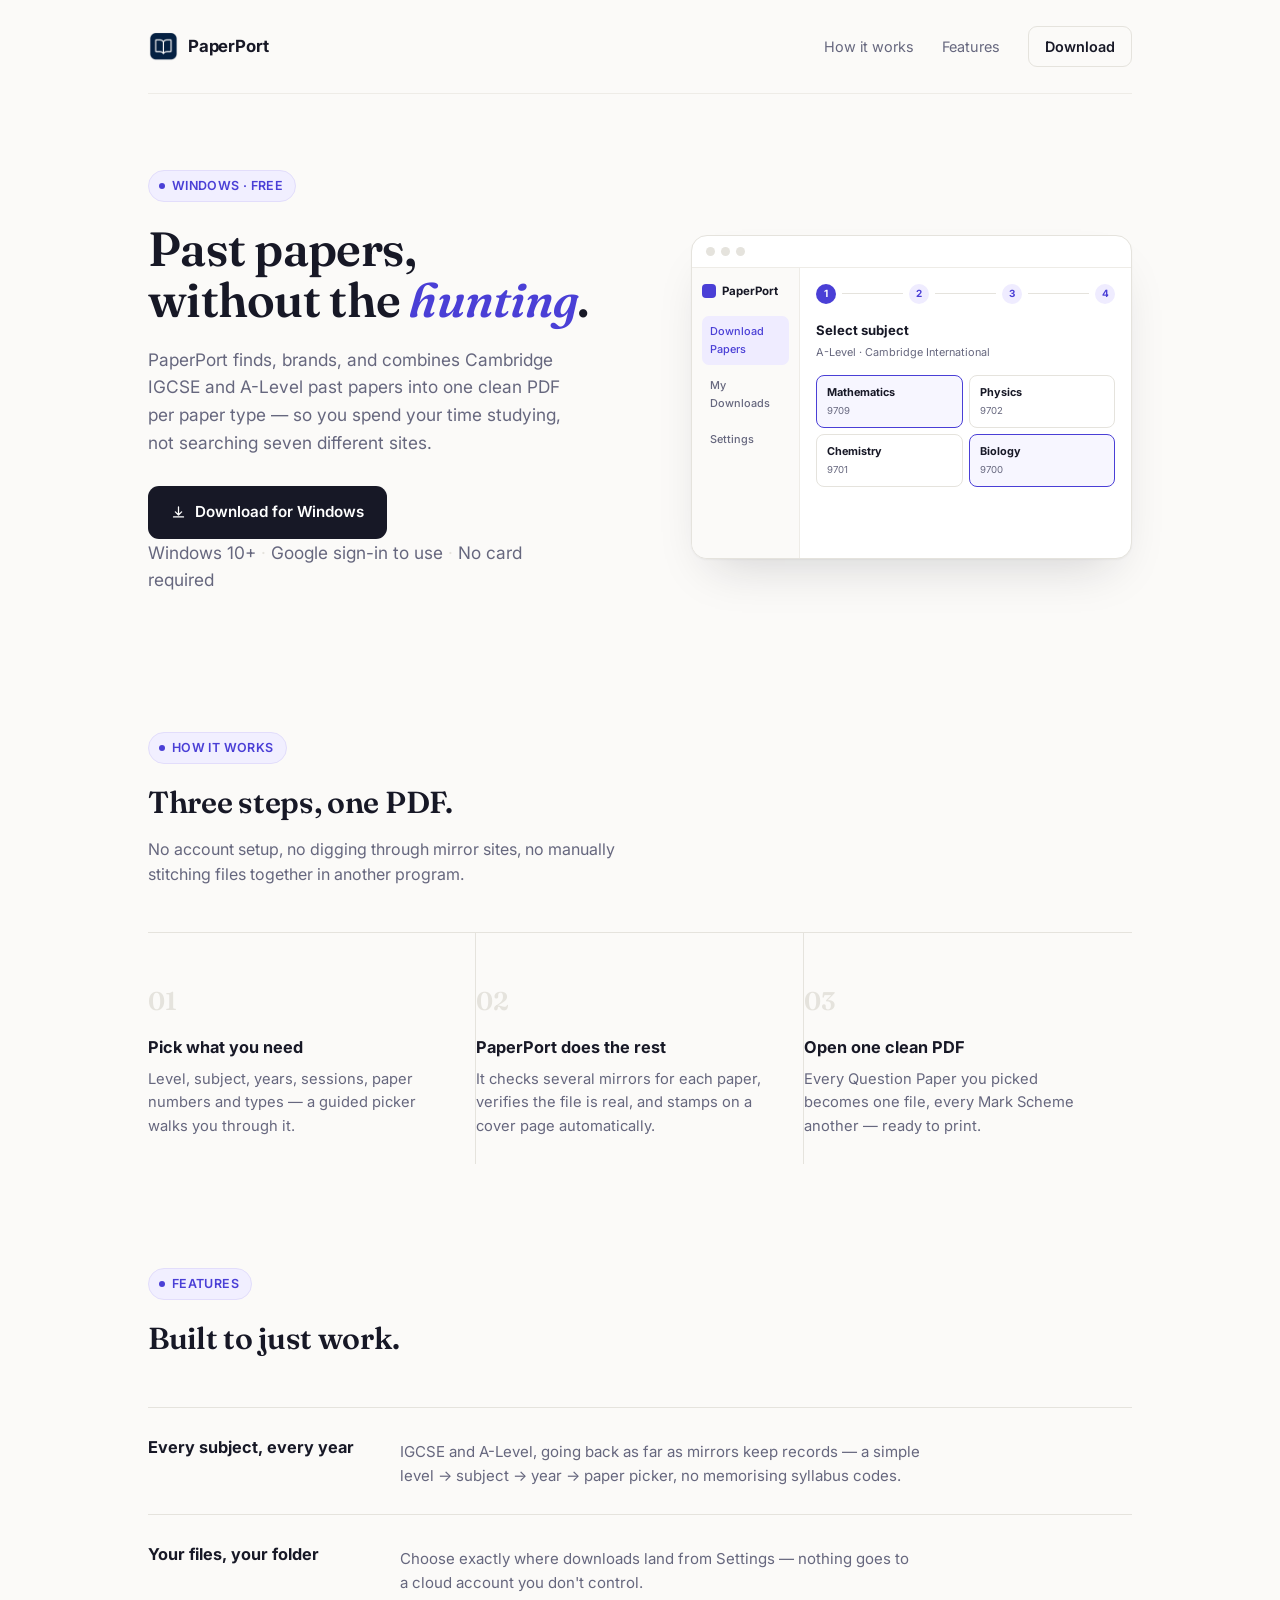
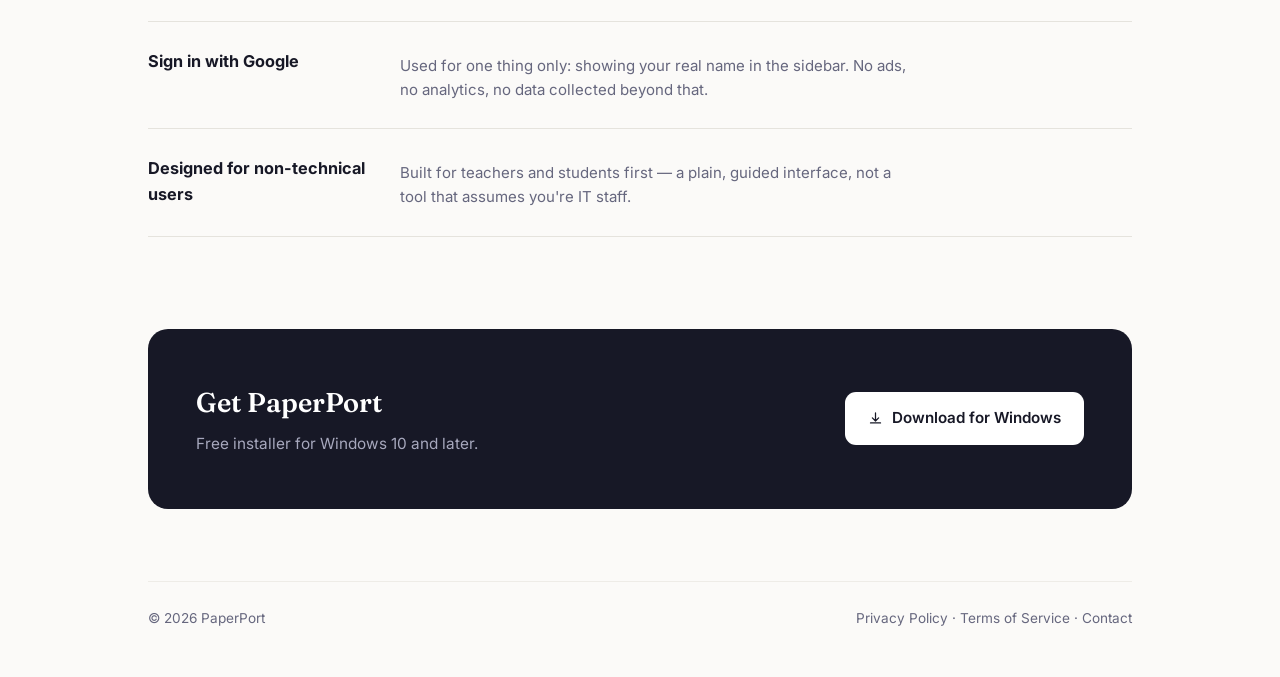
==== commit e0c3c781: "Revert Back" ====
--- a/index.html
+++ b/index.html
@@ -8,158 +8,289 @@
 <link rel="icon" href="icon.png">
 <link rel="preconnect" href="https://fonts.googleapis.com">
 <link rel="preconnect" href="https://fonts.gstatic.com" crossorigin>
-<link href="https://fonts.googleapis.com/css2?family=Fraunces:ital,opsz,wght@0,9..144,500;0,9..144,600;1,9..144,500;1,9..144,600&family=Inter:wght@400;500;600;700&display=swap" rel="stylesheet">
-<link rel="stylesheet" href="styles.css">
+<link href="https://fonts.googleapis.com/css2?family=Fraunces:opsz,wght@9..144,500;9..144,600&family=Inter:wght@400;500;600;700&display=swap" rel="stylesheet">
+<style>
+  :root{
+    --primary:#4a3fd6; --primary-dark:#372fa8; --ink:#171826; --muted:#66677e;
+    --bg:#fbfaf8; --surface:#ffffff; --line:#e5e3dd; --line-soft:#eeece7;
+    --accent-paper:#fff9ec; --accent-paper-line:#e9dfc2;
+  }
+  *{box-sizing:border-box}
+  html{scroll-behavior:smooth}
+  body{
+    margin:0; background:var(--bg); color:var(--ink);
+    font-family:'Inter',-apple-system,BlinkMacSystemFont,"Segoe UI",Roboto,sans-serif;
+    line-height:1.6; -webkit-font-smoothing:antialiased;
+  }
+  h1,h2,.serif{font-family:'Fraunces',Georgia,serif}
+  a{color:var(--primary)}
+  .wrap{max-width:1040px; margin:0 auto; padding:0 28px}
+
+  /* ---------- header ---------- */
+  header.top{
+    display:flex; align-items:center; justify-content:space-between;
+    padding:26px 0; border-bottom:1px solid var(--line-soft);
+  }
+  .brand{display:flex; align-items:center; gap:10px; text-decoration:none; color:var(--ink)}
+  .brand img{width:30px; height:30px; border-radius:8px}
+  .brand strong{font-size:1.05rem; letter-spacing:-.01em}
+  nav.top-links{display:flex; align-items:center; gap:28px; font-size:.9rem}
+  nav.top-links a{color:var(--muted); text-decoration:none}
+  nav.top-links a:hover{color:var(--ink)}
+  .nav-cta{
+    color:var(--ink) !important; border:1px solid var(--line); border-radius:9px;
+    padding:8px 16px; font-weight:600;
+  }
+  .nav-cta:hover{border-color:var(--primary); color:var(--primary) !important}
+
+  /* ---------- hero ---------- */
+  .hero{
+    display:grid; grid-template-columns:1.05fr .95fr; gap:56px; align-items:center;
+    padding:76px 0 88px;
+  }
+  .kicker{
+    display:inline-flex; align-items:center; gap:7px; font-size:.78rem; font-weight:600;
+    letter-spacing:.03em; text-transform:uppercase; color:var(--primary);
+    background:#f1efff; border:1px solid #e2ddfb; padding:5px 12px 5px 10px; border-radius:99px;
+    margin-bottom:22px;
+  }
+  .kicker span{width:6px; height:6px; border-radius:50%; background:var(--primary); display:inline-block}
+  .hero h1{
+    font-size:3rem; font-weight:600; line-height:1.06; letter-spacing:-.015em; margin:0 0 20px;
+  }
+  .hero h1 em{font-style:italic; color:var(--primary)}
+  .hero p{font-size:1.08rem; color:var(--muted); max-width:440px; margin:0 0 30px}
+  .hero-actions{display:flex; align-items:center; gap:18px; flex-wrap:wrap}
+  .btn{
+    display:inline-flex; align-items:center; gap:9px; padding:13px 22px; border-radius:11px;
+    font-weight:600; font-size:.95rem; text-decoration:none; border:1px solid transparent;
+  }
+  .btn-primary{background:var(--ink); color:#fff}
+  .btn-primary:hover{background:#000}
+  .btn svg{flex:none}
+  .fine{color:var(--muted); font-size:.82rem; margin:22px 0 0}
+  .fine .dot{color:var(--line)}
+
+  /* ---------- mockup ---------- */
+  .mock{
+    background:var(--surface); border:1px solid var(--line); border-radius:16px;
+    box-shadow:0 1px 2px rgba(23,24,38,.04), 0 24px 48px -20px rgba(23,24,38,.18);
+    overflow:hidden;
+  }
+  .mock-bar{
+    display:flex; align-items:center; gap:6px; padding:11px 14px; border-bottom:1px solid var(--line-soft);
+  }
+  .mock-bar i{width:9px; height:9px; border-radius:50%; background:var(--line)}
+  .mock-body{display:grid; grid-template-columns:108px 1fr; min-height:290px; font-size:.68rem}
+  .mock-side{background:#fbfaf8; border-right:1px solid var(--line-soft); padding:14px 10px}
+  .mock-brand{display:flex; align-items:center; gap:6px; margin-bottom:16px; font-weight:700; font-size:.72rem}
+  .mock-brand i{width:14px; height:14px; border-radius:4px; background:var(--primary)}
+  .mock-nav-item{
+    padding:7px 8px; border-radius:7px; margin-bottom:5px; color:var(--muted); font-weight:500;
+  }
+  .mock-nav-item.on{background:#efecff; color:var(--primary)}
+  .mock-main{padding:16px}
+  .mock-steps{display:flex; align-items:center; gap:6px; margin-bottom:16px}
+  .mock-step{
+    width:20px; height:20px; border-radius:50%; display:flex; align-items:center; justify-content:center;
+    font-weight:700; font-size:.62rem; background:#efecff; color:var(--primary);
+  }
+  .mock-step.done{background:var(--primary); color:#fff}
+  .mock-step-line{flex:1; height:1px; background:var(--line)}
+  .mock-h{font-weight:700; font-size:.82rem; margin-bottom:3px}
+  .mock-sub{color:var(--muted); margin-bottom:14px}
+  .mock-chips{display:flex; flex-wrap:wrap; gap:6px}
+  .mock-chip{
+    border:1px solid var(--line); border-radius:8px; padding:8px 10px; width:calc(50% - 3px);
+  }
+  .mock-chip.sel{border-color:var(--primary); background:#f7f6ff}
+  .mock-chip b{display:block; font-size:.68rem}
+  .mock-chip span{color:var(--muted); font-size:.6rem}
+
+  /* ---------- how it works ---------- */
+  .section{padding:20px 0 84px}
+  .section-head{max-width:520px; margin:0 0 44px}
+  .section-head .kicker{margin-bottom:14px}
+  .section-head h2{font-size:1.9rem; font-weight:600; margin:0 0 10px; letter-spacing:-.01em}
+  .section-head p{color:var(--muted); margin:0; font-size:1rem}
+
+  .steps{display:grid; grid-template-columns:repeat(3,1fr); gap:0; border-top:1px solid var(--line)}
+  .step{padding:26px 26px 26px 0; border-right:1px solid var(--line)}
+  .step:last-child{border-right:none}
+  .step-num{font-family:'Fraunces',serif; font-size:1.6rem; color:var(--line); font-weight:600; margin:22px 0 12px}
+  .step h3{margin:0 0 8px; font-size:1.02rem}
+  .step p{margin:0; color:var(--muted); font-size:.92rem}
+
+  /* ---------- feature list ---------- */
+  .list{border-top:1px solid var(--line)}
+  .row{
+    display:grid; grid-template-columns:220px 1fr; gap:32px; padding:26px 0;
+    border-bottom:1px solid var(--line);
+  }
+  .row h3{margin:0; font-size:1.02rem}
+  .row p{margin:6px 0 0; color:var(--muted); font-size:.94rem; max-width:520px}
+
+  /* ---------- final cta ---------- */
+  .cta{
+    background:var(--ink); border-radius:20px; padding:52px 48px; margin:8px 0 72px;
+    display:flex; align-items:center; justify-content:space-between; gap:24px; flex-wrap:wrap;
+  }
+  .cta h2{color:#fff; font-size:1.7rem; margin:0 0 8px; font-weight:600}
+  .cta p{color:#a7a8bd; margin:0; font-size:.96rem}
+  .cta .btn-primary{background:#fff; color:var(--ink)}
+  .cta .btn-primary:hover{background:#f1f1f5}
+
+  footer{border-top:1px solid var(--line-soft); padding:26px 0 48px; color:var(--muted); font-size:.85rem}
+  footer .row2{display:flex; flex-wrap:wrap; gap:8px 22px; align-items:center; justify-content:space-between}
+  footer a{color:var(--muted); text-decoration:none}
+  footer a:hover{color:var(--primary)}
+
+  @media(max-width:820px){
+    .hero{grid-template-columns:1fr; padding:44px 0 56px}
+    .hero h1{font-size:2.3rem}
+    .steps{grid-template-columns:1fr}
+    .step{border-right:none; border-bottom:1px solid var(--line); padding:22px 0}
+    .row{grid-template-columns:1fr; gap:8px}
+    nav.top-links{gap:16px}
+    .cta{padding:36px 26px; text-align:center; justify-content:center}
+  }
+</style>
 </head>
 <body>
-<!--
-  Refinement of the editorial PaperPort site, not a redesign.
-  KEPT: Fraunces italic display + Inter, warm #fbfaf8 paper ground, ink-black
-  actions, hairline-ruled sections, single dark closing band, all copy.
-  TIGHTENED: removed the eyebrow/kicker pills above every heading; the step
-  numbers now read as instructions (ink rule, Fraunces italic) instead of grey
-  watermarks; the product figure shows the actual selection -> two-file payoff
-  rather than four subject chips; unified type scale and vertical rhythm;
-  themed selection, focus and scrollbar. No dark mode, no gradient buttons,
-  no window chrome, no scroll animation.
--->
 <div class="wrap">
-
-  <header class="site-head">
+  <header class="top">
     <a class="brand" href="index.html"><img src="icon.png" alt=""><strong>PaperPort</strong></a>
-    <nav class="nav">
-      <a class="plain" href="#how">How it works</a>
-      <a class="plain" href="#features">Features</a>
-      <a class="nav-dl" href="https://github.com/Fe4nando/PaperPort-Site/releases/latest/download/PaperPortSetup.exe">Download</a>
+    <nav class="top-links">
+      <a href="#how">How it works</a>
+      <a href="#features">Features</a>
+      <a class="nav-cta" href="https://github.com/Fe4nando/PaperPort-Site/releases/latest/download/PaperPortSetup.exe">Download</a>
     </nav>
   </header>
 
   <section class="hero">
     <div>
+      <div class="kicker"><span></span> Windows · Free</div>
       <h1>Past papers,<br>without the <em>hunting</em>.</h1>
-      <p class="hero-lede">PaperPort finds, brands, and combines Cambridge IGCSE and A-Level past
-      papers into one clean PDF per paper type — so you spend your time studying, not
+      <p>PaperPort finds, brands, and combines Cambridge IGCSE and A-Level past papers
+      into one clean PDF per paper type — so you spend your time studying, not
       searching seven different sites.</p>
       <div class="hero-actions">
         <a class="btn btn-primary" href="https://github.com/Fe4nando/PaperPort-Site/releases/latest/download/PaperPortSetup.exe">
-          <svg width="15" height="15" viewBox="0 0 24 24" fill="none" aria-hidden="true"><path d="M12 3v13m0 0 5-5m-5 5-5-5" stroke="currentColor" stroke-width="2" stroke-linecap="round" stroke-linejoin="round"/><path d="M4 19h16" stroke="currentColor" stroke-width="2" stroke-linecap="round"/></svg>
+          <svg width="15" height="15" viewBox="0 0 24 24" fill="none"><path d="M12 3v13m0 0 5-5m-5 5-5-5" stroke="currentColor" stroke-width="2" stroke-linecap="round" stroke-linejoin="round"/><path d="M4 19h16" stroke="currentColor" stroke-width="2" stroke-linecap="round"/></svg>
           Download for Windows
         </a>
-        <a class="hero-jump" href="#how">See how it works</a>
-      </div>
-      <p class="hero-fine">Windows 10 and later<span class="sep">·</span>Free<span class="sep">·</span>Google sign-in to use</p>
-    </div>
-
-    <figure class="figure">
-      <div class="fig-app">
-        <div class="fig-rail">
-          <b>PaperPort</b>
-          <span class="on">Download</span>
-          <span>My files</span>
-          <span>Settings</span>
+      </div>
+      <p class="fine">Windows 10+ <span class="dot">·</span> Google sign-in to use <span class="dot">·</span> No card required</p>
+    </div>
+
+    <div class="mock">
+      <div class="mock-bar"><i></i><i></i><i></i></div>
+      <div class="mock-body">
+        <div class="mock-side">
+          <div class="mock-brand"><i></i>PaperPort</div>
+          <div class="mock-nav-item on">Download Papers</div>
+          <div class="mock-nav-item">My Downloads</div>
+          <div class="mock-nav-item">Settings</div>
         </div>
-        <div class="fig-main">
-          <div class="fig-steps">
-            <i class="done">1</i><u></u><i class="done">2</i><u></u><i class="now">3</i><u></u><i>4</i>
+        <div class="mock-main">
+          <div class="mock-steps">
+            <div class="mock-step done">1</div><div class="mock-step-line"></div>
+            <div class="mock-step">2</div><div class="mock-step-line"></div>
+            <div class="mock-step">3</div><div class="mock-step-line"></div>
+            <div class="mock-step">4</div>
           </div>
-          <p class="fig-label">Your selection</p>
-          <p class="fig-sel">Mathematics 9709 · A-Level</p>
-          <p class="fig-sub">Paper 2 · variants 1–3 · sessions 2019–2023</p>
-          <p class="fig-arrow">PaperPort combines</p>
-          <div class="fig-file">
-            <svg width="16" height="16" viewBox="0 0 24 24" fill="none"><path d="M7 3h7l4 4v13a1 1 0 0 1-1 1H7a1 1 0 0 1-1-1V4a1 1 0 0 1 1-1z" stroke="currentColor" stroke-width="1.6" stroke-linejoin="round"/><path d="M13 3v5h5" stroke="currentColor" stroke-width="1.6"/></svg>
-            <span><b>9709_QP_21.pdf</b>Every question paper, one file</span>
-          </div>
-          <div class="fig-file">
-            <svg width="16" height="16" viewBox="0 0 24 24" fill="none"><path d="M7 3h7l4 4v13a1 1 0 0 1-1 1H7a1 1 0 0 1-1-1V4a1 1 0 0 1 1-1z" stroke="currentColor" stroke-width="1.6" stroke-linejoin="round"/><path d="M13 3v5h5" stroke="currentColor" stroke-width="1.6"/></svg>
-            <span><b>9709_MS_21.pdf</b>Every mark scheme, one file</span>
+          <div class="mock-h">Select subject</div>
+          <div class="mock-sub">A-Level · Cambridge International</div>
+          <div class="mock-chips">
+            <div class="mock-chip sel"><b>Mathematics</b><span>9709</span></div>
+            <div class="mock-chip"><b>Physics</b><span>9702</span></div>
+            <div class="mock-chip"><b>Chemistry</b><span>9701</span></div>
+            <div class="mock-chip sel"><b>Biology</b><span>9700</span></div>
           </div>
         </div>
       </div>
-    </figure>
+    </div>
   </section>
 
   <section class="section" id="how">
     <div class="section-head">
+      <div class="kicker"><span></span> How it works</div>
       <h2>Three steps, one PDF.</h2>
-      <p>No account setup, no digging through mirror sites, no manually stitching files
-      together in another program.</p>
+      <p>No account setup, no digging through mirror sites, no manually stitching
+      files together in another program.</p>
     </div>
     <div class="steps">
       <div class="step">
-        <div class="step-n">01</div>
+        <div class="step-num">01</div>
         <h3>Pick what you need</h3>
-        <p>Level, subject, years, sessions, paper numbers and types — a guided picker walks
-        you through it.</p>
+        <p>Level, subject, years, sessions, paper numbers and types — a guided picker
+        walks you through it.</p>
       </div>
       <div class="step">
-        <div class="step-n">02</div>
+        <div class="step-num">02</div>
         <h3>PaperPort does the rest</h3>
-        <p>It checks several mirrors for each paper, verifies the file is real, and stamps
-        on a cover page automatically.</p>
+        <p>It checks several mirrors for each paper, verifies the file is real, and
+        stamps on a cover page automatically.</p>
       </div>
       <div class="step">
-        <div class="step-n">03</div>
+        <div class="step-num">03</div>
         <h3>Open one clean PDF</h3>
-        <p>Every Question Paper you picked becomes one file, every Mark Scheme another —
-        ready to print.</p>
+        <p>Every Question Paper you picked becomes one file, every Mark Scheme
+        another — ready to print.</p>
       </div>
     </div>
   </section>
 
   <section class="section" id="features">
     <div class="section-head">
+      <div class="kicker"><span></span> Features</div>
       <h2>Built to just work.</h2>
     </div>
     <div class="list">
       <div class="row">
         <h3>Every subject, every year</h3>
-        <p>IGCSE and A-Level, going back as far as the mirrors keep records — a simple
+        <p>IGCSE and A-Level, going back as far as mirrors keep records — a simple
         level → subject → year → paper picker, no memorising syllabus codes.</p>
       </div>
       <div class="row">
         <h3>Your files, your folder</h3>
-        <p>Choose exactly where downloads land from Settings — nothing goes to a cloud
-        account you don't control.</p>
+        <p>Choose exactly where downloads land from Settings — nothing goes to a
+        cloud account you don't control.</p>
       </div>
       <div class="row">
         <h3>Sign in with Google</h3>
-        <p>Used for one thing only: showing your real name in the sidebar. No ads, no
-        analytics, no data collected beyond that.</p>
+        <p>Used for one thing only: showing your real name in the sidebar. No ads,
+        no analytics, no data collected beyond that.</p>
       </div>
       <div class="row">
         <h3>Designed for non-technical users</h3>
-        <p>Built for teachers and students first — a plain, guided interface, not a tool
-        that assumes you're IT staff.</p>
-      </div>
-    </div>
-  </section>
-
-  <section class="close">
+        <p>Built for teachers and students first — a plain, guided interface, not a
+        tool that assumes you're IT staff.</p>
+      </div>
+    </div>
+  </section>
+
+  <section class="cta">
     <div>
       <h2>Get PaperPort</h2>
       <p>Free installer for Windows 10 and later.</p>
     </div>
     <a class="btn btn-primary" href="https://github.com/Fe4nando/PaperPort-Site/releases/latest/download/PaperPortSetup.exe">
-      <svg width="15" height="15" viewBox="0 0 24 24" fill="none" aria-hidden="true"><path d="M12 3v13m0 0 5-5m-5 5-5-5" stroke="currentColor" stroke-width="2" stroke-linecap="round" stroke-linejoin="round"/><path d="M4 19h16" stroke="currentColor" stroke-width="2" stroke-linecap="round"/></svg>
+      <svg width="15" height="15" viewBox="0 0 24 24" fill="none"><path d="M12 3v13m0 0 5-5m-5 5-5-5" stroke="currentColor" stroke-width="2" stroke-linecap="round" stroke-linejoin="round"/><path d="M4 19h16" stroke="currentColor" stroke-width="2" stroke-linecap="round"/></svg>
       Download for Windows
     </a>
   </section>
 
+  <footer>
+    <div class="row2">
+      <span>© 2026 PaperPort</span>
+      <span>
+        <a href="privacy.html">Privacy Policy</a> ·
+        <a href="terms.html">Terms of Service</a> ·
+        <a href="mailto:adminpaperport@gmail.com">Contact</a>
+      </span>
+    </div>
+  </footer>
 </div>
-
-<footer class="site-foot">
-  <div class="wrap">
-    <span>© 2026 PaperPort</span>
-    <nav>
-      <a href="privacy.html">Privacy Policy</a>
-      <a href="terms.html">Terms of Service</a>
-      <a href="mailto:adminpaperport@gmail.com">Contact</a>
-    </nav>
-    <p class="rights">Past papers and mark schemes remain the copyright of Cambridge Assessment
-    International Education. PaperPort retrieves them from third-party mirrors at your request
-    and adds only a cover page.</p>
-  </div>
-</footer>
 </body>
 </html>
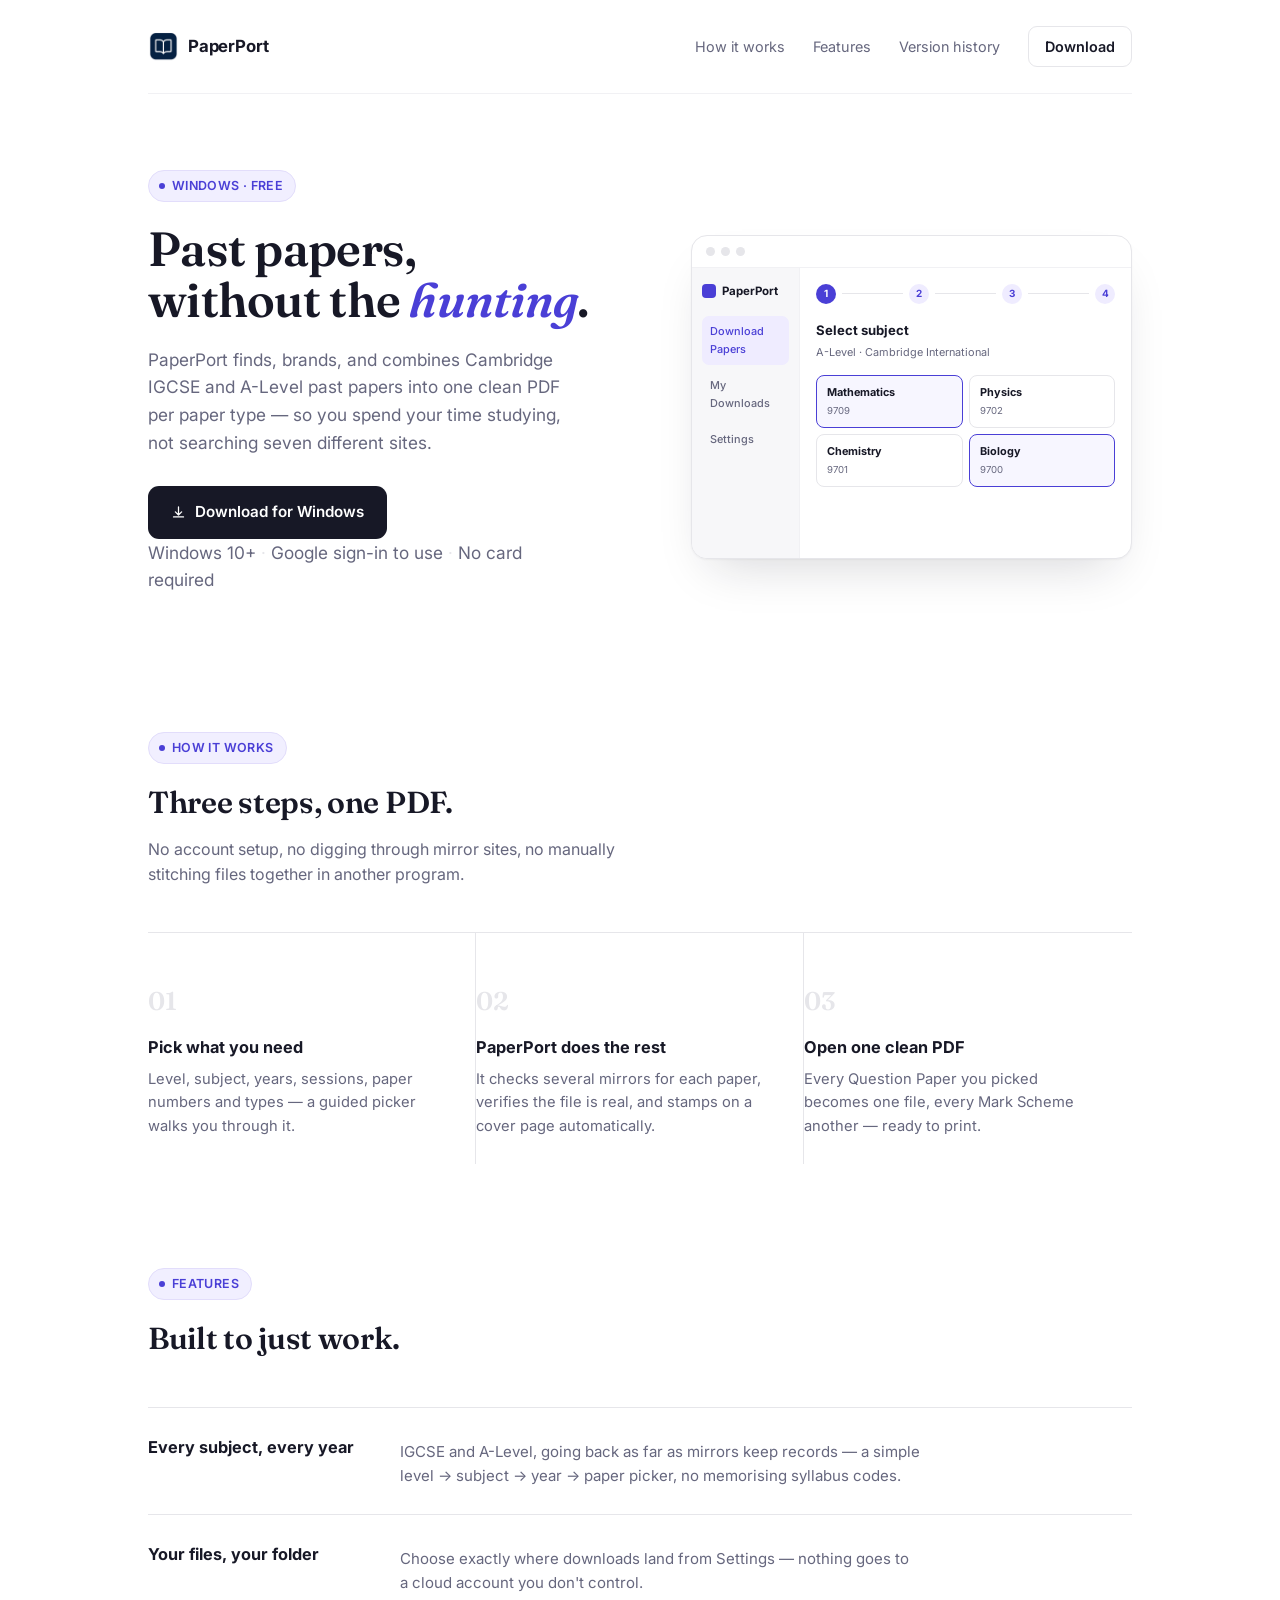
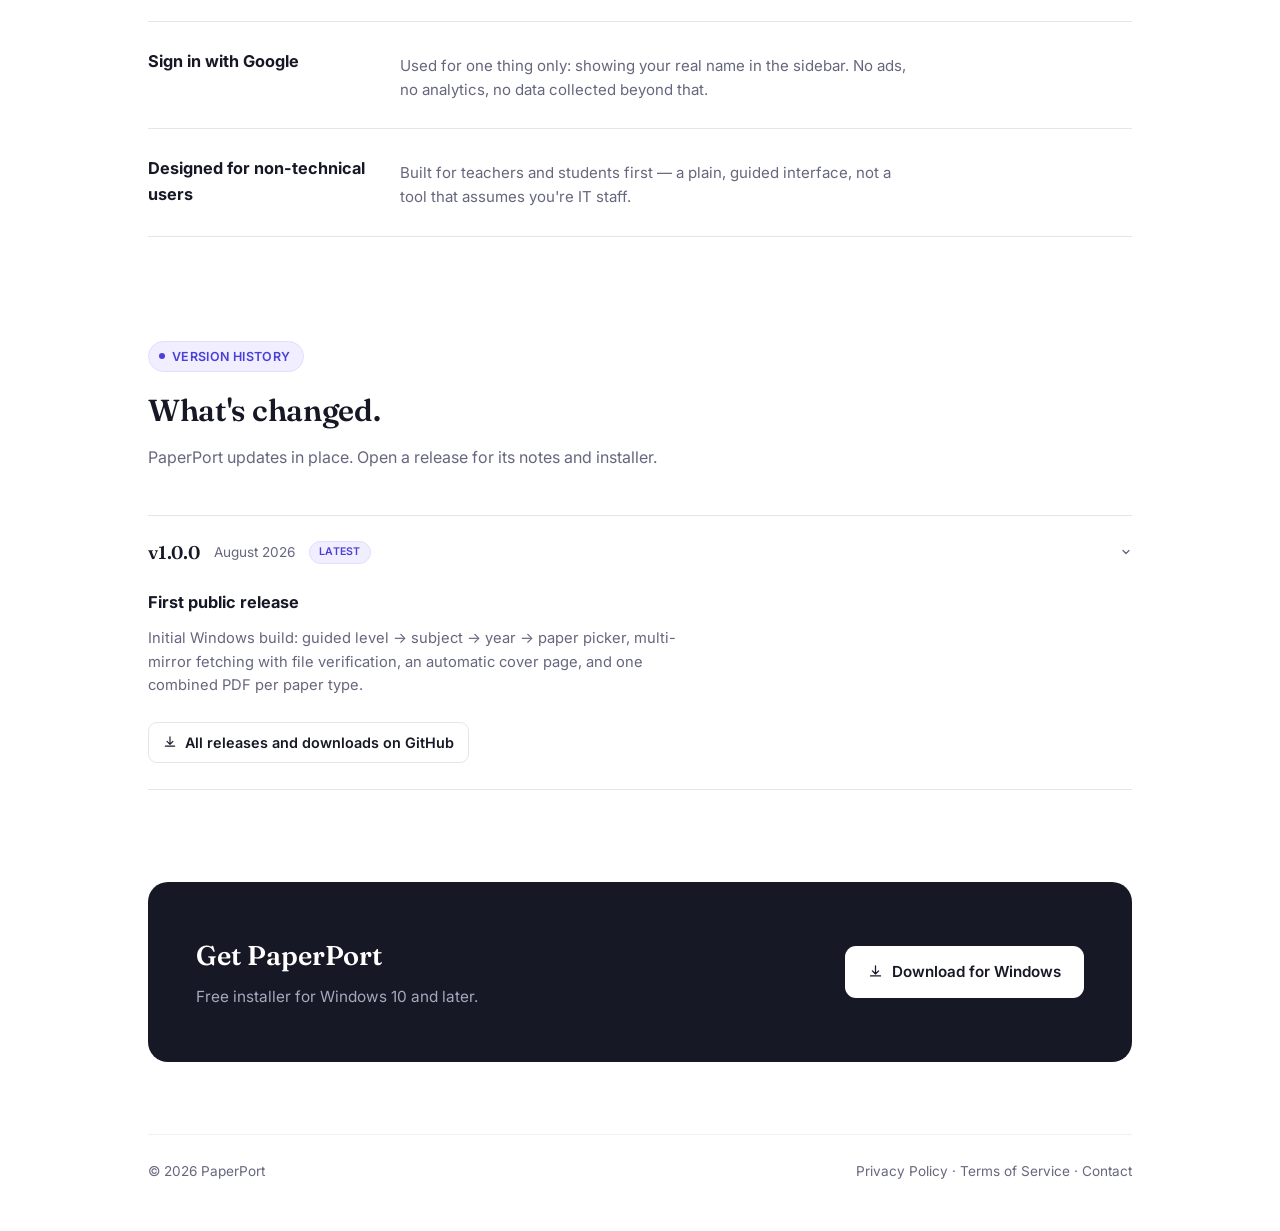
==== commit 50e9ffcc: "PaperPort V2.0.0" ====
--- a/index.html
+++ b/index.html
@@ -12,8 +12,7 @@
 <style>
   :root{
     --primary:#4a3fd6; --primary-dark:#372fa8; --ink:#171826; --muted:#66677e;
-    --bg:#fbfaf8; --surface:#ffffff; --line:#e5e3dd; --line-soft:#eeece7;
-    --accent-paper:#fff9ec; --accent-paper-line:#e9dfc2;
+    --bg:#ffffff; --surface:#ffffff; --line:#e6e6ea; --line-soft:#f1f1f4;
   }
   *{box-sizing:border-box}
   html{scroll-behavior:smooth}
@@ -82,7 +81,7 @@
   }
   .mock-bar i{width:9px; height:9px; border-radius:50%; background:var(--line)}
   .mock-body{display:grid; grid-template-columns:108px 1fr; min-height:290px; font-size:.68rem}
-  .mock-side{background:#fbfaf8; border-right:1px solid var(--line-soft); padding:14px 10px}
+  .mock-side{background:#f7f7f9; border-right:1px solid var(--line-soft); padding:14px 10px}
   .mock-brand{display:flex; align-items:center; gap:6px; margin-bottom:16px; font-weight:700; font-size:.72rem}
   .mock-brand i{width:14px; height:14px; border-radius:4px; background:var(--primary)}
   .mock-nav-item{
@@ -129,6 +128,52 @@
   }
   .row h3{margin:0; font-size:1.02rem}
   .row p{margin:6px 0 0; color:var(--muted); font-size:.94rem; max-width:520px}
+
+  /* ---------- version history ---------- */
+  .releases{list-style:none; margin:0; padding:0; border-top:1px solid var(--line)}
+  .release{border-bottom:1px solid var(--line)}
+  .release-summary{
+    cursor:pointer; list-style:none; display:flex; align-items:center; gap:14px;
+    padding:22px 0;
+  }
+  .release-summary::-webkit-details-marker{display:none}
+  .release-summary:hover .release-tag{color:var(--primary)}
+  .release-tag{font-family:'Fraunces',serif; font-size:1.15rem; font-weight:600; letter-spacing:-.01em}
+  .release-date{color:var(--muted); font-size:.85rem}
+  .release-badge{
+    font-size:.66rem; font-weight:600; letter-spacing:.03em;
+    text-transform:uppercase; color:var(--primary); background:#f1efff;
+    border:1px solid #e2ddfb; border-radius:99px; padding:2px 9px;
+  }
+  .release-badge.pre{color:#8a5a00; background:#fff4e0; border-color:#f0dcb0}
+  .release-chevron{
+    margin-left:auto; flex:none; color:var(--muted); display:inline-flex;
+    transition:transform .15s ease;
+  }
+  .release[open] .release-chevron{transform:rotate(90deg)}
+  .release-detail{padding:0 0 26px; max-width:640px}
+  .release-detail h3{margin:0 0 4px; font-size:1.02rem}
+  .release-notes{padding:2px 0}
+  .release-notes h4{margin:14px 0 6px; font-size:.9rem; font-weight:700}
+  .release-notes h4:first-child{margin-top:0}
+  .release-notes p{margin:6px 0; color:var(--muted); font-size:.92rem; max-width:560px}
+  .release-notes ul{margin:6px 0; padding-left:18px}
+  .release-notes li{color:var(--muted); font-size:.92rem; margin:3px 0}
+  .release-notes code{
+    font-family:ui-monospace,SFMono-Regular,Menlo,Consolas,monospace; font-size:.85em;
+    background:#f4f4f6; border:1px solid var(--line-soft); border-radius:5px; padding:1px 5px;
+  }
+  .release-notes a{color:var(--primary); text-decoration:none}
+  .release-notes a:hover{text-decoration:underline}
+  .release-dl{
+    display:inline-flex; align-items:center; gap:8px; margin-top:16px;
+    font-size:.9rem; font-weight:600; color:var(--ink); text-decoration:none;
+    border:1px solid var(--line); border-radius:9px; padding:8px 14px;
+  }
+  .release-dl:hover{border-color:var(--primary); color:var(--primary)}
+  .release-dl span{color:var(--muted); font-weight:400}
+  .release-dl:hover span{color:var(--primary)}
+  .releases-note{color:var(--muted); font-size:.86rem; padding:18px 0 0; margin:0}
 
   /* ---------- final cta ---------- */
   .cta{
@@ -153,6 +198,8 @@
     .row{grid-template-columns:1fr; gap:8px}
     nav.top-links{gap:16px}
     .cta{padding:36px 26px; text-align:center; justify-content:center}
+    .release-summary{flex-wrap:wrap; gap:8px 12px}
+    .release-chevron{order:-1; margin-left:0}
   }
 </style>
 </head>
@@ -163,6 +210,7 @@
     <nav class="top-links">
       <a href="#how">How it works</a>
       <a href="#features">Features</a>
+      <a href="#versions">Version history</a>
       <a class="nav-cta" href="https://github.com/Fe4nando/PaperPort-Site/releases/latest/download/PaperPortSetup.exe">Download</a>
     </nav>
   </header>
@@ -270,6 +318,38 @@
     </div>
   </section>
 
+  <section class="section" id="versions">
+    <div class="section-head">
+      <div class="kicker"><span></span> Version history</div>
+      <h2>What's changed.</h2>
+      <p>PaperPort updates in place. Open a release for its notes and installer.</p>
+    </div>
+    <ol class="releases" id="releaseList">
+      <li>
+        <details class="release" open>
+          <summary class="release-summary">
+            <span class="release-tag">v1.0.0</span>
+            <span class="release-date">August 2026</span>
+            <span class="release-badge">Latest</span>
+            <span class="release-chevron" aria-hidden="true"><svg width="12" height="12" viewBox="0 0 24 24" fill="none"><path d="m9 6 6 6-6 6" stroke="currentColor" stroke-width="2.5" stroke-linecap="round" stroke-linejoin="round"/></svg></span>
+          </summary>
+          <div class="release-detail">
+            <h3>First public release</h3>
+            <div class="release-notes">
+              <p>Initial Windows build: guided level → subject → year → paper picker,
+              multi-mirror fetching with file verification, an automatic cover page,
+              and one combined PDF per paper type.</p>
+            </div>
+            <a class="release-dl" href="https://github.com/Fe4nando/PaperPort-Site/releases">
+              <svg width="14" height="14" viewBox="0 0 24 24" fill="none" aria-hidden="true"><path d="M12 3v13m0 0 5-5m-5 5-5-5" stroke="currentColor" stroke-width="2" stroke-linecap="round" stroke-linejoin="round"/><path d="M4 19h16" stroke="currentColor" stroke-width="2" stroke-linecap="round"/></svg>
+              All releases and downloads on GitHub
+            </a>
+          </div>
+        </details>
+      </li>
+    </ol>
+  </section>
+
   <section class="cta">
     <div>
       <h2>Get PaperPort</h2>
@@ -292,5 +372,133 @@
     </div>
   </footer>
 </div>
+<script>
+(function(){
+  var LIST = document.getElementById('releaseList');
+  if(!LIST) return;
+  var REPO = 'Fe4nando/PaperPort-Site';
+  var API = 'https://api.github.com/repos/' + REPO + '/releases?per_page=30';
+  var RELEASES_URL = 'https://github.com/' + REPO + '/releases';
+  var CACHE_KEY = 'pp_releases_v1';
+
+  function esc(s){
+    return String(s).replace(/&/g,'&amp;').replace(/</g,'&lt;').replace(/>/g,'&gt;');
+  }
+  function inline(s){
+    return esc(s)
+      .replace(/`([^`]+)`/g, '<code>$1</code>')
+      .replace(/\*\*([^*]+)\*\*/g, '<strong>$1</strong>')
+      .replace(/\[([^\]]+)\]\(([^)\s]+)\)/g, function(m, t, u){
+        var safe = /^https?:\/\//i.test(u) ? u : '#';
+        return '<a href="' + esc(safe) + '" target="_blank" rel="noopener">' + t + '</a>';
+      });
+  }
+  // Minimal Markdown: headings, bullet lists, bold, inline code, links, paragraphs.
+  function mdLite(src){
+    var lines = String(src || '').replace(/\r\n/g, '\n').split('\n');
+    var out = '', inUl = false;
+    function closeUl(){ if(inUl){ out += '</ul>'; inUl = false; } }
+    lines.forEach(function(raw){
+      var t = raw.trim();
+      if(!t){ closeUl(); return; }
+      var h = t.match(/^#{1,6}\s+(.*)$/);
+      if(h){ closeUl(); out += '<h4>' + inline(h[1]) + '</h4>'; return; }
+      var li = t.match(/^[-*]\s+(.*)$/);
+      if(li){ if(!inUl){ out += '<ul>'; inUl = true; } out += '<li>' + inline(li[1]) + '</li>'; return; }
+      closeUl();
+      out += '<p>' + inline(t) + '</p>';
+    });
+    closeUl();
+    return out;
+  }
+  function fmtDate(iso){
+    var d = new Date(iso);
+    if(isNaN(d)) return '';
+    return d.toLocaleDateString(undefined, { day:'numeric', month:'short', year:'numeric' });
+  }
+  function fmtSize(bytes){
+    if(!bytes) return '';
+    return Math.round(bytes / 1048576) + ' MB';
+  }
+  function versionLabel(tag){
+    return 'v' + String(tag || '').replace(/^v/i, '');
+  }
+  function pickAsset(assets){
+    assets = assets || [];
+    for(var i = 0; i < assets.length; i++){
+      if(/\.exe$/i.test(assets[i].name)) return assets[i];
+    }
+    return assets[0] || null;
+  }
+
+  function render(releases){
+    var items = (releases || []).filter(function(r){ return !r.draft; });
+    if(!items.length) return false;
+
+    var CHEVRON = '<svg width="12" height="12" viewBox="0 0 24 24" fill="none"><path d="m9 6 6 6-6 6" stroke="currentColor" stroke-width="2.5" stroke-linecap="round" stroke-linejoin="round"/></svg>';
+    var DL_ICON = '<svg width="14" height="14" viewBox="0 0 24 24" fill="none" aria-hidden="true"><path d="M12 3v13m0 0 5-5m-5 5-5-5" stroke="currentColor" stroke-width="2" stroke-linecap="round" stroke-linejoin="round"/><path d="M4 19h16" stroke="currentColor" stroke-width="2" stroke-linecap="round"/></svg>';
+
+    var frag = document.createDocumentFragment();
+    items.forEach(function(r, i){
+      var li = document.createElement('li');
+
+      var asset = pickAsset(r.assets);
+      var dlHref = asset ? asset.browser_download_url : r.html_url;
+      var dlName = asset ? asset.name : 'View on GitHub';
+      var dlSize = asset ? fmtSize(asset.size) : '';
+
+      var badge = i === 0
+        ? '<span class="release-badge">Latest</span>'
+        : (r.prerelease ? '<span class="release-badge pre">Pre-release</span>' : '');
+
+      var notes = r.body && r.body.trim()
+        ? '<div class="release-notes">' + mdLite(r.body) + '</div>'
+        : '';
+
+      // The whole entry is a <details>: summary shows version/date/badge,
+      // expanding reveals the notes and the version-specific installer link.
+      li.innerHTML =
+        '<details class="release"' + (i === 0 ? ' open' : '') + '>'
+          + '<summary class="release-summary">'
+            + '<span class="release-tag">' + esc(versionLabel(r.tag_name)) + '</span>'
+            + '<span class="release-date">' + esc(fmtDate(r.published_at || r.created_at)) + '</span>'
+            + badge
+            + '<span class="release-chevron" aria-hidden="true">' + CHEVRON + '</span>'
+          + '</summary>'
+          + '<div class="release-detail">'
+            + (r.name ? '<h3>' + esc(r.name) + '</h3>' : '')
+            + notes
+            + '<a class="release-dl" href="' + esc(dlHref) + '">'
+              + DL_ICON + esc(dlName) + (dlSize ? ' <span>(' + esc(dlSize) + ')</span>' : '')
+            + '</a>'
+          + '</div>'
+        + '</details>';
+      frag.appendChild(li);
+    });
+
+    LIST.innerHTML = '';
+    LIST.appendChild(frag);
+
+    var note = document.createElement('p');
+    note.className = 'releases-note';
+    note.innerHTML = 'Pulled live from <a href="' + RELEASES_URL + '">GitHub Releases</a>.';
+    LIST.parentNode.appendChild(note);
+    return true;
+  }
+
+  try{
+    var cached = JSON.parse(sessionStorage.getItem(CACHE_KEY) || 'null');
+    if(cached && Date.now() - cached.t < 600000 && render(cached.d)) return;
+  }catch(e){}
+
+  fetch(API, { headers: { 'Accept': 'application/vnd.github+json' } })
+    .then(function(res){ if(!res.ok) throw new Error(res.status); return res.json(); })
+    .then(function(data){
+      try{ sessionStorage.setItem(CACHE_KEY, JSON.stringify({ t: Date.now(), d: data })); }catch(e){}
+      render(data);
+    })
+    .catch(function(){ /* keep the static fallback entry already in the list */ });
+})();
+</script>
 </body>
 </html>
